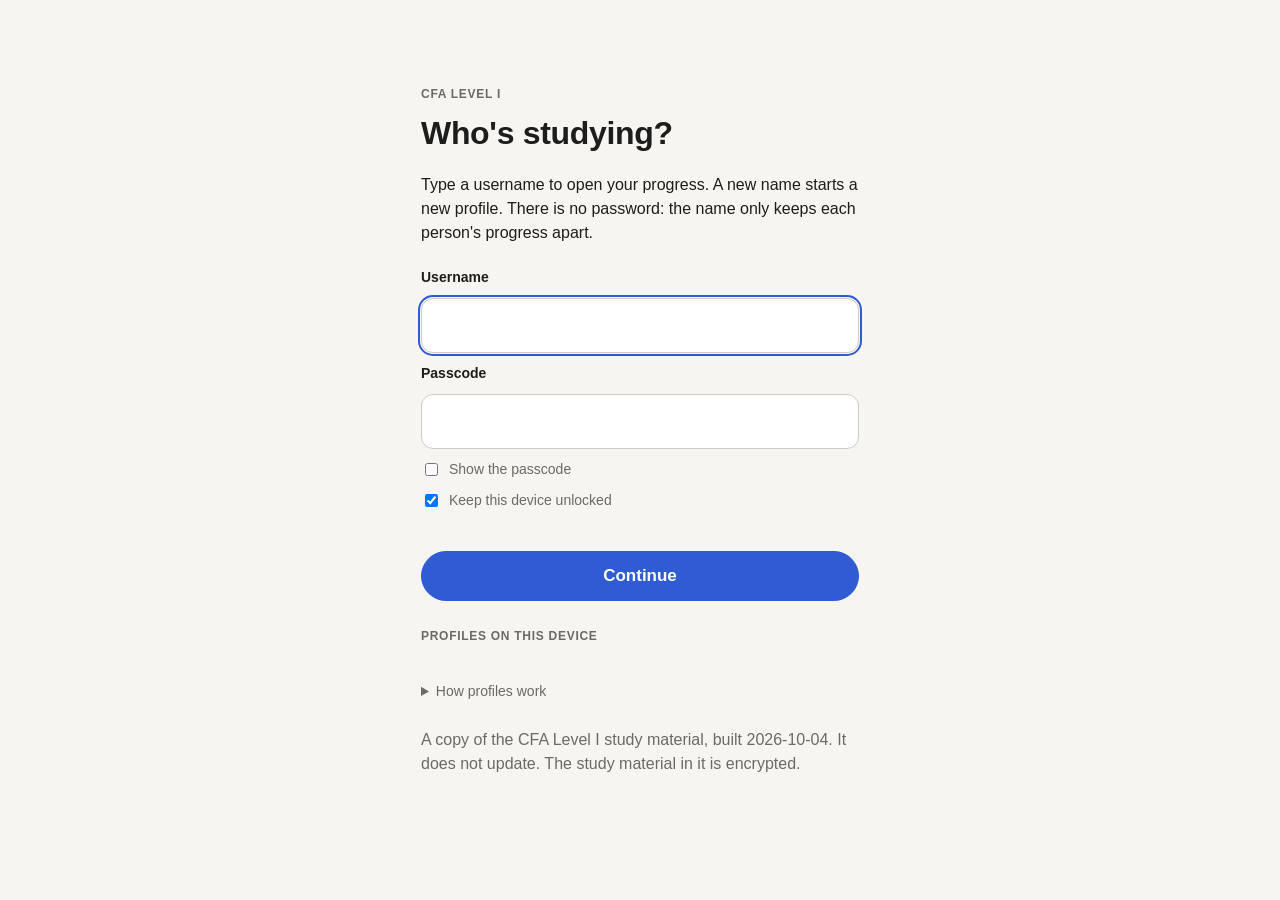
==== app.html @ 5ee5a9a4 "Add the CFA Level I study app" ====
<!doctype html>
<html lang="en">
<head>
<meta charset="utf-8">
<meta name="viewport" content="width=device-width, initial-scale=1">
<meta name="apple-mobile-web-app-capable" content="yes">
<title>CFA Level I Study · Study Map</title>
<link rel="stylesheet" href="static/site.css">
<link rel="manifest" href="manifest.webmanifest">
<link rel="apple-touch-icon" href="static/icon-180.png">
<link rel="icon" href="static/icon-192.png">
<meta name="theme-color" content="#16181f">
<script src="static/lock-config.js"></script>
<script src="static/lock.js"></script>
<script src="static/profile.js"></script>
<script>StudyProfile.guard();</script>
<link rel="stylesheet" href="static/katex/katex.min.css">
<link rel="stylesheet" href="static/path.css">
<script defer src="static/katex/katex.min.js"></script>
<script defer src="static/katex/contrib/auto-render.min.js"></script>
<style>
  /* colours come from static/site.css; only the diagram's edge colour and the pop-up shadow are page-specific */
  :root { --page-max: 1720px; --edge: #b9b5ab; --header-bg: var(--bar-bg); --stick: 64px;
          --pop-shadow: 0 14px 36px rgba(29, 29, 27, .18), 0 2px 6px rgba(29, 29, 27, .08); }
  @media (prefers-color-scheme: dark) { :root:not([data-theme="light"]) { --edge: #57544e; --pop-shadow: 0 14px 40px rgba(0, 0, 0, .6); } }
  :root[data-theme="dark"] { --edge: #57544e; --pop-shadow: 0 14px 40px rgba(0, 0, 0, .6); }
  * { box-sizing: border-box; }
  [hidden] { display: none !important; }  /* chips and buttons set their own display; hidden must still win */
  html { overflow-x: hidden; }  /* on the root only: on body too it would make body the scroller */
  body { margin: 0; background: var(--bg); color: var(--ink); font: 16px/1.5 -apple-system, BlinkMacSystemFont, "SF Pro Text", "Segoe UI", sans-serif; }
  a { color: var(--accent); }
  button { font: inherit; }
  /* top bar */
  .top { position: sticky; top: 0; z-index: 20; background: var(--header-bg); -webkit-backdrop-filter: blur(10px); backdrop-filter: blur(10px);
         border-bottom: 1px solid var(--line); }
  .top-in { max-width: var(--page-max); margin: 0 auto; padding: 10px clamp(16px, 2.2vw, 40px); display: flex; align-items: center; gap: 10px 12px; flex-wrap: wrap; }
  .top h1 { font-size: 17px; font-weight: 700; letter-spacing: -.01em; color: var(--ink); margin: 0; white-space: nowrap; }
  .top h1 a { color: inherit; text-decoration: none; }
  .navbtn { display: none; align-items: center; gap: 6px; border: 1px solid var(--line); background: var(--card); color: var(--ink); border-radius: 999px;
            padding: 5px 12px; min-height: 34px; font-size: 14px; cursor: pointer; }
  .seg { display: inline-flex; background: var(--sunk); border-radius: 999px; padding: 3px; gap: 2px; flex: none; }
  .seg a { display: inline-flex; align-items: center; min-height: 30px; padding: 3px 14px; border-radius: 999px; font-size: 14px; font-weight: 600;
           color: var(--muted); text-decoration: none; }
  .seg a:hover { color: var(--ink); }
  .seg a[aria-current="page"] { background: var(--card); color: var(--ink); box-shadow: 0 1px 2px rgba(0, 0, 0, .14); }
  .whereami { font-size: 13px; color: var(--muted); white-space: nowrap; font-variant-numeric: tabular-nums; }
  .whereami:empty { display: none; }
  .search { position: relative; flex: 1 1 240px; max-width: 520px; min-width: 0; }
  .search input { width: 100%; font-size: 16px; padding: 8px 14px 8px 36px; border-radius: 999px; border: 1px solid var(--line-strong);
                  background: var(--card); color: var(--ink); outline: none; -webkit-appearance: none; appearance: none; }
  .search input:focus { border-color: var(--accent); box-shadow: 0 0 0 3px var(--accent-soft); }
  .search::before { content: "⌕"; position: absolute; left: 13px; top: 50%; transform: translateY(-52%); color: var(--muted); font-size: 18px; pointer-events: none; }
  .results { position: absolute; left: 0; right: 0; top: calc(100% + 6px); background: var(--card); border: 1px solid var(--line); border-radius: 12px;
             box-shadow: 0 10px 30px rgba(0,0,0,.18); max-height: 60vh; overflow-y: auto; display: none; padding: 6px; z-index: 30; }
  .results.show { display: block; }
  .results a { display: flex; gap: 10px; align-items: baseline; padding: 7px 10px; border-radius: 8px; color: var(--ink); text-decoration: none; font-size: 14px; }
  .results a:hover, .results a.sel { background: var(--accent-soft); }
  .results .rt { font-size: 10px; font-weight: 700; letter-spacing: .05em; text-transform: uppercase; color: var(--muted); flex: 0 0 62px; }
  .results .rl { flex: 1; min-width: 0; }
  .results .rm { color: var(--muted); font-size: 12px; white-space: nowrap; }
  .results .empty { padding: 10px; color: var(--muted); font-size: 14px; }
  .toplinks { display: flex; gap: 14px; align-items: center; margin-left: auto; font-size: 14px; }
  .toplinks a { text-decoration: none; white-space: nowrap; }
  .live { color: var(--muted); font-size: 12px; white-space: nowrap; }
  .live i { display: inline-block; width: 7px; height: 7px; border-radius: 50%; background: var(--good); margin-right: 5px; vertical-align: 1px; }
  .live.stale i { background: var(--bad); }
  .top-prog { height: 3px; }
  .top-prog i { display: block; height: 100%; width: 0; background: var(--accent); transition: width .4s; }
  /* layout */
  .layout { max-width: var(--page-max); margin: 0 auto; padding: 18px clamp(16px, 2.2vw, 40px) 56px; display: grid; grid-template-columns: 270px minmax(0, 1fr); gap: 22px; align-items: start; }
  nav#nav { position: sticky; top: calc(var(--stick) + 8px); max-height: calc(100vh - var(--stick) - 16px); overflow-y: auto; font-size: 14px; padding-right: 4px; }
  nav .home { display: block; padding: 6px 10px; border-radius: 8px; text-decoration: none; color: var(--ink); font-weight: 600; margin-bottom: 4px; }
  nav details { border-radius: 10px; margin-bottom: 2px; }
  nav summary { list-style: none; cursor: pointer; display: flex; align-items: center; gap: 9px; padding: 6px 10px; border-radius: 8px; font-weight: 600; }
  nav summary::-webkit-details-marker { display: none; }
  nav summary::after { content: "›"; margin-left: auto; color: var(--muted); transition: transform .2s; }
  nav details[open] summary::after { transform: rotate(90deg); }
  nav summary:hover, nav .home:hover, nav .mods a:hover { background: var(--card); }
  .vn { flex: 0 0 22px; height: 22px; border-radius: 50%; display: grid; place-items: center; font-size: 11px; font-weight: 700; background: var(--accent-soft); color: var(--accent); }
  nav .cnt { font-size: 11px; color: var(--muted); font-weight: 500; font-variant-numeric: tabular-nums; }
  nav .mods { padding: 2px 0 8px 20px; display: grid; gap: 1px; }
  nav .mods a { display: flex; gap: 8px; align-items: baseline; padding: 4px 10px; border-radius: 8px; color: var(--ink); text-decoration: none; }
  nav .mods a.diagram { color: var(--accent); font-weight: 600; font-size: 13px; }
  nav .mods a .mn { color: var(--muted); font-variant-numeric: tabular-nums; flex: 0 0 14px; font-size: 12px; }
  nav .mods a .mt { flex: 1; min-width: 0; }
  nav .mods a .b { font-size: 10px; color: var(--muted); white-space: nowrap; font-variant-numeric: tabular-nums; }
  nav .mods a .ok { font-size: 12px; color: var(--good); font-weight: 700; }
  nav .mods a .nr { width: 6px; height: 6px; border-radius: 50%; background: var(--accent); flex: none; align-self: center; opacity: .7; }
  nav .mods a.off .mt { color: var(--muted); }
  nav a.cur, nav .home.cur { background: var(--accent-soft) !important; color: var(--accent); font-weight: 600; }
  nav .toc-prog { padding: 2px 10px 10px; font-size: 12px; color: var(--muted); }
  nav .toc-prog .progress { margin-top: 5px; }
  nav .sep { height: 1px; background: var(--line); margin: 8px 10px; }
  @media (max-width: 860px) {
    .layout { grid-template-columns: minmax(0, 1fr); }
    nav#nav { display: none; position: static; max-height: none; background: var(--card); border: 1px solid var(--line); border-radius: 14px; padding: 8px; }
    body.navopen nav#nav { display: block; }
    .navbtn { display: inline-flex; }
    .toplinks .live { display: none; }
  }
  @media (max-width: 560px) {
    .search { order: 5; flex-basis: 100%; max-width: none; }
    .seg { margin-left: auto; }
    .whereami { display: none; }
  }
  @media (max-width: 400px) { .navbtn .nb-l { display: none; } .seg a { padding: 3px 11px; } }
  /* content */
  #content { min-width: 0; }
  .crumbs { font-size: 13px; color: var(--muted); margin-bottom: 4px; }
  .crumbs a { color: var(--muted); }
  h2 { font-size: clamp(24px, 3vw, 32px); line-height: 1.2; margin: 0 0 8px; }
  h3 { font-size: 13px; letter-spacing: .06em; text-transform: uppercase; color: var(--muted); margin: 30px 0 10px; display: flex; align-items: center; gap: 8px; }
  h3 .count { background: var(--card); border: 1px solid var(--line); color: var(--ink); border-radius: 999px; padding: 0 8px; font-size: 12px; letter-spacing: 0; }
  .lede { font-size: 17px; max-width: 760px; margin: 8px 0 0; }
  .muted { color: var(--muted); }
  .small { font-size: 13px; }
  .badges { display: flex; flex-wrap: wrap; gap: 6px; margin: 10px 0 4px; }
  .badge { font-size: 12px; font-weight: 600; padding: 3px 10px; border-radius: 999px; background: var(--card); border: 1px solid var(--line); color: var(--muted); font-variant-numeric: tabular-nums; }
  .badge b { color: var(--ink); }
  .badge.good { background: var(--good-soft); border-color: transparent; color: var(--good); }
  .badge.good b { color: var(--good); }
  .badge.warn { background: var(--warn-soft); border-color: transparent; color: var(--warn); }
  .badge.warn b { color: var(--warn); }
  .card { background: var(--card); border: 1px solid var(--line); border-radius: 14px; padding: 16px 18px; min-width: 0; }
  .grid { display: grid; gap: 12px; grid-template-columns: repeat(auto-fill, minmax(280px, 1fr)); }
  .vcard { text-decoration: none; color: var(--ink); display: block; transition: border-color .2s, transform .2s; }
  .vcard:hover { border-color: var(--accent); }
  .vcard .vh { display: flex; gap: 10px; align-items: center; font-weight: 700; font-size: 17px; }
  .vcard p { margin: 6px 0 0; font-size: 14px; color: var(--muted); }
  .meter { height: 6px; background: var(--bg); border-radius: 999px; overflow: hidden; margin-top: 10px; }
  .meter > i { display: block; height: 100%; background: var(--accent); border-radius: 999px; transition: width .6s; }
  .empty-note { border: 1.5px dashed var(--line-strong); border-radius: 12px; padding: 14px 16px; color: var(--muted); font-size: 15px; }
  .pager { display: flex; justify-content: space-between; gap: 10px; margin-top: 14px; flex-wrap: wrap; }
  .pager a { font-size: 14px; text-decoration: none; border: 1px solid var(--line); background: var(--card); padding: 6px 12px; border-radius: 999px; max-width: 48%;
             overflow: hidden; text-overflow: ellipsis; white-space: nowrap; }
  /* concepts */
  .concepts { display: grid; gap: 10px; grid-template-columns: repeat(auto-fill, minmax(300px, 1fr)); }
  .concept h4 { margin: 0 0 4px; font-size: 16px; }
  .concept p { margin: 0; font-size: 15px; }
  .chips { display: flex; flex-wrap: wrap; gap: 5px; margin-top: 10px; align-items: center; }
  .chips .lbl { font-size: 11px; font-weight: 700; letter-spacing: .05em; text-transform: uppercase; color: var(--muted); margin-right: 2px; }
  .chip { font-size: 12px; padding: 2px 9px; border-radius: 999px; background: var(--accent-soft); color: var(--accent); text-decoration: none; max-width: 100%;
          overflow: hidden; text-overflow: ellipsis; white-space: nowrap; }
  a.chip:hover { outline: 1.5px solid var(--accent); }
  .chip.l1 { background: var(--bg); color: var(--muted); }
  .chip.out { background: var(--pc-soft); color: var(--pc); }
  .chip.plain { background: var(--bg); color: var(--ink); }
  .flash { animation: flash 2.2s ease-out; }
  @keyframes flash { 0%, 30% { box-shadow: 0 0 0 3px var(--accent); } 100% { box-shadow: 0 0 0 3px transparent; } }
  /* connects */
  .connects { display: grid; gap: 8px; }
  .connect { display: grid; grid-template-columns: minmax(0, 190px) minmax(0, 1fr); gap: 12px; align-items: baseline; font-size: 15px; }
  @media (max-width: 560px) { .connect { grid-template-columns: minmax(0, 1fr); gap: 2px; } }
  /* formulas */
  .fcards { display: grid; gap: 12px; }
  .fcard { border-left: 4px solid var(--accent); }
  .fcard .fh { display: flex; gap: 8px; align-items: baseline; flex-wrap: wrap; }
  .fcard .fh h4 { margin: 0; font-size: 16px; }
  .fid { font-size: 11px; color: var(--muted); font-family: ui-monospace, Menlo, monospace; }
  .ftex { overflow-x: auto; overflow-y: hidden; max-width: 100%; }
  .spoken { font-size: 13px; color: var(--muted); font-style: italic; margin: 0 0 6px; }
  .where { display: grid; grid-template-columns: repeat(auto-fill, minmax(230px, 1fr)); gap: 3px 18px; margin: 4px 0 8px; padding: 0; list-style: none; font-size: 14px; color: var(--muted); }
  .where b { color: var(--ink); font-weight: 400; margin-right: 6px; }
  .fline { margin: 6px 0 0; font-size: 15px; }
  .fline > b:first-child { font-size: 11px; letter-spacing: .05em; text-transform: uppercase; color: var(--muted); margin-right: 6px; }
  .pitfall { margin-top: 10px; background: var(--warn-soft); border-radius: 10px; padding: 8px 12px; font-size: 15px; }
  .pitfall > b:first-child { color: var(--warn); font-size: 11px; letter-spacing: .05em; text-transform: uppercase; margin-right: 6px; }
  .example { margin-top: 10px; border: 1px solid var(--line); border-radius: 10px; padding: 8px 12px; font-size: 15px; }
  .example > b:first-child, .example > summary b { color: var(--accent); font-size: 11px; letter-spacing: .05em; text-transform: uppercase; margin-right: 6px; }
  .example > summary { cursor: pointer; list-style: none; min-height: 28px; display: flex; align-items: center; }
  .example > summary::-webkit-details-marker { display: none; }
  .example > summary::after { content: "Show"; margin-left: auto; font-size: 13px; color: var(--accent); }
  .example[open] > summary::after { content: "Hide"; }
  .example p { margin: 4px 0; }
  .example .res { font-weight: 600; margin-top: 4px; }
  .std { border-left: 4px solid var(--pc); }
  .std .fid { font-size: 12px; color: var(--pc); font-weight: 700; font-family: inherit; }
  /* study guide Q&A */
  .qa { padding: 0; overflow: hidden; }
  .qa summary { list-style: none; cursor: pointer; padding: 12px 16px; display: flex; gap: 12px; align-items: flex-start; }
  .qa summary::-webkit-details-marker { display: none; }
  .qa .ans { flex: 0 0 auto; font-weight: 700; color: var(--good); background: var(--good-soft); border-radius: 8px; padding: 1px 8px; font-size: 14px; }
  .qa .qt { flex: 1; min-width: 0; font-weight: 600; }
  .qa .body { padding: 0 16px 14px; font-size: 15px; }
  .qa .corr { margin-top: 10px; border-left: 3px solid var(--warn); padding: 4px 12px; background: var(--warn-soft); border-radius: 0 8px 8px 0; }
  .qa .corr b { color: var(--warn); font-size: 11px; letter-spacing: .05em; text-transform: uppercase; }
  .qa .corr ul { margin: 4px 0; padding-left: 18px; }
  .qa .by { font-size: 12px; color: var(--muted); margin-top: 8px; }
  .qa .by .mac { color: var(--accent); font-weight: 600; } .qa .by .pc { color: var(--pc); font-weight: 600; }
  .stack { display: grid; gap: 8px; }
  .miss { display: grid; gap: 6px; margin: 0; padding: 0; list-style: none; }
  .miss li { background: var(--card); border: 1px solid var(--line); border-left: 4px solid var(--warn); border-radius: 10px; padding: 8px 12px; font-size: 15px; }
  details.more summary { cursor: pointer; font-size: 14px; color: var(--muted); margin-top: 10px; }
  details.more ul { font-size: 14px; margin: 6px 0; padding-left: 20px; }
  /* diagram */
  .dgwrap { position: relative; margin-top: 14px; border: 1px solid var(--line); border-radius: 14px; background: var(--card); }
  .dgbar { display: flex; flex-wrap: wrap; gap: 8px 14px; align-items: center; justify-content: space-between; margin-top: 12px; font-size: 13px; color: var(--muted); }
  .dgscroll { overflow: auto; -webkit-overflow-scrolling: touch; border-radius: 14px; cursor: grab; }
  .dgscroll.fit { cursor: default; } .dgscroll.fit .dg { margin: 0 auto; height: auto; }
  /* the master map: the ten topics and how much each builds on the others */
  .mlwrap { display: grid; grid-template-columns: minmax(0, 780px) minmax(300px, 1fr); gap: 16px 28px; align-items: start; margin-top: 12px; }
  @media (max-width: 1100px) { .mlwrap { grid-template-columns: minmax(0, 1fr); } }
  .mlmap { border: 1px solid var(--line); border-radius: 14px; background: var(--card); padding: 6px; }
  .ml { display: block; width: 100%; height: auto; font-family: -apple-system, BlinkMacSystemFont, "Segoe UI", sans-serif; }
  .ml .e { fill: none; stroke: var(--edge); stroke-linecap: round; opacity: .55; transition: opacity .2s, stroke .2s; }
  .ml .e.weak { opacity: .13; }
  .ml .e.on { stroke: var(--accent); opacity: .95; }
  .ml .n { cursor: pointer; transition: opacity .2s; }
  .ml .n circle { fill: var(--accent-soft); stroke: var(--accent); stroke-width: 1.5; }
  .ml .n .a { fill: var(--accent); font-size: 15px; font-weight: 800; text-anchor: middle; dominant-baseline: central; letter-spacing: .02em; }
  .ml .n .l { fill: var(--ink); font-size: 14.5px; font-weight: 600; }
  .ml .n .c { fill: var(--muted); font-size: 12px; }
  .ml .n:hover circle, .ml .n:focus circle, .ml .n.sel circle { fill: var(--accent); }
  .ml .n:hover .a, .ml .n:focus .a, .ml .n.sel .a { fill: var(--card); }
  .ml .n:focus { outline: none; }
  .ml.focus .e:not(.on) { opacity: .08; } .ml.focus .n:not(.on) { opacity: .35; }
  @media (max-width: 620px) { .ml .n .l { font-size: 25px; } .ml .n .a { font-size: 22px; } .ml .n .c { display: none; } .mlmap { padding: 2px; } }
  .mlpanel { min-width: 0; }
  .mlpanel h4 { margin: 0 0 4px; font-size: 18px; }
  .mlpanel .sub { font-size: 11px; font-weight: 700; letter-spacing: .06em; text-transform: uppercase; color: var(--muted); margin: 14px 0 6px; }
  .mlrow { display: grid; grid-template-columns: minmax(0, 215px) minmax(0, 1fr) 30px; gap: 10px; align-items: center; font-size: 14px; padding: 3px 0; }
  .mlrow .bar { height: 8px; border-radius: 99px; background: var(--track); overflow: hidden; } .mlrow .bar i { display: block; height: 100%; background: var(--accent); border-radius: 99px; }
  .mlrow .k { text-align: right; color: var(--muted); font-variant-numeric: tabular-nums; }
  .mlrow button { all: unset; cursor: pointer; color: var(--ink); font-weight: 600; } .mlrow button:hover { color: var(--accent); }
  .mllinks { margin: 0; padding: 0; list-style: none; display: grid; gap: 4px; font-size: 14px; }
  .mllinks a { text-decoration: none; } .mllinks .k { color: var(--muted); font-variant-numeric: tabular-nums; }
  .mlpanel .how { font-size: 14px; color: var(--muted); margin: 4px 0 0; }
  .dgscroll.drag { cursor: grabbing; }
  .dg { display: block; font-family: -apple-system, BlinkMacSystemFont, "Segoe UI", sans-serif; }
  .dg .edge { fill: none; stroke: var(--edge); stroke-width: 1.4; transition: opacity .2s; }
  .dg .edge.on { stroke: var(--accent); stroke-width: 2; }
  .dg .arr { fill: var(--edge); } .dg .arr-on { fill: var(--accent); }
  .dg .node, .dg .mh { cursor: pointer; transition: opacity .2s; }
  .dg .node rect { fill: var(--card); stroke: var(--line-strong); stroke-width: 1.2; }
  .dg .node text { fill: var(--ink); font-size: 12px; }
  .dg .node:hover rect, .dg .node.on rect, .dg .node:focus rect { stroke: var(--accent); stroke-width: 2; }
  .dg .node.src rect { fill: var(--accent-soft); }
  .dg .tag rect { fill: var(--pc-soft); stroke: none; }
  .dg .tag text { fill: var(--pc); font-size: 10px; font-weight: 700; }
  .dg .mh rect { fill: var(--accent-soft); stroke: none; }
  .dg .mh .k { fill: var(--accent); font-size: 11px; font-weight: 700; letter-spacing: .06em; }
  .dg .mh .t { fill: var(--ink); font-size: 12.5px; font-weight: 600; }
  .dg .mh:hover rect { fill: var(--accent); } .dg .mh:hover text { fill: var(--card); }
  .dg .none { fill: var(--muted); font-size: 12px; font-style: italic; }
  .dg .lane { fill: var(--bg); opacity: .55; }
  .dg.focus .edge:not(.on) { opacity: .1; }
  .dg.focus .node:not(.on) { opacity: .35; }
  .dglegend { display: flex; flex-wrap: wrap; gap: 6px 18px; font-size: 13px; color: var(--muted); margin-top: 8px; }
  .dglegend .sw { display: inline-block; width: 22px; height: 0; border-top: 2px solid var(--accent); vertical-align: middle; margin-right: 6px; }
  .dglegend .tg { display: inline-block; font-size: 10px; font-weight: 700; color: var(--pc); background: var(--pc-soft); border-radius: 4px; padding: 0 5px; margin-right: 6px; }
  .modlist { display: grid; gap: 8px; }
  .modrow { display: grid; grid-template-columns: 34px minmax(0, 1fr) auto; gap: 12px; align-items: center; text-decoration: none; color: var(--ink); }
  .modrow:hover { border-color: var(--accent); }
  .modrow .t { font-weight: 600; }
  .modrow .s { font-size: 13px; color: var(--muted); display: -webkit-box; -webkit-line-clamp: 2; -webkit-box-orient: vertical; overflow: hidden; }
  .modrow .badges { margin: 0; justify-content: flex-end; }
  @media (max-width: 640px) { .modrow { grid-template-columns: 34px minmax(0, 1fr); } .modrow .badges { grid-column: 2; justify-content: flex-start; } }
  .offline { color: var(--bad); font-size: 14px; }
  .toguide { margin-top: 10px; }
  /* maths */
  .katex { font-size: 1.1em; }
  .katex-display { margin: .5em 0; padding: .45em .6em; background: var(--bg); border-radius: 8px; overflow-x: auto; overflow-y: hidden; }
  .num { font-family: KaTeX_Main, "Times New Roman", serif; font-size: 1.08em; font-variant-numeric: lining-nums tabular-nums; white-space: nowrap; }
  .tex-raw { font-family: var(--mono); font-size: 13px; background: var(--sunk); border-radius: 6px; padding: 1px 5px; overflow-wrap: anywhere; }
  .tex-raw[data-display] { display: block; white-space: pre-wrap; padding: 6px 10px; margin: .5em 0; }

  /* ================================================================ the Guide */
  .guide { max-width: 820px; }
  .anchor, .sec { scroll-margin-top: calc(var(--stick) + 14px); }
  .guide .chip { padding: 4px 10px; font-size: 13px; }
  .g-where { display: flex; align-items: center; justify-content: space-between; gap: 8px 12px; flex-wrap: wrap; font-size: 13px; color: var(--muted); margin: 2px 0 8px; }
  .g-read { border: 1px solid var(--line-strong); background: var(--card); color: var(--ink); border-radius: 999px; padding: 4px 12px; min-height: 32px;
            font-size: 13px; font-weight: 600; cursor: pointer; }
  .g-read.on { background: var(--good-soft); border-color: transparent; color: var(--good); }
  .g-bar { margin-bottom: 14px; }
  .g-secnav { display: flex; gap: 6px; overflow-x: auto; scrollbar-width: none; margin: 16px -16px 0; padding: 2px 16px 6px; -webkit-overflow-scrolling: touch; }
  .g-secnav::-webkit-scrollbar { display: none; }
  .g-secnav a { flex: none; display: inline-flex; align-items: center; gap: 6px; min-height: 34px; padding: 5px 12px; border-radius: 999px; border: 1px solid var(--line);
                background: var(--card); color: var(--ink); text-decoration: none; font-size: 13px; font-weight: 600; }
  .g-secnav a:hover { border-color: var(--accent); }
  .g-secnav a .n { color: var(--muted); font-weight: 500; font-variant-numeric: tabular-nums; }
  .g-secnav a.narr { background: var(--accent-soft); border-color: transparent; color: var(--accent); }
  @media (min-width: 861px) { .g-secnav { flex-wrap: wrap; overflow: visible; margin: 16px 0 0; padding: 0; } }
  .g-prose { font-size: 17px; line-height: 1.6; }
  .rich p { margin: 0 0 .7em; } .rich p:last-child { margin-bottom: 0; }
  .rich ul, .rich ol { margin: .2em 0 .7em; padding-left: 1.3em; } .rich li { margin: .2em 0; }
  .rich .rh { font-weight: 700; margin: .9em 0 .3em; }
  .rich code { font-family: var(--mono); font-size: .9em; background: var(--sunk); border-radius: 4px; padding: 0 4px; }
  .narr-sec { border-left: 3px solid var(--accent-soft); padding-left: 16px; margin-left: -19px; }
  .g-byline { font-size: 13px; color: var(--muted); margin: -4px 0 12px; }
  .g-pending { display: flex; gap: 10px; align-items: baseline; margin-top: 16px; padding: 10px 14px; border-radius: 12px; background: var(--sunk); color: var(--muted); font-size: 14px; }
  .g-pending .dot { background: var(--accent); flex: none; }
  .g-walk h4 { font-size: 19px; line-height: 1.3; margin: 26px 0 8px; letter-spacing: -.005em; }
  .g-walk > div:first-child h4 { margin-top: 4px; }
  .g-walk-toc { margin: 0 0 6px; padding: 0; list-style: none; display: flex; flex-wrap: wrap; gap: 6px; }
  .g-think { margin: 0; padding: 0; list-style: none; counter-reset: think; display: grid; gap: 8px; }
  .g-think > li { counter-increment: think; display: grid; grid-template-columns: 28px minmax(0, 1fr); gap: 10px; align-items: baseline; font-size: 16px; }
  .g-think > li::before { content: counter(think); width: 24px; height: 24px; border-radius: 50%; display: grid; place-items: center; background: var(--accent-soft);
                          color: var(--accent); font-size: 12px; font-weight: 700; }
  .g-ex { display: grid; gap: 12px; }
  .g-ex .lbl { display: block; font-size: 11px; font-weight: 700; letter-spacing: .06em; text-transform: uppercase; color: var(--muted); margin-bottom: 4px; }
  .g-steps { margin: 0; padding: 0; list-style: none; display: grid; gap: 8px; counter-reset: step; }
  .g-steps > li { counter-increment: step; display: grid; grid-template-columns: 58px minmax(0, 1fr); gap: 10px; align-items: baseline; padding: 10px 12px;
                  border-radius: 10px; background: var(--sunk); animation: step-in .25s ease-out; }
  .g-steps > li::before { content: "Step " counter(step); font-size: 11px; font-weight: 700; letter-spacing: .04em; text-transform: uppercase; color: var(--accent); }
  .g-steps > li[hidden] { display: none; }
  @keyframes step-in { from { opacity: 0; transform: translateY(4px); } }
  .g-ex-a { padding: 10px 12px; border-radius: 10px; background: var(--good-soft); }
  .g-ex-a .lbl { color: var(--good); }
  .g-ex-ctrl { display: flex; flex-wrap: wrap; gap: 8px; }
  .g-concepts { list-style: none; margin: 0; padding: 0; display: grid; gap: 10px; }
  .g-concepts .concept h4 { display: flex; gap: 10px; align-items: baseline; }
  .g-concepts .cn { flex: none; width: 24px; height: 24px; border-radius: 50%; display: grid; place-items: center; background: var(--accent-soft); color: var(--accent);
                    font-size: 12px; font-weight: 700; }
  .g-fit { display: grid; gap: 14px; }
  .g-fit .row { display: grid; grid-template-columns: 104px minmax(0, 1fr); gap: 10px; align-items: baseline; }
  .g-fit .row > .lbl { font-size: 11px; font-weight: 700; letter-spacing: .05em; text-transform: uppercase; color: var(--muted); }
  .g-fit .row .chips { margin-top: 0; }
  .g-fit .connect { grid-template-columns: minmax(0, 200px) minmax(0, 1fr); }
  @media (max-width: 560px) { .g-fit .row { grid-template-columns: minmax(0, 1fr); gap: 6px; } }
  .g-subh { font-size: 14px; font-weight: 700; margin: 18px 0 8px; color: var(--ink); }
  .miss li.pit { border-left-color: var(--bad); }
  .miss li.narr { border-left-color: var(--accent); }
  .g-qa .qn { flex: none; font-size: 12px; font-weight: 700; color: var(--accent); background: var(--accent-soft); border-radius: 6px; padding: 1px 7px; margin-top: 2px; }
  .g-qa .reveal { flex: none; font-size: 13px; font-weight: 600; color: var(--accent); margin-top: 1px; }
  .g-qa[open] .reveal { color: var(--muted); }
  .g-qa .ansline { margin: 2px 0 10px; }
  .g-check { display: grid; gap: 12px; border-left: 4px solid var(--good); }
  .g-check h4 { margin: 0; font-size: 17px; }
  .g-check p { margin: 2px 0 0; }
  .g-actions { display: flex; flex-wrap: wrap; gap: 8px; }
  .g-pager { display: grid; grid-template-columns: minmax(0, 1fr) minmax(0, 1fr); gap: 10px; margin-top: 28px; }
  .g-pager a { display: grid; gap: 2px; padding: 12px 16px; text-decoration: none; color: var(--ink); }
  .g-pager a:hover { border-color: var(--accent); }
  .g-pager .eyebrow { color: var(--accent); }
  .g-pager .next { grid-column: 2; text-align: right; }
  .g-pager .t { font-weight: 600; font-size: 15px; display: -webkit-box; -webkit-line-clamp: 2; -webkit-box-orient: vertical; overflow: hidden; }
  .g-pager .v { font-size: 12px; color: var(--muted); }
  @media (max-width: 520px) { .g-pager { grid-template-columns: minmax(0, 1fr); } .g-pager .next { grid-column: 1; } }
  #g-banner:not(:empty) { position: sticky; top: calc(var(--stick) + 8px); z-index: 6; }  /* stays in view while you read further down */
  .g-banner { display: flex; gap: 10px; align-items: center; justify-content: space-between; flex-wrap: wrap; margin: 0 0 12px; padding: 8px 12px;
              border-radius: 12px; background: var(--accent-soft); color: var(--accent); font-size: 14px; font-weight: 600; box-shadow: var(--pop-shadow); }
  /* guide home */
  .g-start { display: flex; align-items: center; justify-content: space-between; gap: 12px 18px; flex-wrap: wrap; margin-top: 18px; }
  .g-start .k { font-size: 12px; font-weight: 700; letter-spacing: .06em; text-transform: uppercase; color: var(--muted); }
  .g-start .t { font-size: 18px; font-weight: 700; }
  .g-stats { display: flex; flex-wrap: wrap; gap: 6px 16px; font-size: 14px; color: var(--muted); margin-top: 10px; }
  .g-vol { margin-top: 28px; }
  .g-volh { display: flex; align-items: center; gap: 10px; flex-wrap: wrap; margin: 0 0 10px; }
  .g-volh h3 { margin: 0; font-size: 19px; letter-spacing: -.005em; text-transform: none; color: var(--ink); }
  .g-volh .vmeta { font-size: 13px; color: var(--muted); }
  .g-volh .vprac { margin-left: auto; font-size: 13px; font-weight: 600; text-decoration: none; white-space: nowrap; }
  .g-rows { list-style: none; margin: 0; padding: 0; display: grid; gap: 6px; }
  .g-row { display: grid; grid-template-columns: 30px minmax(0, 1fr) auto; gap: 12px; align-items: center; padding: 10px 14px; text-decoration: none; color: var(--ink); }
  .g-row:hover { border-color: var(--accent); }
  .g-row .t { font-weight: 600; }
  .g-row .s { font-size: 13px; color: var(--muted); display: -webkit-box; -webkit-line-clamp: 2; -webkit-box-orient: vertical; overflow: hidden; }
  .g-row .flags { display: flex; gap: 6px; align-items: center; }
  .g-row .ok { color: var(--good); font-weight: 700; }
  .g-row.cur { border-color: var(--accent); }
  /* glossary */
  .gl-letters { position: sticky; top: var(--stick); z-index: 5; display: flex; gap: 4px; overflow-x: auto; scrollbar-width: none; margin: 12px -16px 0;
                padding: 8px 16px; background: var(--bg); }
  .gl-letters::-webkit-scrollbar { display: none; }
  .gl-letters a { flex: none; min-width: 34px; min-height: 34px; display: grid; place-items: center; border-radius: 8px; border: 1px solid var(--line);
                  background: var(--card); color: var(--ink); text-decoration: none; font-weight: 600; font-size: 14px; }
  .gl-letters a:hover { border-color: var(--accent); }
  .gl-group { content-visibility: auto; contain-intrinsic-size: auto 1400px; }
  .gl-group h3 { font-size: 20px; color: var(--ink); letter-spacing: 0; margin: 22px 0 4px; }
  .gl-entry { padding: 10px 2px; border-bottom: 1px solid var(--line); border-radius: 6px; }
  .gl-entry.anchor, .gl-group.anchor { scroll-margin-top: calc(var(--stick) + 62px); }  /* clear the sticky letter bar too */
  .gl-entry dt { font-weight: 700; }
  .gl-entry dd { margin: 2px 0 0; font-size: 15px; }
  .gl-entry .aka { font-size: 13px; color: var(--muted); margin-top: 2px; }
  .gl-entry .chips { margin-top: 6px; }
  /* inline links that open a pop-up */
  a.xref { color: inherit; text-decoration: underline dotted var(--accent); text-decoration-thickness: 1.5px; text-underline-offset: 3px; border-radius: 3px; cursor: pointer; }
  a.xref:hover, a.xref[aria-expanded="true"] { color: var(--accent); background: var(--accent-soft); text-decoration-style: solid; }
  a.chip[aria-expanded="true"] { outline: 1.5px solid var(--accent); }
  /* the pop-up */
  .pop { position: absolute; z-index: 60; width: 380px; max-width: calc(100vw - 24px); max-height: min(460px, 72vh); overflow-y: auto; background: var(--card); color: var(--ink);
         border: 1px solid var(--line-strong); border-radius: 14px; box-shadow: var(--pop-shadow); font-size: 15px; line-height: 1.5; -webkit-overflow-scrolling: touch; }
  .pop[hidden] { display: none; }
  .pop:focus { outline: none; }
  .pop:focus-visible { outline: 2px solid var(--accent); outline-offset: 2px; }
  .pop-head { position: sticky; top: 0; z-index: 1; display: flex; align-items: center; gap: 4px; padding: 6px 6px 6px 14px; background: var(--card); border-bottom: 1px solid var(--line); }
  .pop-kind { flex: 1; min-width: 0; font-size: 11px; font-weight: 700; letter-spacing: .06em; text-transform: uppercase; color: var(--muted); white-space: nowrap; overflow: hidden; text-overflow: ellipsis; }
  .pop-x, .pop-back { flex: none; min-width: 38px; min-height: 38px; border: 0; border-radius: 10px; background: transparent; color: var(--muted); cursor: pointer; font-size: 17px; }
  .pop-back { order: -1; margin-left: -8px; padding: 0 8px; font-size: 14px; font-weight: 600; color: var(--accent); }
  .pop-x:hover, .pop-back:hover { background: var(--sunk); color: var(--ink); }
  .pop-body { padding: 10px 14px 14px; }
  .pop-body h4 { font-size: 17px; line-height: 1.3; margin: 0 0 6px; }
  .pop-body p { margin: 0 0 8px; }
  .pop-body .sub { font-size: 11px; font-weight: 700; letter-spacing: .06em; text-transform: uppercase; color: var(--muted); margin: 12px 0 4px; }
  .pop-body .chips { margin-top: 4px; }
  .pop-body .pitfall { font-size: 14px; }
  .pop-body .where { grid-template-columns: minmax(0, 1fr); }
  .pop-actions { display: flex; flex-wrap: wrap; gap: 8px; margin-top: 14px; }
  .pop.sheet { position: fixed; left: 8px; right: 8px; top: auto !important; bottom: max(8px, env(safe-area-inset-bottom)); width: auto !important; max-width: none;
               max-height: 62vh; border-radius: 16px; animation: sheet-up .18s ease-out; }
  @keyframes sheet-up { from { opacity: 0; transform: translateY(16px); } }
  /* wide screens: a wider frame, reading text kept to a comfortable line, collections of cards in columns */
  @media (min-width: 1500px) { .layout { grid-template-columns: 300px minmax(0, 1fr); gap: 34px; } }
  @media (min-width: 1400px) {
    .lede { max-width: 900px; }
    .fcards { grid-template-columns: repeat(auto-fill, minmax(460px, 1fr)); align-items: start; }
    .modlist { grid-template-columns: repeat(2, minmax(0, 1fr)); }
    .guide { max-width: 1280px; }
    .guide > h2, .guide .g-prose, .guide .g-think, .guide .g-ex, .guide .g-fit, .guide .g-check, .guide .g-pending { max-width: 920px; }
    .guide .g-concepts, .guide .miss, .guide .stack { grid-template-columns: repeat(2, minmax(0, 1fr)); align-items: start; }
    .guide details.more .miss { grid-template-columns: minmax(0, 1fr); }
  }
</style>
</head>
<body>
<header class="site-bar"><div class="site-bar-in">
  <a class="site-brand" href="app.html#path">CFA Level I Study</a>
  <div class="site-nav" role="navigation" aria-label="Pages"><a href="app.html">Study Map</a><a href="notecards.html">Note cards</a></div>
  <div id="userbar"></div>
</div></header>
<header class="top" id="top"><div class="top-in">
  <button class="navbtn" id="navbtn" aria-expanded="false" aria-controls="nav" aria-label="Contents"><span aria-hidden="true">☰</span><span class="nb-l">Contents</span></button>
  <h1><a href="#path">Study Map</a></h1>
  <div class="seg" role="group" aria-label="View"><a id="sw-path" href="#path">Path</a><a id="sw-los" href="#los">LOS</a><a id="sw-guide" href="#guide">Guide</a><a id="sw-map" href="#map">Map</a></div>
  <span class="whereami" id="whereami"></span>
  <div class="search"><input id="q" type="search" placeholder="Search concepts, formulas, terms" autocomplete="off" autocapitalize="off" spellcheck="false" aria-label="Search concepts, formulas and glossary terms">
    <div class="results" id="results"></div></div>
  <div class="toplinks"><span class="live" id="live"><i></i>Loading…</span></div>
</div><div class="top-prog" aria-hidden="true"><i id="topprog"></i></div></header>
<div class="layout">
  <nav id="nav" aria-label="Contents"></nav>
  <main id="content"><p class="muted">Loading the curriculum…</p></main>
</div>
<div id="pop" class="pop" role="dialog" aria-labelledby="pop-title" tabindex="-1" hidden>
  <div class="pop-head"><span class="pop-kind" id="pop-kind"></span><button type="button" class="pop-back" id="pop-back" hidden>‹ Back</button>
    <button type="button" class="pop-x" id="pop-x" aria-label="Close">✕</button></div>
  <div class="pop-body" id="pop-body"></div>
</div>
<script src="static/data/study-path.js"></script>
<script src="static/data/los-cards.js"></script>
<script src="static/data/guide-narratives.js"></script>
<script src="static/data/glossary.js"></script>
<script src="static/data/mapdata.js"></script>
<script src="static/data/casedata.js"></script>
<script src="static/standalone.js"></script>
<script src="static/path.js"></script>
<script src="static/los.js"></script>
<script>
const $ = (id) => document.getElementById(id);
const esc = (s) => String(s ?? "").replace(/[&<>"]/g, (c) => ({ "&": "&amp;", "<": "&lt;", ">": "&gt;", '"': "&quot;" }[c]));
// <mathvars> Plain-text variables (x1i, b0, R2, σ2, e_t, x^2) as proper subscripts/superscripts. Only ever applied OUTSIDE \( \) and \[ \].
const MV_I = 'font-family:KaTeX_Math,Georgia,serif;font-style:italic;font-size:1.08em';
const MV_S = 'font-family:KaTeX_Main,Georgia,serif;font-size:.78em;line-height:0;font-style:normal';
const mvScript = (s) => s.replace(/[-−]/g, "−").replace(/[A-Za-z]/g, '<i style="font-family:KaTeX_Math,serif">$&</i>');
const mvVar = (base, sub, sup) => `<span class="mv" style="white-space:nowrap"><span style="${MV_I}">${base}</span>` +
  (sub ? `<sub style="${MV_S}">${mvScript(sub)}</sub>` : "") + (sup ? `<sup style="${MV_S}">${mvScript(sup)}</sup>` : "") + "</span>";
const MV_END = "(?![\\w\\u0370-\\u03FF]|\\.\\w)";  // not followed by more of a word, a decimal or a file extension
const MV_RULES = [
  // x^2, σ^2, (1+r)^n, e^(rT), 10^{-3}
  [/([\w)\]Ͱ-Ͽ])\^(\{[^{}]{1,12}\}|\([^()]{1,12}\)|[−-]?\w{1,4})/g, (m, b, e, ph) => b + ph(`<sup style="${MV_S}">${mvScript(e.replace(/^[{(]|[})]$/g, ""))}</sup>`)],
  // x_t, e_{t-1}, ε_it, y_t-1  (a single letter, then _)
  [/(^|[^\w.])([A-Za-zͰ-Ͽ])_(\{[^{}]{1,10}\}|[A-Za-z0-9]{1,3}(?:[−-]\d)?)/g, (m, p, b, s, ph) => p + ph(mvVar(b, s.replace(/^\{|\}$/g, "")))],
  // regression variables: X1, x1i, X2i, y1, Y3t
  [new RegExp("(^|[^\\w.])([xXyY])(\\d{1,2})([it](?:[−-]\\d)?)?" + MV_END, "g"), (m, p, b, d, s, ph) => p + ph(mvVar(b, d + (s || "")))],
  // xt, yi, Yt, xt-1 (not Xi/Yi, which are names)
  [new RegExp("(^|[^\\w.])([xy][it]|[XY]t)([−-]\\d)?" + MV_END, "g"), (m, p, v, s, ph) => p + ph(mvVar(v[0], v.slice(1) + (s || "")))],
  // coefficients b0, b1 … and β0, α1, γ2, λ1
  [new RegExp("(^|[^\\w.])([bβαγδλθφ])(\\d{1,2}|j)" + MV_END, "g"), (m, p, b, d, ph) => p + ph(mvVar(b, d))],
  // error terms: εt, εi, εit, εt-1 always; et/ei/eit only when clearly a variable (et-1, eit, "et =")
  [new RegExp("(^|[^\\w.])(ε)(it|t|i)([−-]\\d)?" + MV_END, "g"), (m, p, b, s, l, ph) => p + ph(mvVar(b, s + (l || "")))],
  [new RegExp("(^|[^\\w.])e(t|i)([−-]\\d)" + MV_END + "|(^|[^\\w.])e(it)" + MV_END + "|(^|[^\\w.])e(t)(?=\\s*=)", "g"),
    (m, p1, s1, l1, p2, s2, p3, s3, ph) => (p1 ?? p2 ?? p3 ?? "") + ph(mvVar("e", (s1 || s2 || s3) + (l1 || "")))],
  // R2 → R², σ2 → σ²
  [new RegExp("(^|[^\\w.])(R|σ)2" + MV_END, "g"), (m, p, b, ph) => p + ph(mvVar(b, "", "2"))],
];
// Escaped plain text in, HTML out: variables first (kept aside as placeholders), then numbers in the textbook font.
function fmtPlain(t) {
  const keep = [], ph = (h) => String.fromCharCode(0xE100 + keep.push(h) - 1);
  for (const [re, fn] of MV_RULES) t = t.replace(re, (...a) => fn(...a.slice(0, fn.length - 1), ph));
  t = t.replace(/(^|[^\w.])([$€£]?\d+(?:[.,]\d+)*(?:\s?%)?)(?![\w])/g, '$1<span class="num">$2</span>');
  return t.replace(/[-]/g, (c) => keep[c.charCodeAt(0) - 0xE100]);
}
// </mathvars>
// Escape text; outside formulas, set variables and numbers in the textbook font. Formulas (\( \) and \[ \]) are typeset by KaTeX afterwards.
function fmt(s) {
  return String(s ?? "").split(/(\\\[[\s\S]*?\\\]|\\\([\s\S]*?\\\))/).map((part, i) => i % 2 ? esc(part) : fmtPlain(esc(part))).join("");
}
// Bare LaTeX (formula data) is rendered straight from data-tex; prose with \( \) / \[ \] by auto-render.
// data-strict: maths that may not parse; if KaTeX can't parse it, show the source quietly instead of red error text.
// data-bare: TeX found loose in the prose; if it won't parse either, it goes back to being plain text.
const tex = (latex, display, strict, bare) => `<span class="tex" data-tex="${esc(latex)}"${display ? " data-display" : ""}${strict ? " data-strict" : ""}${bare ? " data-bare" : ""}></span>`;
function typeset(el) {
  if (!window.renderMathInElement || !window.katex) return void setTimeout(() => typeset(el), 200);  // KaTeX still loading
  el.querySelectorAll(".tex[data-tex]").forEach((t) => {
    const strict = t.hasAttribute("data-strict");
    try { katex.render(t.dataset.tex, t, { displayMode: t.hasAttribute("data-display"), throwOnError: strict, strict: "ignore" }); }
    catch { t.textContent = t.dataset.tex; t.classList.add(t.hasAttribute("data-bare") ? "tex-bare" : "tex-raw"); }
    t.removeAttribute("data-tex");
  });
  renderMathInElement(el, { throwOnError: false, delimiters: [
    { left: "\\[", right: "\\]", display: true }, { left: "\\(", right: "\\)", display: false }] });
}
const plural = (n, w, ws) => `${n} ${n === 1 ? w : (ws || w + "s")}`;
const norm = (s) => String(s ?? "").normalize("NFKD").toLowerCase().replace(/[^a-z0-9]+/g, " ").trim();
const clip = (s, n) => (s.length > n ? s.slice(0, n - 1).trimEnd() + "…" : s);
const str = (x) => (typeof x === "string" ? x.trim() : "");
const arr = (x) => (Array.isArray(x) ? x : typeof x === "string" && x.trim() ? [x] : []);
const REDUCED = window.matchMedia && matchMedia("(prefers-reduced-motion: reduce)").matches;
// Per-viewer memory (last module, modules read). Private browsing or blocked storage just means nothing is remembered.
const store = {
  get(k, d) { try { const v = localStorage.getItem("guide." + k); return v === null ? d : JSON.parse(v); } catch { return d; } },
  set(k, v) { try { localStorage.setItem("guide." + k, JSON.stringify(v)); } catch { /* not remembered */ } },
};
async function fetchJSON(url) {  // a missing file comes back as a web page (200, text/html), so check the type
  const r = await fetch(url, { cache: "no-store" });
  if (!r.ok || !/json/i.test(r.headers.get("content-type") || "")) throw new Error(`${url}: not JSON`);
  return r.json();
}
const sleep = (ms) => new Promise((ok) => setTimeout(ok, ms));

// ------------------------------------------------------------------ the curriculum, in book order
const VOLUMES = [
  ["quant", "Quantitative Methods", "Quant", "QM", ["quantitative", "quant methods"], ["The Time Value of Money", "Organizing, Visualizing, and Describing Data", "Probability Concepts", "Common Probability Distributions", "Sampling and Estimation", "Hypothesis Testing", "Introduction to Linear Regression"]],
  ["economics", "Economics", "Economics", "EC", ["econ"], ["Topics in Demand and Supply Analysis", "The Firm and Market Structures", "Aggregate Output, Prices, and Economic Growth", "Understanding Business Cycles", "Monetary and Fiscal Policy", "Introduction to Geopolitics", "International Trade and Capital Flows", "Currency Exchange Rates"]],
  ["fsa", "Financial Statement Analysis", "FSA", "FSA", ["financial statements", "financial reporting"], ["Introduction to Financial Statement Analysis", "Financial Reporting Standards", "Understanding Income Statements", "Understanding Balance Sheets", "Understanding Cash Flow Statements", "Financial Analysis Techniques", "Inventories", "Long-Lived Assets", "Income Taxes", "Non-Current (Long-Term) Liabilities", "Financial Reporting Quality", "Applications of Financial Statement Analysis"]],
  ["corporate", "Corporate Issuers", "Corporate Issuers", "CI", ["corporate", "corporate finance"], ["Corporate Structures and Ownership", "Introduction to Corporate Governance and Other ESG Considerations", "Business Models & Risks", "Capital Investments", "Working Capital & Liquidity", "Cost of Capital-Foundational Topics", "Capital Structure", "Measures of Leverage"]],
  ["equity", "Equity Investments", "Equity", "EQ", ["equity investments"], ["Market Organization and Structure", "Security Market Indexes", "Market Efficiency", "Overview of Equity Securities", "Introduction to Industry and Company Analysis", "Equity Valuation: Concepts and Basic Tools"]],
  ["fixed_income", "Fixed Income", "Fixed Income", "FI", ["fixed income"], ["Fixed-Income Securities: Defining Elements", "Fixed-Income Markets: Issuance, Trading, and Funding", "Introduction to Fixed-Income Valuation", "Introduction to Asset-Backed Securities", "Understanding Fixed-Income Risk and Return", "Fundamentals of Credit Analysis"]],
  ["derivatives", "Derivatives", "Derivatives", "DER", [], ["Derivative Instrument and Derivative Market Features", "Forward Commitment and Contingent Claim Features and Instruments", "Derivative Benefits, Risks, and Issuer and Investor Uses", "Arbitrage, Replication, and the Cost of Carry in Pricing Derivatives", "Pricing and Valuation of Forward Contracts and for an Underlying with Varying Maturities", "Pricing and Valuation of Futures Contracts", "Pricing and Valuation of Interest Rates and Other Swaps", "Pricing and Valuation of Options", "Option Replication Using Put–Call Parity", "Valuing a Derivative Using a One-Period Binomial Model"]],
  ["alternatives", "Alternative Investments", "Alternatives", "ALT", ["alternative", "alts"], ["Categories, Characteristics, and Compensation Structures of Alternative Investments", "Performance Calculation and Appraisal of Alternative Investments", "Private Capital, Real Estate, Infrastructure, Natural Resources, and Hedge Funds"]],
  ["portfolio", "Portfolio Management", "Portfolio Management", "PM", ["portfolio"], ["Portfolio Management: An Overview", "Portfolio Risk and Return: Part I", "Portfolio Risk and Return: Part II", "Basics of Portfolio Planning and Construction", "The Behavioral Biases of Individuals", "Introduction to Risk Management", "Technical Analysis", "Fintech in Investment Management"]],
  ["ethics", "Ethical and Professional Standards", "Ethics", "ETH", ["ethics and professional standards", "ethical standards"], ["Ethics and Trust in the Investment Profession", "Code of Ethics and Standards of Professional Conduct", "Guidance for Standards I–VII", "Introduction to the Global Investment Performance Standards (GIPS)", "Ethics Application"]]
].map(([id, name, short, abbr, aliases, titles], vi) => ({ id, name, short, abbr, titles, vi, keys: [] ,
  aliases: [id, name, short, abbr, ...aliases].map(norm) }));
const VOL_BY_ALIAS = new Map(VOLUMES.flatMap((v) => v.aliases.map((a) => [a, v])));
const VOL_BY_ID = new Map(VOLUMES.map((v) => [v.id, v]));

// "Fixed Income 2", "Fixed Income, Learning Module 2: …", "Ethics 3" -> canonical "Fixed Income 2"
function modKeyOf(raw) {
  const m = String(raw || "").match(/^(.+?)[,\s]+(?:(?:learning\s+)?module\s+)?(\d+)\b/i);
  const v = m && VOL_BY_ALIAS.get(norm(m[1]));
  return v ? { vol: v, n: +m[2], key: `${v.name} ${+m[2]}` } : null;
}

// ------------------------------------------------------------------ data model
let DATA = null, DATAKEY = "", MODS = new Map(), CIDX = new Map(), SEARCH = [], UNMATCHED = [], ORDER = [];

function ensureMod(raw) {
  const k = modKeyOf(raw);
  if (!k) return null;
  if (!MODS.has(k.key)) {
    MODS.set(k.key, newMod(k.vol, k.n, ""));
    k.vol.keys.push(k.key);
    k.vol.keys.sort((a, b) => MODS.get(a).n - MODS.get(b).n);
  }
  return MODS.get(k.key);
}
const newMod = (vol, n, title) => ({ key: `${vol.name} ${n}`, vol, n, title, summary: "", concepts: [], connects: [], formulas: [], standards: [],
  guide: [], memory: {}, mapped: false, frefs: [], sigParts: [] });
const refsOf = (bo, m) => (Array.isArray(bo) ? bo : bo ? [bo] : []).map((raw) => ({ raw: String(raw), ...resolve(String(raw), m) }));

function build(d) {
  MODS = new Map(); CIDX = new Map(); UNMATCHED = [];
  for (const v of VOLUMES) {
    v.keys = v.titles.map((t, i) => { const m = newMod(v, i + 1, t); MODS.set(m.key, m); return m.key; });
  }
  const each = (obj, fn) => Object.entries(obj && typeof obj === "object" ? obj : {}).forEach(([k, val]) => {
    const mod = ensureMod(k) || ensureMod(val && val.source);
    if (mod) { fn(mod, val); mod.sigParts.push(val); } else UNMATCHED.push(k);
  });
  each(d.concepts, (m, v) => {
    m.mapped = true; m.summary = v.summary || "";
    m.concepts = (Array.isArray(v.concepts) ? v.concepts : []).filter((c) => c && c.name).map((c) => ({ ...c, refs: [], usedBy: [] }));
    m.connects = (Array.isArray(v.connects_to) ? v.connects_to : []).filter((c) => c && typeof c === "object");
    const t = String(v.source || "").split(/Learning Module \d+:\s*/)[1];
    if (t && !m.title) m.title = t;
  });
  each(d.formulas, (m, v) => { m.formulas = (Array.isArray(v.formulas) ? v.formulas : []).filter(Boolean); m.standards = (Array.isArray(v.standards) ? v.standards : []).filter(Boolean); });
  each(d.guide, (m, v) => { m.guide = (Array.isArray(v) ? v : []).filter((g) => g && g.question); });
  each(d.memory, (m, v) => { m.memory = v && typeof v === "object" ? v : {}; });
  for (const m of MODS.values()) m.concepts.forEach((c, i) => {
    const k = norm(c.name);
    if (!CIDX.has(k)) CIDX.set(k, []);
    CIDX.get(k).push({ mod: m, i });
  });
  // Resolve every "builds on" reference, and record the reverse link ("leads to") on the prerequisite.
  for (const m of MODS.values()) m.concepts.forEach((c, i) => {
    c.refs = refsOf(c.builds_on, m);
    for (const r of c.refs) if (r.kind === "concept" && !(r.mod === m && r.i === i)) r.mod.concepts[r.i].usedBy.push({ mod: m, i });
  });
  for (const m of [...MODS.values()]) m.frefs = m.formulas.map((f) => refsOf(f.builds_on, m));
  ORDER = VOLUMES.flatMap((v) => v.keys);
  for (const m of MODS.values()) { m.sig = JSON.stringify(m.sigParts); delete m.sigParts; }
  // Search index (the link targets depend on the view, so each entry says where it points: at = guide anchor, mx = map anchor)
  SEARCH = [];
  for (const m of MODS.values()) {
    m.concepts.forEach((c, i) => SEARCH.push({ type: "concept", label: c.name, extra: c.what || "", mod: m, at: "c" + i, mx: { c: i } }));
    m.formulas.forEach((f, i) => f.name && SEARCH.push({ type: "formula", label: f.name, extra: f.use || "", mod: m, at: "f" + i, mx: { f: i } }));
    m.standards.forEach((s, i) => s.name && SEARCH.push({ type: "standard", label: `${s.id ? s.id + " " : ""}${s.name}`, extra: s.summary || "", mod: m, at: "s" + i, mx: { s: i } }));
    SEARCH.push({ type: "module", label: `${m.vol.short} ${m.n}: ${m.title}`, extra: "", mod: m });
  }
  for (const s of SEARCH) { s.n = norm(s.label); s.x = norm(s.extra); }
}

function findConcept(name, mod, within) {
  const k = norm(name);
  if (!k) return null;
  const rank = (h) => (h.mod === mod ? 0 : h.mod.vol === mod.vol ? 1 : 2);
  let hits = (CIDX.get(k) || []).filter((h) => !within || h.mod === within);
  if (!hits.length && k.length >= 6) {  // loose match: one name contains the other ("Heteroskedasticity" ~ "Heteroskedasticity and its tests")
    const pool = within ? within.concepts.map((c, i) => ({ mod: within, i })) : [...CIDX.values()].flat();
    hits = pool.filter((h) => { const n = norm(h.mod.concepts[h.i].name); return n.length >= 6 && (n.includes(k) || k.includes(n)); });
  }
  return hits.sort((a, b) => rank(a) - rank(b))[0] || null;
}

// A "builds on" string -> {kind: concept | module | level1 | text, mod, i}
function resolve(raw, from) {
  let s = raw.trim(), m;
  if (/^level\s*(i|1)\b/i.test(s)) return { kind: "level1", label: s.replace(/^level\s*(i|1)\b\s*:?\s*/i, "") || "Level I" };
  let target = null, rest = s;
  if ((m = s.match(/^module\s+(\d+)\s*:\s*(.*)$/i))) { target = MODS.get(`${from.vol.name} ${m[1]}`) || null; rest = m[2]; }
  else {
    s = s.replace(/^module\s*:\s*/i, ""); rest = s;
    m = s.match(/^(.+?)[,\s]+(?:(?:learning\s+)?module\s+)?(\d+)\s*(?::\s*(.*))?$/i);
    const k = m && modKeyOf(`${m[1]} ${m[2]}`);
    if (k) { target = ensureModQuiet(k); rest = m[3] || ""; }
  }
  if (target) {
    const hit = rest ? findConcept(rest, from, target) : null;
    return hit ? { kind: "concept", mod: hit.mod, i: hit.i } : { kind: "module", mod: target, label: rest };
  }
  const hit = findConcept(rest, from);
  return hit ? { kind: "concept", mod: hit.mod, i: hit.i } : { kind: "text", label: rest };
}
const ensureModQuiet = (k) => MODS.get(k.key) || ensureMod(k.key);

function href(m, extra) {
  const p = new URLSearchParams({ m: m.key, ...(extra || {}) });
  return "#" + p.toString();
}
const vhref = (v) => "#v=" + v.id;
const ghref = (m, at) => "#" + new URLSearchParams({ g: m.key, ...(at ? { at } : {}) }).toString();
const counts = (m) => ({ c: m.concepts.length, f: m.formulas.length + m.standards.length, q: m.guide.length,
  mis: (m.memory.misconceptions || []).length });

// ------------------------------------------------------------------ what you've read (this device only)
const readSet = () => new Set(arr(store.get("read", [])).filter((k) => typeof k === "string"));
const isRead = (key) => readSet().has(key);
function setRead(key, on) {
  const s = readSet();
  on ? s.add(key) : s.delete(key);
  store.set("read", [...s]);
}
const lastKey = () => { const k = store.get("last", ""); return typeof k === "string" && MODS.has(k) ? k : ""; };


let NARR = {}, NARR_SIG = "", NARR_AT = 0;
async function loadNarratives() {
  NARR_AT = Date.now();
  try {
    const d = await fetchJSON("static/guide-narratives.json");
    const out = {};
    for (const [k, v] of Object.entries(d && typeof d.modules === "object" && d.modules ? d.modules : {})) {
      const mk = modKeyOf(k);
      if (mk && v && typeof v === "object" && narrHas(v)) out[mk.key] = v;
    }
    const sig = JSON.stringify(out), changed = sig !== NARR_SIG;
    NARR = out; NARR_SIG = sig;
    return changed;
  } catch { return false; }  // not written yet
}
const narrHas = (n) => !!(str(n.big_picture) || arr(n.walkthrough).length || arr(n.how_to_think).length || n.worked_example || str(n.connections) || arr(n.pitfalls).length);
const narrOf = (m) => (m && NARR[m.key]) || null;

// ------------------------------------------------------------------ glossary (static/glossary.json, built by build_glossary.py)
let TERMS = [], TERM_BY_ID = new Map(), TERM_BY_NORM = new Map();
function setGlossary(d) {
  TERMS = (Array.isArray(d && d.terms) ? d.terms : []).filter((t) => t && t.id && t.term && typeof t.def === "string");
  TERM_BY_ID = new Map(TERMS.map((t) => [t.id, t]));
  TERM_BY_NORM = new Map();
  for (const t of TERMS) for (const n of [t.term, ...arr(t.aka), t.term.replace(/\s*\([^)]*\)\s*/g, " ")]) if (norm(n) && !TERM_BY_NORM.has(norm(n))) TERM_BY_NORM.set(norm(n), t);
}
const termFor = (name) => TERM_BY_NORM.get(norm(name)) || TERM_BY_NORM.get(norm(String(name).replace(/\s*\([^)]*\)\s*/g, " "))) || null;
// concepts in the guide that share a term's name
function conceptsNamed(t) {
  const seen = new Set(), out = [];
  for (const n of [t.term, ...arr(t.aka), t.term.replace(/\s*\([^)]*\)\s*/g, " ")])
    for (const h of CIDX.get(norm(n)) || []) if (!seen.has(h.mod.key + h.i)) { seen.add(h.mod.key + h.i); out.push(h); }
  return out;
}

// ------------------------------------------------------------------ links in running text: glossary terms, concept names, "Fixed Income Module 2"
// Phrases are matched word by word (case-insensitive, plurals folded; abbreviations like CAPM or VaR case-sensitive), longest first,
// and each target is linked once per page ("first mention"), so a paragraph never turns into a wall of underlines.
const WORD_RE = /[A-Za-z0-9À-ɏͰ-Ͽ]+(?:['’][A-Za-z]+)?/g;
const tokKey = (w) => { let k = w.toLowerCase().replace(/’/g, "'"); if (k.length > 3 && k.endsWith("s") && !k.endsWith("ss") && !k.endsWith("'s")) k = k.slice(0, -1); return k; };
let LINK = new Map();
function phraseKeys(phrase) {
  const p = String(phrase || "").normalize("NFKC"), toks = p.match(WORD_RE) || [];
  const letters = (p.match(/[A-Za-z]/g) || []).length;
  const cs = toks.length === 1 && (toks[0].match(/[A-Z]/g) || []).length >= 2;  // CAPM, VaR, CVaR
  if (!toks.length || letters < 3 || (!cs && toks.length === 1 && letters < 5)) return null;
  return { keys: toks.map(cs ? (w) => w : tokKey), cs };
}
function buildLinks() {
  LINK = new Map();
  const byKey = new Map();
  const add = (phrase, target) => {
    const pk = phraseKeys(phrase);
    if (!pk) return;
    const id = (pk.cs ? "1 " : "0 ") + pk.keys.join(" ");
    let e = byKey.get(id);
    if (!e) {
      e = { keys: pk.keys, cs: pk.cs, n: pk.keys.length, targets: [] };
      byKey.set(id, e);
      if (!LINK.has(pk.keys[0])) LINK.set(pk.keys[0], []);
      LINK.get(pk.keys[0]).push(e);
    }
    if (!e.targets.some((x) => JSON.stringify(x) === JSON.stringify(target))) e.targets.push(target);
  };
  for (const t of TERMS) if (!t.nolink) for (const n of new Set([t.term, ...arr(t.aka), t.term.replace(/\s*\([^)]*\)\s*/g, " ").trim()])) add(n, { t: t.id });
  for (const m of MODS.values()) m.concepts.forEach((c, i) => {
    const names = new Set([c.name, c.name.replace(/\s*\([^)]*\)\s*/g, " ").trim()]);
    const ab = c.name.match(/\(([A-Z][A-Za-z0-9/&-]{1,10})\)/);
    if (ab && (ab[1].match(/[A-Z]/g) || []).length >= 2) names.add(ab[1]);
    for (const n of names) { const gt = termFor(n); if (!(gt && gt.nolink)) add(n, { con: [m.key, i] }); }
  });
  for (const list of LINK.values()) list.sort((a, b) => b.n - a.n);
  // glossary terms are searchable too
  SEARCH = SEARCH.filter((s) => s.type !== "term");
  for (const t of TERMS) SEARCH.push({ type: "term", label: t.term, extra: `${arr(t.aka).join(" ")} ${t.def.slice(0, 160)}`, id: t.id,
    n: norm(t.term), x: norm(`${arr(t.aka).join(" ")} ${t.def.slice(0, 160)}`) });
}
const reEsc = (s) => s.replace(/[.*+?^${}()|[\]\\]/g, "\\$&");
const SP = "[\\s\\u00a0\\u202f]+";
const MODREF_RE = new RegExp(`\\b(${[...new Set(VOLUMES.flatMap((v) => [v.name, v.short]).concat(["Quant", "FSA"]))].sort((a, b) => b.length - a.length)
  .map((n) => reEsc(n).replace(/ /g, SP)).join("|")}),?${SP}(?:(?:Learning${SP})?Module${SP}|LM${SP})?(\\d{1,2})(?![\\d.,]\\d|\\s*%)\\b`, "gi");
const targetId = (x) => (x.t ? "t:" + x.t : x.con ? `con:${x.con[0]}|${x.con[1]}` : "mod:" + x.mod);
function targetLink(x, text) {
  const key = targetId(x);
  const h = x.t ? "#glossary&t=" + encodeURIComponent(x.t) : x.con ? ghref(MODS.get(x.con[0]), "c" + x.con[1]) : ghref(MODS.get(x.mod));
  return `<a class="xref" href="${esc(h)}" data-pop="${esc(key)}" aria-haspopup="dialog">${fmtPlain(esc(text))}</a>`;
}
function pickTarget(e, ctx) {
  const term = e.targets.find((x) => x.t);
  if (term) return term;
  const rank = (x) => { const m = MODS.get(x.con[0]); return !m ? 9 : m === ctx.mod ? 0 : ctx.mod && m.vol === ctx.mod.vol ? 1 : 2; };
  return e.targets.filter((x) => x.con).sort((a, b) => rank(a) - rank(b) || ORDER.indexOf(a.con[0]) - ORDER.indexOf(b.con[0]))[0] || null;
}
// Raw text (maths already swapped for placeholders) in; the same text with each new link swapped for a placeholder out.
function linkify(raw, ctx, ph) {
  if (!ctx) return raw;
  raw = raw.replace(MODREF_RE, (m0, name, num) => {
    const v = VOL_BY_ALIAS.get(norm(name)), mod = v && MODS.get(`${v.name} ${+num}`);
    if (!mod || ctx.seen.has("mod:" + mod.key)) return m0;
    ctx.seen.add("mod:" + mod.key);
    return ph(targetLink({ mod: mod.key }, m0));
  });
  if (!LINK.size) return raw;
  const words = [...raw.matchAll(WORD_RE)];
  let out = "", last = 0;
  for (let i = 0; i < words.length; i++) {
    const w = words[i][0];
    let hit = null;
    for (const e of [...(LINK.get(w) || []), ...(LINK.get(tokKey(w)) || [])]) {
      if (hit && hit.n >= e.n) continue;
      if (i + e.n > words.length) continue;
      let ok = true;
      for (let j = 0; j < e.n && ok; j++) {
        const wj = words[i + j][0];
        ok = (e.cs ? wj : tokKey(wj)) === e.keys[j];
        if (ok && j) ok = /^[\s\-‐‑]{1,3}$/.test(raw.slice(words[i + j - 1].index + words[i + j - 1][0].length, words[i + j].index));
      }
      if (ok) hit = e;
    }
    if (!hit) continue;
    const start = words[i].index, endW = words[i + hit.n - 1], end = endW.index + endW[0].length;
    const glued = /[A-Za-z][\-‐‑]$/.test(raw.slice(Math.max(0, start - 2), start)) || /^[\-‐‑][A-Za-z]/.test(raw.slice(end, end + 2));
    const target = !glued && pickTarget(hit, ctx);
    if (target && !ctx.seen.has(targetId(target))) {
      ctx.seen.add(targetId(target));
      out += raw.slice(last, start) + ph(targetLink(target, raw.slice(start, end)));
      last = end;
    }
    i += hit.n - 1;
  }
  return out + raw.slice(last);
}
const linkCtx = (m, extra) => ({ seen: new Set([...(m ? ["mod:" + m.key] : []), ...(extra || [])]), mod: m || null });
const PUA = /[-]/g;
// fmt() plus links: \( \) and \[ \] stay for KaTeX; plain parts get links, then the textbook font.
function fmtL(s, ctx) {
  if (!ctx) return fmt(s);
  return String(s ?? "").split(/(\\\[[\s\S]*?\\\]|\\\([\s\S]*?\\\))/).map((part, i) => {
    if (i % 2) return esc(part);
    const keep = [], ph = (h) => String.fromCharCode(0xF000 + keep.push(h) - 1);
    return fmtPlain(esc(linkify(part, ctx, ph))).replace(PUA, (c) => keep[c.charCodeAt(0) - 0xF000]);
  }).join("");
}


// LaTeX whose backslashes were eaten by JSON (\t, \f, \b), $…$ and \begin{…} maths, Markdown bold and lists, blank-line paragraphs.
// rich() repairs what it safely can, renders maths with KaTeX (the source, quietly, if it still won't parse) and the rest as text.
const MATH_RE = /\$\$([\s\S]+?)\$\$|\\\[([\s\S]+?)\\\]|\\\(([\s\S]+?)\\\)|(\\begin\{(equation\*?|align\*?|alignat\*?|aligned|alignedat|gather\*?|gathered|split|cases|array|matrix|pmatrix|bmatrix|vmatrix)\}[\s\S]*?\\end\{\5\})|\$(?=[^\s$])([^$\n]{0,300}?[^\s$\\])\$/g;
function repairTeX(s) {
  return String(s ?? "").replace(/\r\n/g, "\n").replace(/\\n(?![a-z])/g, "\n")  // a written-out "\n" is a line break (TeX commands after \n are lower case)
    .replace(/\x08/g, "\\b").replace(/\x0c/g, "\\f").replace(/\t(?=[a-zA-Z])/g, "\\t").replace(/\r(?=[a-zA-Z])/g, "\\r").replace(/\r/g, "")
    .replace(/\n(?=(?:eq|abla|eg|ot|neq|leq|geq)(?![a-zA-Z]))/g, "\\n")
    .replace(/\\\\(?=[\[\]()a-zA-Z])/g, "\\");
}
// Bare TeX in the prose (\frac{a}{b} with no \( \)): a run of commands with their {arguments} becomes inline maths.
const BRACE = String.raw`\{(?:[^{}]|\{(?:[^{}]|\{[^{}]*\})*\})*\}`;
const TEX_ATOM = String.raw`\\[a-zA-Z]+\*?(?:\s*${BRACE})*(?:\s*[_^](?:${BRACE}|[A-Za-z0-9]))*`;
const BARE_RE = new RegExp(`${TEX_ATOM}(?:[ \\t]*[=+\\-*/,]?[ \\t]*${TEX_ATOM})*`, "g");
const texFix = (latex) => latex.trim().replace(/[\u2010\u2011]/g, "-").replace(/[\u00a0\u202f]/g, " ");
function rich(s, ctx, inline) {
  const keep = [], display = new Set();
  const ph = (h, disp) => { const c = String.fromCharCode(0xF000 + keep.push(h) - 1); if (disp) display.add(c); return c; };
  let t = repairTeX(s).replace(MATH_RE, (m0, dd, br, pa, env, envName, dol) => {
    if (dol !== undefined && !/[\\_^{}=]/.test(dol) && !/^[A-Za-z]$/.test(dol)) return m0;  // "$5 and $10" is money
    const latex = texFix(dd ?? br ?? pa ?? env ?? dol), disp = !inline && (dd !== undefined || br !== undefined || env !== undefined);
    return ph(tex(latex, disp, true), disp);
  });
  if (display.size) t = t.replace(new RegExp(`([${[...display].join("")}])[ \\t]*[.,;:](?=\\s|$)`, "g"), "$1");  // no lone "." under a displayed formula
  t = t.replace(/\\(?:begin|end)\{[a-zA-Z*]+\}|\\(?:tag|label)\{[^}]*\}|\\nonumber\b/g, " ")  // environment markers left without a partner
    .replace(BARE_RE, (m0) => {
      const core = m0.replace(/^(?:\s*\\(?:[bB]igg?[lr]?|left|right|middle|quad|qquad|displaystyle|nonumber|notag)(?![a-zA-Z]))+|(?:\s*\\(?:[bB]igg?[lr]?|left|right|middle|quad|qquad|nonumber|notag)(?![a-zA-Z]))+\s*$/g, "");
      return core.trim() ? ph(tex(texFix(core), false, true, true)) : " ";  // sizing commands whose bracket went missing are dropped
    })
    .replace(/\t/g, " ");
  t = esc(linkify(t, ctx, ph));
  t = fmtPlain(t)
    .replace(/\*\*(?=\S)([^*\n]+?)\*\*/g, "<strong>$1</strong>")
    .replace(/(^|[^*\w])\*(?=[^\s*])([^*\n]+?)\*(?![*\w])/g, "$1<em>$2</em>")
    .replace(/`([^`\n]+)`/g, "<code>$1</code>");
  const restore = (x) => x.replace(PUA, (c) => keep[c.charCodeAt(0) - 0xF000]);
  if (inline) return restore(t.replace(/\s*\n\s*/g, " "));
  const out = [];
  let para = [], list = null;
  const flushP = () => { if (para.length) out.push(`<p>${para.join("<br>")}</p>`); para = []; };
  const flushL = () => { if (list) out.push(`<ul>${list.map((li) => `<li>${li}</li>`).join("")}</ul>`); list = null; };
  for (const line of t.split("\n")) {
    const L = line.trim();
    let m;
    if (!L) { flushP(); flushL(); }
    else if ((m = L.match(/^#{1,6}\s+(.+)$/))) { flushP(); flushL(); out.push(`<p class="rh">${m[1]}</p>`); }
    else if ((m = L.match(/^(?:[-*•]|\d{1,2}[.)])\s+(.+)$/))) { flushP(); (list ||= []).push(m[1]); }
    else if (!L.replace(PUA, (c) => (display.has(c) ? "" : c)).replace(/[\s.,;:]/g, "")) { flushP(); flushL(); out.push(L); }  // a formula on its own line
    else { flushL(); para.push(L); }
  }
  flushP(); flushL();
  return restore(out.join(""));
}
// </rich>

// ------------------------------------------------------------------ navigation
const openVols = new Set();
let MODE = "guide";
// #g=<module> (guide), #guide, #glossary, #map, #v=<volume>, #m=<module> (map). #module=… or ?module=… with looser names

function route() {
  const raw = location.hash.slice(1);
  const r = new URLSearchParams(raw);
  const q = new URLSearchParams(location.search);
  const loose = r.get("module") ?? (!raw ? q.get("module") : null);
  if (loose !== null) { const k = modKeyOf(loose); r.delete("module"); if (k) r.set("g", k.key); else r.set("guide", ""); }
  for (const p of ["g", "m"]) if (r.get(p) && !MODS.has(r.get(p))) { const k = modKeyOf(r.get(p)); r.delete(p); if (k && MODS.has(k.key)) r.set(p, k.key); }
  return r;
}
function viewOf(r) {
  if (r.has("los")) return r.get("lm") ? "lmod" : "lhome";
  if (r.has("path")) return r.get("pm") ? "pmod" : "phome";
  if (r.get("g") && MODS.has(r.get("g"))) return "gmod";
  if (r.has("glossary")) return "gloss";
  if (r.get("m") && MODS.has(r.get("m"))) return "mmod";
  if (r.get("v") && VOL_BY_ID.has(r.get("v"))) return "mvol";
  if (r.has("map")) return "mhome";
  return location.hash.length > 1 || location.search.includes("module") ? "ghome" : "phome";  // the study path is where a fresh visit starts
}

function drawNav() {
  const nav = $("nav"), y = nav.scrollTop;
  MODE === "guide" ? drawGuideNav() : MODE === "path" ? PathView.nav() : drawMapNav();
  nav.scrollTop = y;
  nav.querySelectorAll("details").forEach((d) => d.addEventListener("toggle", () => d.open ? openVols.add(d.dataset.v) : openVols.delete(d.dataset.v)));
}
function drawMapNav() {
  const r = route(), curMod = r.get("m"), curVol = r.get("v") || (curMod && MODS.get(curMod) && MODS.get(curMod).vol.id);
  if (curVol) openVols.add(curVol);
  $("nav").innerHTML = `<a class="home ${!curMod && !r.get("v") ? "cur" : ""}" href="#map">Overview</a>` + VOLUMES.map((v) => {
    const mapped = v.keys.filter((k) => MODS.get(k).mapped).length;
    return `<details data-v="${v.id}" ${openVols.has(v.id) ? "open" : ""}><summary><span class="vn">${v.vi + 1}</span>${esc(v.short)}
        <span class="cnt">${mapped}/${v.keys.length}</span></summary>
      <div class="mods"><a class="diagram ${r.get("v") === v.id ? "cur" : ""}" href="${vhref(v)}">◇ Volume diagram</a>
      ${v.keys.map((k) => { const m = MODS.get(k), n = counts(m);
        const b = [n.f ? `ƒ${n.f}` : "", n.q ? `Q${n.q}` : ""].filter(Boolean).join(" ");
        return `<a href="${href(m)}" class="${k === curMod ? "cur" : ""} ${m.mapped ? "" : "off"}" title="${esc(m.title)}"><span class="mn">${m.n}</span>
          <span class="mt">${esc(m.title || m.key)}</span>${b ? `<span class="b">${b}</span>` : ""}</a>`; }).join("")}</div></details>`;
  }).join("");
}
function drawGuideNav() {
  const r = route(), view = viewOf(r), cur = view === "gmod" ? r.get("g") : "", read = readSet();
  const curVol = cur ? MODS.get(cur).vol.id : r.get("vol");
  if (curVol) openVols.add(curVol);
  const done = ORDER.filter((k) => read.has(k)).length;
  $("nav").innerHTML = `<a class="home ${view === "ghome" ? "cur" : ""}" href="#guide">Guide: start here</a>
    <div class="toc-prog">${done} of ${ORDER.length} modules read<div class="progress thin"><i style="width:${Math.round(100 * done / (ORDER.length || 1))}%"></i></div></div>` +
    VOLUMES.map((v) => `<details data-v="${v.id}" ${openVols.has(v.id) ? "open" : ""}><summary><span class="vn">${v.vi + 1}</span>${esc(v.short)}
        <span class="cnt">${v.keys.filter((k) => read.has(k)).length}/${v.keys.length}</span></summary>
      <div class="mods">${v.keys.map((k) => { const m = MODS.get(k);
        return `<a href="${ghref(m)}" class="${k === cur ? "cur" : ""}" ${k === cur ? 'aria-current="page"' : ""} title="${esc(m.title)}"><span class="mn">${m.n}</span>
          <span class="mt">${esc(m.title || m.key)}</span>${narrOf(m) ? `<span class="nr" title="Walkthrough ready"></span>` : ""}${read.has(k) ? `<span class="ok" aria-label="read">✓</span>` : ""}</a>`; }).join("")}</div></details>`).join("") +
    `<div class="sep"></div><a class="home ${view === "gloss" ? "cur" : ""}" href="#glossary">Glossary A–Z</a>`;
}
$("navbtn").onclick = () => { const o = document.body.classList.toggle("navopen"); $("navbtn").setAttribute("aria-expanded", o); };
$("nav").addEventListener("click", (e) => { if (e.target.closest("a")) { document.body.classList.remove("navopen"); $("navbtn").setAttribute("aria-expanded", "false"); } });

// The Guide/Map switch keeps your place: Fixed Income 2 in the guide <-> Fixed Income 2 on the map.
function drawSwitch(view, key) {
  const g = $("sw-guide"), mp = $("sw-map"), pa = $("sw-path");
  g.href = view === "mmod" ? ghref(MODS.get(key)) : view === "mvol" ? `#guide&vol=${key}` : "#guide";
  mp.href = view === "gmod" ? href(MODS.get(key)) : "#map";
  g.toggleAttribute("aria-current", MODE === "guide"); mp.toggleAttribute("aria-current", MODE === "map");
  pa.toggleAttribute("aria-current", false);
  const lo = $("sw-los"), isLos = view === "lhome" || view === "lmod";
  lo.toggleAttribute("aria-current", false);
  lo.href = view === "pmod" && key ? `#los&lm=${encodeURIComponent(key)}` : "#los";
  if (isLos) lo.setAttribute("aria-current", "page");
  else if (MODE === "guide") g.setAttribute("aria-current", "page"); else if (MODE === "path") pa.setAttribute("aria-current", "page"); else mp.setAttribute("aria-current", "page");
  if (view === "lmod") pa.href = `#path&pm=${encodeURIComponent(key)}`; else pa.href = "#path";
  if (MODE === "path") { g.href = (view === "pmod" || view === "lmod") && MODS.get(key) ? ghref(MODS.get(key)) : "#guide"; mp.href = "#map"; g.removeAttribute("aria-current"); mp.removeAttribute("aria-current"); }
  const m = view === "gmod" && MODS.get(key), pos = m ? ORDER.indexOf(m.key) : -1;
  $("whereami").textContent = m ? `${m.vol.short} ${m.n} · ${pos + 1} of ${ORDER.length}` : "";
  $("topprog").style.width = m ? `${Math.round(100 * (pos + 1) / ORDER.length)}%` : "0";
  if (view === "pmod" && window.PathView && PathView.ready()) { const ks = PathView.keys(), i = ks.indexOf(key); $("whereami").textContent = i >= 0 ? `Section ${i + 1} of ${ks.length}` : ""; $("topprog").style.width = i >= 0 ? `${Math.round(100 * (i + 1) / ks.length)}%` : "0"; }
}

// ------------------------------------------------------------------ map views
function totals(keys) {
  const t = { mods: keys.length, mapped: 0, c: 0, f: 0, q: 0, mis: 0 };
  for (const k of keys) { const m = MODS.get(k), n = counts(m); t.mapped += m.mapped ? 1 : 0; t.c += n.c; t.f += n.f; t.q += n.q; t.mis += n.mis; }
  return t;
}
function badgeRow(t, withMods) {
  return `<div class="badges">
    ${withMods ? `<span class="badge ${t.mapped === t.mods ? "good" : ""}"><b>${t.mapped}</b>/${t.mods} modules mapped</span>` : ""}
    <span class="badge"><b>${t.c}</b> concepts</span>
    <span class="badge ${t.f ? "good" : ""}"><b>${t.f}</b> formulas</span>
    <span class="badge ${t.q ? "good" : ""}"><b>${t.q}</b> Q&amp;As</span>
    <span class="badge ${t.mis ? "warn" : ""}"><b>${t.mis}</b> misconceptions</span></div>`;
}

// ------------------------------------------------------------------ the master map: how the ten topics build on each other
let ML = null;
function topicLinks() {
  const dir = new Map(), mods = new Map(), notes = new Map(), pair = new Map();  // dir, mods: "prerequisite>the one that builds on it"
  const bump = (map, k, by = 1) => map.set(k, (map.get(k) || 0) + by);
  for (const m of MODS.values()) {
    m.concepts.forEach((c) => c.refs.forEach((r) => {
      if ((r.kind !== "concept" && r.kind !== "module") || r.mod.vol === m.vol) return;
      bump(dir, r.mod.vol.id + ">" + m.vol.id); bump(mods, r.mod.key + ">" + m.key);
    }));
    m.connects.forEach((c) => { const k = modKeyOf(c.module), t = k && MODS.get(k.key);
      if (!t || t.vol === m.vol) return;
      const key = [m.vol.id, t.vol.id].sort().join("|");
      if (!notes.has(key)) notes.set(key, []);
      notes.get(key).push({ a: m, b: t, how: c.how });
    });
  }
  for (const [k, n] of dir) bump(pair, k.split(">").sort().join("|"), n);  // a pair's weight: concept links both ways, plus the module-level connections
  for (const [key, list] of notes) bump(pair, key, list.length);
  return { dir, mods, notes, pair };
}
function masterMap() {
  const L = ML = topicLinks();
  const W = 860, H = 620, cx = 430, cy = 310, R = 222;
  const maxC = Math.max(1, ...VOLUMES.map((v) => totals(v.keys).c)), maxW = Math.max(1, ...L.pair.values());
  const P = new Map(VOLUMES.map((v, i) => { const a = -Math.PI / 2 + i * 2 * Math.PI / VOLUMES.length;
    return [v.id, { x: cx + R * Math.cos(a), y: cy + R * Math.sin(a), a, r: 26 + 16 * Math.sqrt(totals(v.keys).c / maxC) }]; }));
  const f = (x) => x.toFixed(1);
  const strong = new Set([...L.pair].sort((a, b) => b[1] - a[1]).slice(0, 15).map((x) => x[0]));  // the rest stay faint until a topic is picked
  const edges = [...L.pair].sort((a, b) => a[1] - b[1]).map(([key, w]) => { const [a, b] = key.split("|"), A = P.get(a), B = P.get(b);
    const mx = (A.x + B.x) / 2, my = (A.y + B.y) / 2, qx = mx + (cx - mx) * 0.45, qy = my + (cy - my) * 0.45;
    return `<path class="e${strong.has(key) ? "" : " weak"}" data-a="${a}" data-b="${b}" stroke-width="${f(1 + 9 * w / maxW)}" d="M${f(A.x)},${f(A.y)} Q${f(qx)},${f(qy)} ${f(B.x)},${f(B.y)}"><title>${esc(VOL_BY_ID.get(a).short)} and ${esc(VOL_BY_ID.get(b).short)}: ${plural(w, "link")}</title></path>`; }).join("");
  const nodes = VOLUMES.map((v) => { const p = P.get(v.id), t = totals(v.keys), cos = Math.cos(p.a), sin = Math.sin(p.a);
    const lx = p.x + cos * (p.r + 10), ly = p.y + sin * (p.r + 10) + (sin < -0.5 ? -18 : sin > 0.5 ? 14 : 0);
    const anchor = Math.abs(cos) < 0.3 ? "middle" : cos > 0 ? "start" : "end";
    const words = v.short.length > 12 && v.short.includes(" ") ? [v.short.slice(0, v.short.lastIndexOf(" ")), v.short.slice(v.short.lastIndexOf(" ") + 1)] : [v.short];  // long names on two lines
    return `<g class="n" data-v="${v.id}" tabindex="0" role="button" aria-label="${esc(v.name)}"><circle cx="${f(p.x)}" cy="${f(p.y)}" r="${f(p.r)}"/>
      <text class="a" x="${f(p.x)}" y="${f(p.y)}">${esc(v.abbr)}</text>
      <text class="l" x="${f(lx)}" y="${f(ly)}" text-anchor="${anchor}">${words.map((w, i) => `<tspan x="${f(lx)}" dy="${i ? "1.15em" : 0}">${esc(w)}</tspan>`).join("")}</text>
      <text class="c" x="${f(lx)}" y="${f(ly + 15 + (words.length - 1) * 17)}" text-anchor="${anchor}">${plural(t.mods, "module")} · ${plural(t.c, "concept")}</text></g>`; }).join("");
  return `<div class="mlwrap"><div class="mlmap"><svg class="ml" id="ml" viewBox="0 0 ${W} ${H}" role="img" aria-label="How the ten topics connect">${edges}${nodes}</svg></div>
      <div class="mlpanel card" id="mlpanel">${masterPanel(null)}</div></div>
    <p class="muted" style="font-size:13px;margin-top:8px">A line joins two topics when concepts in one build on concepts in the other; the thicker the line, the more links. The fifteen strongest are drawn in full and the rest faintly. Hover over a topic, or tap it, to see what it builds on and what it leads into.</p>`;
}
function masterPanel(id) {
  const L = ML, vol = (x) => VOL_BY_ID.get(x);
  const row = (label, n, max) => `<div class="mlrow"><span>${label}</span><span class="bar"><i style="width:${Math.max(4, Math.round(100 * n / max))}%"></i></span><span class="k">${n}</span></div>`;
  const pick = (x) => `<button type="button" data-v="${x}">${esc(vol(x).short)}</button>`;
  if (!id) {
    const top = [...L.pair].sort((a, b) => b[1] - a[1]).slice(0, 8), max = top.length ? top[0][1] : 1;
    return `<h4>How the topics fit together</h4><p class="how">The ten topics are one body of knowledge: ${plural(L.pair.size, "pair")} of them share concepts. Pick a topic on the map, or one below.</p>
      <div class="sub">Strongest links</div>${top.map(([key, w]) => { const [a, b] = key.split("|"); return row(`${pick(a)} · ${pick(b)}`, w, max); }).join("")}`;
  }
  const v = vol(id);
  const on = [...L.dir].filter(([k]) => k.endsWith(">" + id)).map(([k, n]) => [k.split(">")[0], n]).sort((a, b) => b[1] - a[1]);
  const into = [...L.dir].filter(([k]) => k.startsWith(id + ">")).map(([k, n]) => [k.split(">")[1], n]).sort((a, b) => b[1] - a[1]);
  const max = Math.max(1, ...on.map((x) => x[1]), ...into.map((x) => x[1]));
  const ml = [...L.mods].filter(([k]) => k.split(">").some((x) => MODS.get(x).vol.id === id)).sort((a, b) => b[1] - a[1]).slice(0, 6);
  const notes = [...L.notes].filter(([k]) => k.split("|").includes(id)).flatMap(([, list]) => list).slice(0, 3);
  return `<h4>${esc(v.name)}</h4><a class="btn sm" href="${vhref(v)}">Open this topic's diagram →</a>
    <div class="sub">Builds on</div>${on.length ? on.map(([o, n]) => row(pick(o), n, max)).join("") : `<p class="how">Nothing from another topic at this level.</p>`}
    <div class="sub">Leads into</div>${into.length ? into.map(([o, n]) => row(pick(o), n, max)).join("") : `<p class="how">No other topic builds on it directly.</p>`}
    ${ml.length ? `<div class="sub">Module to module</div><ul class="mllinks">${ml.map(([k, n]) => { const [a, b] = k.split(">").map((x) => MODS.get(x));
      return `<li><a href="${href(a)}" title="${esc(a.title)}">${esc(a.vol.abbr)} ${a.n}</a> → <a href="${href(b)}" title="${esc(b.title)}">${esc(b.vol.abbr)} ${b.n}: ${esc(clip(b.title || b.key, 36))}</a> <span class="k">${plural(n, "link")}</span></li>`; }).join("")}</ul>` : ""}
    ${notes.length ? `<div class="sub">For example</div>${notes.map((x) => `<p class="how"><b>${esc(x.a.vol.abbr)} ${x.a.n} and ${esc(x.b.vol.abbr)} ${x.b.n}.</b> ${fmt(x.how)}</p>`).join("")}` : ""}`;
}
function wireMaster() {
  const svg = $("ml"), panel = $("mlpanel");
  if (!svg) return;
  let pinned = null;
  const show = (id) => {
    svg.classList.toggle("focus", !!id);
    const on = new Set(id ? [id] : []);
    svg.querySelectorAll(".e").forEach((e) => { const hit = !!id && (e.dataset.a === id || e.dataset.b === id); e.classList.toggle("on", hit); if (hit) { on.add(e.dataset.a); on.add(e.dataset.b); } });
    svg.querySelectorAll(".n").forEach((n) => { n.classList.toggle("on", on.has(n.dataset.v)); n.classList.toggle("sel", n.dataset.v === id); });
    panel.innerHTML = masterPanel(id);
    typeset(panel);
  };
  const pick = (id) => { pinned = pinned === id ? null : id; show(pinned); };
  svg.addEventListener("mouseover", (e) => { const n = e.target.closest(".n"); if (n && !pinned) show(n.dataset.v); });
  svg.addEventListener("mouseleave", () => { if (!pinned) show(null); });
  svg.addEventListener("click", (e) => { const n = e.target.closest(".n"); pick(n ? n.dataset.v : null); });
  svg.addEventListener("keydown", (e) => { const n = e.target.closest(".n"); if (n && (e.key === "Enter" || e.key === " ")) { e.preventDefault(); pick(n.dataset.v); } });
  panel.addEventListener("click", (e) => { const b = e.target.closest("button[data-v]"); if (b) { pinned = b.dataset.v; show(pinned); } });
}

function viewHome() {
  const all = totals([...MODS.keys()]);
  return `<h2>The whole Level I curriculum</h2>
    <p class="lede">Ten volumes in book order. Open a volume to see how its ideas build on each other, or a module for its concepts, formulas, worked questions and answers, and the common mistakes. For a readable walkthrough, switch to the <a href="#guide">Guide</a>.</p>
    ${badgeRow(all, true)}
    <h3>The master map</h3>
    ${all.c ? masterMap() : `<div class="empty-note">The master map appears once the concept map has been built.</div>`}
    <h3>Volumes</h3>
    <div class="grid">${VOLUMES.map((v) => { const t = totals(v.keys);
      return `<a class="card vcard" href="${vhref(v)}"><div class="vh"><span class="vn">${v.vi + 1}</span>${esc(v.name)}</div>
        <p>${plural(t.mods, "module")} · ${plural(t.c, "concept")} · ${plural(t.f, "formula")} · ${plural(t.q, "Q&amp;A", "Q&amp;As")}</p>
        <div class="meter" title="${t.mapped} of ${t.mods} modules mapped"><i style="width:${Math.round(100 * t.mapped / (t.mods || 1))}%"></i></div></a>`; }).join("")}</div>
    ${UNMATCHED.length ? `<p class="muted" style="font-size:13px;margin-top:18px">Not placed (unknown module names): ${esc(UNMATCHED.join(", "))}</p>` : ""}`;
}

function viewVolume(v) {
  const t = totals(v.keys);
  return `<div class="crumbs"><a href="#map">Overview</a> › Volume ${v.vi + 1}</div>
    <h2>${esc(v.name)}</h2>${badgeRow(t, true)}
    <h3>How the ideas connect</h3>
    ${t.c ? diagram(v) : `<div class="empty-note">The concept map for ${esc(v.short)} hasn't been built yet. It will appear here on its own once it has.</div>`}
    <h3>Modules <span class="count">${t.mods}</span></h3>
    <div class="modlist">${v.keys.map((k) => { const m = MODS.get(k), n = counts(m);
      return `<a class="card modrow" href="${href(m)}"><span class="vn">${m.n}</span>
        <span><div class="t">${esc(m.title || m.key)}</div>${m.summary ? `<div class="s">${fmt(m.summary)}</div>` : `<div class="s">Not mapped yet</div>`}</span>
        <span class="badges">${n.c ? `<span class="badge"><b>${n.c}</b> concepts</span>` : ""}${n.f ? `<span class="badge good"><b>${n.f}</b> ƒ</span>` : ""}
          ${n.q ? `<span class="badge good"><b>${n.q}</b> Q&amp;A</span>` : ""}${n.mis ? `<span class="badge warn"><b>${n.mis}</b> ⚠</span>` : ""}</span></a>`; }).join("")}</div>`;
}

function refChip(r) {
  if (r.kind === "concept") {
    const c = r.mod.concepts[r.i];
    return `<a class="chip" href="${href(r.mod, { c: r.i })}" title="${esc(r.mod.key)}: ${esc(c.name)}">${esc(c.name)}${r.mod.vol !== curVolume() ? ` · ${esc(r.mod.vol.abbr)} ${r.mod.n}` : ""}</a>`;
  }
  if (r.kind === "module") return `<a class="chip ${r.mod.vol !== curVolume() ? "out" : ""}" href="${href(r.mod)}" title="${esc(r.raw)}">${esc(r.mod.vol.short)} ${r.mod.n}${r.label ? ": " + esc(clip(r.label, 40)) : ""}</a>`;
  if (r.kind === "level1") return `<span class="chip l1" title="Level I">Level I: ${esc(r.label)}</span>`;
  return `<span class="chip plain">${esc(r.label || r.raw)}</span>`;
}
let CURVOL = null, CURMOD = null;
const curVolume = () => CURVOL;

function formulaCard(f, i, m = CURMOD) {
  const ex = f.example;
  const exHtml = !ex ? "" : typeof ex === "string" ? `<div class="example"><b>Example</b>${fmt(ex)}</div>`
    : `<div class="example"><b>Example</b>${ex.setup ? fmt(ex.setup) : ""}${ex.latex ? `<div class="ftex">${tex(ex.latex, true)}</div>` : ""}
       ${ex.result ? `<div class="res">${fmt(ex.result)}</div>` : ""}</div>`;
  const bo = m.frefs[i] || [];
  return `<div class="card fcard" id="f${i}"><div class="fh"><h4>${fmt(f.name)}</h4>${f.id ? `<span class="fid">${esc(f.id)}</span>` : ""}</div>
    ${f.latex ? `<div class="ftex">${tex(f.latex, true)}</div>` : ""}
    ${f.spoken ? `<p class="spoken">Say it: “${esc(f.spoken)}”</p>` : ""}
    ${(f.variables || []).length ? `<ul class="where">${f.variables.map((v) => `<li><b>${tex(v.latex || "")}</b>${fmt(v.meaning)}</li>`).join("")}</ul>` : ""}
    ${f.use ? `<p class="fline"><b>Use</b>${fmt(f.use)}</p>` : ""}
    ${bo.length ? `<div class="chips"><span class="lbl">Builds on</span>${bo.map(refChip).join("")}</div>` : ""}
    ${f.pitfall ? `<div class="pitfall"><b>Pitfall</b>${fmt(f.pitfall)}</div>` : ""}
    ${exHtml}</div>`;
}
function standardCard(s, i) {
  const ex = s.example;
  const exText = !ex ? "" : typeof ex === "string" ? fmt(ex) : [ex.setup, ex.result].filter(Boolean).map(fmt).join("<br>");
  return `<div class="card fcard std" id="s${i}"><div class="fh">${s.id ? `<span class="fid">${esc(s.id)}</span>` : ""}<h4>${fmt(s.name)}</h4></div>
    ${s.summary ? `<p class="fline">${fmt(s.summary)}</p>` : ""}
    ${s.spoken ? `<p class="spoken" style="margin-top:6px">Say it: “${esc(s.spoken)}”</p>` : ""}
    ${s.pitfall ? `<div class="pitfall"><b>Pitfall</b>${fmt(s.pitfall)}</div>` : ""}
    ${exText ? `<div class="example"><b>Example</b>${exText}</div>` : ""}</div>`;
}

function viewModule(m) {
  const v = m.vol, idx = v.keys.indexOf(m.key), prev = MODS.get(v.keys[idx - 1]), next = MODS.get(v.keys[idx + 1]);
  const n = counts(m), mem = m.memory || {};
  const list = (a) => (Array.isArray(a) ? a : []).filter(Boolean);
  const concepts = m.concepts.map((c, i) => `<div class="card concept" id="c${i}"><h4>${fmt(c.name)}</h4><p>${fmt(c.what)}</p>
      ${c.refs.length ? `<div class="chips"><span class="lbl">Builds on</span>${c.refs.map(refChip).join("")}</div>` : ""}
      ${c.usedBy.length ? `<div class="chips"><span class="lbl">Leads to</span>${c.usedBy.map((u) => refChip({ kind: "concept", mod: u.mod, i: u.i })).join("")}</div>` : ""}</div>`).join("");
  const connects = m.connects.map((c) => { const k = modKeyOf(c.module); const t = k && MODS.get(k.key);
    return `<div class="connect">${t ? `<a class="chip ${t.vol !== v ? "out" : ""}" href="${href(t)}" title="${esc(t.title)}">${esc(t.vol.short)} ${t.n}${t.title ? ": " + esc(clip(t.title, 28)) : ""}</a>`
      : `<span class="chip plain">${esc(c.module)}</span>`}<span>${fmt(c.how)}</span></div>`; }).join("");
  const guide = m.guide.map((g, i) => `<details class="card qa" id="g${i}"><summary>${g.answer ? `<span class="ans">${esc(g.answer)}</span>` : ""}<span class="qt">${fmt(g.question)}</span></summary>
      <div class="body">${fmt(g.display || g.explanation)}
      ${list(g.corrected).length ? `<div class="corr"><b>Corrected on the way</b><ul>${list(g.corrected).map((c) => `<li>${fmt(c)}</li>`).join("")}</ul></div>` : ""}
      </div></details>`).join("");
  const miss = list(mem.misconceptions), asked = list(mem.questions), expl = list(mem.explanations);
  const hasFormulas = m.formulas.length || m.standards.length;
  const isEthics = v.id === "ethics";
  return `<div class="crumbs"><a href="#map">Overview</a> › <a href="${vhref(v)}">${esc(v.name)}</a> › Module ${m.n}</div>
    <h2>${esc(m.title || m.key)}</h2>
    <div class="badges"><span class="badge"><b>${n.c}</b> concepts</span><span class="badge ${n.f ? "good" : ""}"><b>${n.f}</b> ${isEthics ? "standards" : "formulas"}</span>
      <span class="badge ${n.q ? "good" : ""}"><b>${n.q}</b> Q&amp;As</span><span class="badge ${n.mis ? "warn" : ""}"><b>${n.mis}</b> misconceptions</span>
      </div>
    <div class="toguide"><a class="btn sm" href="${ghref(m)}">Read this module in the Guide →</a></div>
    ${m.summary ? `<p class="lede">${fmt(m.summary)}</p>` : `<div class="empty-note" style="margin-top:12px">This module hasn't been mapped yet — its concepts will appear here once the concept map reaches it.</div>`}
    ${m.concepts.length ? `<h3>Concepts <span class="count">${n.c}</span></h3><div class="concepts">${concepts}</div>` : ""}
    <h3>${isEthics ? "Standards" : "Formulas"} <span class="count">${n.f}</span></h3>
    ${hasFormulas ? `<div class="fcards">${m.formulas.map((f, i) => formulaCard(f, i, m)).join("")}${m.standards.map(standardCard).join("")}</div>`
      : `<div class="empty-note">No ${isEthics ? "standards" : "formula"} cards for this module yet. They're being written and will show up here automatically.</div>`}
    ${connects ? `<h3>Connects to</h3><div class="card connects">${connects}</div>` : ""}
    <h3>Questions &amp; answers <span class="count">${n.q}</span></h3>
    ${guide ? `<div class="stack">${guide}</div>` : `<div class="empty-note">No questions and answers for this module.</div>`}
    <h3>Common misconceptions <span class="count">${n.mis}</span></h3>
    ${miss.length ? `<ul class="miss">${miss.map((x) => `<li>${fmt(x)}</li>`).join("")}</ul>` : `<div class="empty-note">None recorded for this module.</div>`}
    
    
    <div class="pager">${prev ? `<a href="${href(prev)}">← ${prev.n}. ${esc(prev.title)}</a>` : "<span></span>"}
      ${next ? `<a href="${href(next)}">${next.n}. ${esc(next.title)} →</a>` : ""}</div>`;
}

// ------------------------------------------------------------------ the dependency diagram
const DG = { W: 218, GAP: 72, NH: 30, VG: 9, HH: 50, PAD: 18, TOP: 16, ROWGAP: 34, LEFT: 34, per: 0, fit: false };
// How many module columns fit side by side in the content area: the modules wrap into rows, so the page never scrolls sideways.
function dgFit(n) {
  const avail = Math.max(300, ($("content") ? $("content").clientWidth : 900) - 2);
  return { avail, per: Math.max(1, Math.min(n, Math.floor((avail - DG.PAD * 2 - DG.LEFT + DG.GAP) / (DG.W + DG.GAP)))) };
}
function diagram(v) {
  const mods = v.keys.map((k) => MODS.get(k));
  const { avail, per } = dgFit(mods.length);
  DG.per = per;
  // use the width there is: wider boxes first (longer names fit), then wider gaps for the arrows
  const CW = Math.max(DG.W, Math.min(300, Math.floor((avail - DG.PAD * 2 - DG.LEFT - (per - 1) * DG.GAP) / per)));
  const GAP = per > 1 ? Math.max(DG.GAP, Math.min(110, Math.floor((avail - DG.PAD * 2 - DG.LEFT - per * CW) / (per - 1)))) : 0;
  const rows = [];
  for (let i = 0; i < mods.length; i += per) rows.push(mods.slice(i, i + per));
  const rowH = rows.map((r) => DG.HH + DG.TOP + Math.max(1, ...r.map((m) => m.concepts.length)) * (DG.NH + DG.VG));
  const rowY = rowH.map((_, r) => DG.PAD + rowH.slice(0, r).reduce((a, b) => a + b + DG.ROWGAP, 0));
  const W = DG.PAD * 2 + DG.LEFT + per * CW + (per - 1) * GAP;
  const H = rowY[rows.length - 1] + rowH[rows.length - 1] + DG.PAD;
  const at = new Map(mods.map((m, i) => [m.key, { r: Math.floor(i / per), c: i % per }]));
  const colX = (c) => DG.PAD + DG.LEFT + c * (CW + GAP);
  const nodeY = (r, i) => rowY[r] + DG.HH + DG.TOP + i * (DG.NH + DG.VG);
  const col = at;
  const box = (id) => { const [k, i] = id.split("::"); const p = at.get(k);
    return i === "h" ? { x: colX(p.c), y: rowY[p.r], h: DG.HH } : { x: colX(p.c), y: nodeY(p.r, +i), h: DG.NH }; };
  // edges inside the volume: prerequisite -> concept that builds on it
  const edges = new Map();
  mods.forEach((m) => m.concepts.forEach((c, i) => c.refs.forEach((r) => {
    if ((r.kind !== "concept" && r.kind !== "module") || r.mod.vol !== v || !col.has(r.mod.key)) return;
    const from = r.kind === "concept" ? `${r.mod.key}::${r.i}` : `${r.mod.key}::h`, to = `${m.key}::${i}`;
    if (from !== to) edges.set(from + ">" + to, [from, to]);
  })));
  const path = (a, b) => {
    const A = box(a), B = box(b);
    let sx, sy = A.y + A.h / 2, ex, ey = B.y + B.h / 2, c1, c2;
    if (A.x < B.x) { sx = A.x + CW; ex = B.x - 2; const d = Math.max(28, (ex - sx) / 2); c1 = sx + d; c2 = ex - d; }
    else if (A.x > B.x) { sx = A.x; ex = B.x + CW + 2; const d = Math.max(28, (sx - ex) / 2); c1 = sx - d; c2 = ex + d; }
    else { sx = A.x; ex = B.x - 2; const d = 22 + Math.min(40, Math.abs(ey - sy) * 0.12); c1 = sx - d; c2 = ex - d; }  // same column (also one row above another): loop round the left
    return `M${sx},${sy} C${c1},${sy} ${c2},${ey} ${ex},${ey}`;
  };
  const edgeSvg = [...edges.values()].map(([a, b]) => `<path class="edge" data-a="${esc(a)}" data-b="${esc(b)}" d="${path(a, b)}" marker-end="url(#arr)"/>`).join("");
  const lanes = [];
  const cols = mods.map((m) => {
    const p = at.get(m.key), x = colX(p.c), top = rowY[p.r], title = m.title || m.key;
    const head = `<g class="mh" data-mod="${esc(m.key)}"><title>${esc(m.key)}: ${esc(title)}</title>
      <rect x="${x}" y="${top}" width="${CW}" height="${DG.HH}" rx="10"/>
      <text class="k" x="${x + 12}" y="${top + 19}">MODULE ${m.n}</text><text class="t" x="${x + 12}" y="${top + 38}">${esc(clip(title, Math.floor((CW - 22) / 6.4)))}</text></g>`;
    const lane = `<rect class="lane" x="${x - 8}" y="${top + DG.HH + 6}" width="${CW + 16}" height="${rowH[p.r] - DG.HH - 6}" rx="12"/>`;
    const nodes = m.concepts.length ? m.concepts.map((c, i) => {
      const y = nodeY(p.r, i), id = `${m.key}::${i}`;
      const outs = [...new Map(c.refs.filter((r) => (r.kind === "concept" || r.kind === "module") && r.mod.vol !== v)
        .map((r) => [r.mod.key, `${r.mod.vol.abbr} ${r.mod.n}`])).values()];
      const tagText = outs.length ? outs[0] + (outs.length > 1 ? ` +${outs.length - 1}` : "") : "";
      const tagW = tagText ? tagText.length * 6.2 + 10 : 0;
      const maxChars = Math.floor((CW - 20 - (tagW ? tagW + 6 : 0)) / 6.3);
      const tip = `${c.name} — ${c.what || ""}${c.refs.length ? `\nBuilds on: ${c.refs.map((r) => r.raw).join("; ")}` : ""}`;
      return `<g class="node" data-id="${esc(id)}" tabindex="0" role="link" aria-label="${esc(c.name)}"><title>${esc(tip)}</title>
        <rect x="${x}" y="${y}" width="${CW}" height="${DG.NH}" rx="8"/>
        <text x="${x + 10}" y="${y + 19.5}">${esc(clip(c.name, maxChars))}</text>
        ${tagText ? `<g class="tag"><title>Builds on another volume: ${esc(outs.join(", "))}</title><rect x="${x + CW - tagW - 6}" y="${y + 7}" width="${tagW}" height="16" rx="4"/>
          <text x="${x + CW - tagW - 1}" y="${y + 19}">${esc(tagText)}</text></g>` : ""}</g>`;
    }).join("") : `<text class="none" x="${x + 12}" y="${nodeY(p.r, 0) + 19}">Not mapped yet</text>`;
    lanes.push(lane);
    return head + nodes;
  }).join("");
  return `<div class="dgbar"><span>${plural(mods.length, "module")} in ${plural(rows.length, "row")} · ${plural(edges.size, "link")} inside this volume</span>
      <button type="button" class="btn sm" id="dgfit" aria-pressed="false">Fit the whole diagram on screen</button></div>
    <div class="dgwrap"><div class="dgscroll" id="dgscroll"><svg class="dg" id="dg" width="${W}" height="${H}" viewBox="0 0 ${W} ${H}" role="img" aria-label="${esc(v.name)} concept dependency diagram">
      <defs><marker id="arr" viewBox="0 0 8 8" refX="7" refY="4" markerWidth="7" markerHeight="7" orient="auto"><path class="arr" d="M0,0 L8,4 L0,8 z"/></marker>
        <marker id="arr-on" viewBox="0 0 8 8" refX="7" refY="4" markerWidth="7" markerHeight="7" orient="auto"><path class="arr-on" d="M0,0 L8,4 L0,8 z"/></marker></defs>
      ${lanes.join("")}<g id="dgedges">${edgeSvg}</g>${cols}</svg></div></div>
    <div class="dglegend"><span><span class="sw"></span>arrow: prerequisite → the concept that builds on it</span><span><span class="tg">FSA 1</span>also builds on another volume</span>
      <span>Hover or tap-and-hold a concept to trace its links · click to open its module</span></div>`;
}
function wireDiagram() {
  const svg = $("dg"), sc = $("dgscroll");
  if (!svg) return;
  const edges = [...svg.querySelectorAll(".edge")];
  const focus = (id) => {
    svg.classList.toggle("focus", !!id);
    const on = new Set(id ? [id] : []);
    for (const e of edges) {
      const hit = id && (e.dataset.a === id || e.dataset.b === id);
      e.classList.toggle("on", !!hit);
      e.setAttribute("marker-end", hit ? "url(#arr-on)" : "url(#arr)");
      if (hit) { on.add(e.dataset.a); on.add(e.dataset.b); }
    }
    svg.querySelectorAll(".node").forEach((n) => { n.classList.toggle("on", on.has(n.dataset.id)); n.classList.toggle("src", !!id && n.dataset.id !== id && on.has(n.dataset.id)); });
    // highlighted links go on top of the nodes; the rest stay underneath
    const under = svg.querySelector("#dgedges");
    for (const e of edges) (e.classList.contains("on") ? svg : under).appendChild(e);
  };
  svg.addEventListener("mouseover", (e) => { const n = e.target.closest(".node"); focus(n ? n.dataset.id : null); });
  svg.addEventListener("mouseleave", () => focus(null));
  svg.addEventListener("focusin", (e) => { const n = e.target.closest(".node"); if (n) focus(n.dataset.id); });
  const open = (el) => {
    if (!el) return;
    if (el.classList.contains("mh")) location.hash = href(MODS.get(el.dataset.mod));
    else { const [k, i] = el.dataset.id.split("::"); location.hash = href(MODS.get(k), { c: i }); }
  };
  svg.addEventListener("click", (e) => { if (!PAN.moved) open(e.target.closest(".node, .mh")); });
  svg.addEventListener("keydown", (e) => { if (e.key === "Enter") open(e.target.closest(".node")); });
  sc.addEventListener("mousedown", (e) => { PAN.drag = { sc, x: e.clientX, y: e.clientY, l: sc.scrollLeft, t: sc.scrollTop }; PAN.moved = false; });
  // "Fit on screen": shrink the whole diagram to the height of the window, to see its shape at a glance
  const fitBtn = $("dgfit"), W = +svg.getAttribute("width"), H = +svg.getAttribute("height");
  const applyFit = () => {
    const room = Math.max(260, window.innerHeight - ($("top").offsetHeight || 64) - 96);
    const on = DG.fit && H > room;
    sc.classList.toggle("fit", on);
    svg.style.width = on ? Math.round(room * W / H) + "px" : "";
    svg.style.height = on ? "auto" : "";
    if (fitBtn) { fitBtn.setAttribute("aria-pressed", String(DG.fit)); fitBtn.textContent = DG.fit ? "Show at full size" : "Fit the whole diagram on screen"; fitBtn.hidden = !DG.fit && H <= room; }
    if (on) sc.scrollIntoView({ block: "nearest" });
  };
  if (fitBtn) fitBtn.onclick = () => { DG.fit = !DG.fit; applyFit(); };
  applyFit();
}
// Drag to pan the diagram with a mouse (touch scrolls natively). One set of window listeners for the page's lifetime.
const PAN = { drag: null, moved: false };
window.addEventListener("mousemove", (e) => {
  const d = PAN.drag; if (!d) return;
  const dx = e.clientX - d.x, dy = e.clientY - d.y;
  if (Math.abs(dx) + Math.abs(dy) > 4) { PAN.moved = true; d.sc.classList.add("drag"); }
  d.sc.scrollLeft = d.l - dx; d.sc.scrollTop = d.t - dy;
});
window.addEventListener("mouseup", () => { if (PAN.drag) PAN.drag.sc.classList.remove("drag"); PAN.drag = null; setTimeout(() => (PAN.moved = false), 0); });

// ================================================================== the Guide: every module as a walkthrough, in book order
let HUB = null;  
const topicKey = (v) => (HUB && HUB.names && !(v.id in HUB.names) ? Object.keys(HUB.names).find((k) => HUB.names[k] === v.name) : null) || v.id;
const practiceHref = (v) => { const ks = window.PathView && PathView.ready() ? PathView.keys() : [], k = ks.find((x) => x.replace(/ \d+$/, "") === v.name); return k ? "#path&pm=" + encodeURIComponent(k) : "#path"; };
function accuracyText(v) {
  if (!HUB) return "";
  const key = topicKey(v), st = HUB.stats && HUB.stats.by_topic && HUB.stats.by_topic[key], bank = HUB.bank_usable && HUB.bank_usable[key];
  const pool = bank ? ` Practice draws on ${bank} ${esc(v.short)} questions: new ones first, then the ones you missed.` : "";
  if (!Array.isArray(st) || !st[1]) return `You haven't practiced ${esc(v.short)} yet.${pool}`;
  return `So far you've answered ${plural(st[1], "question")} in ${esc(v.short)}, ${st[0]} right (${Math.round(100 * st[0] / st[1])}%).${pool}`;
}
function fillHub() {
  document.querySelectorAll("[data-hub-acc]").forEach((el) => { const v = VOL_BY_ID.get(el.dataset.hubAcc); if (v) el.innerHTML = accuracyText(v); });
  document.querySelectorAll("[data-hub-chip]").forEach((el) => {
    const v = VOL_BY_ID.get(el.dataset.hubChip), st = v && HUB && HUB.stats && HUB.stats.by_topic && HUB.stats.by_topic[topicKey(v)];
    el.hidden = !(Array.isArray(st) && st[1]);
    if (!el.hidden) { const p = Math.round(100 * st[0] / st[1]); el.className = `chip ${p >= 70 ? "good" : p >= 50 ? "warn" : "bad"}`; el.textContent = `${p}% of ${st[1]} practiced`; }
  });
}
async function loadHub() {
  
}

// chips that open a pop-up (the href is where "open" goes, and what a new tab gets)
function gchip(r, here) {
  if (r.kind === "concept") {
    const c = r.mod.concepts[r.i];
    return `<a class="chip" href="${esc(ghref(r.mod, "c" + r.i))}" data-pop="${esc(`con:${r.mod.key}|${r.i}`)}" aria-haspopup="dialog">${esc(c.name)}${r.mod !== here ? ` · ${esc(r.mod.vol.abbr)} ${r.mod.n}` : ""}</a>`;
  }
  if (r.kind === "module") return modChip(r.mod, here, r.label);
  if (r.kind === "level1") return `<span class="chip l1" title="Level I">Level I: ${esc(r.label)}</span>`;
  return `<span class="chip plain">${esc(r.label || r.raw)}</span>`;
}
const modChip = (t, here, label) => `<a class="chip ${here && t.vol !== here.vol ? "out" : ""}" href="${esc(ghref(t))}" data-pop="${esc("mod:" + t.key)}" aria-haspopup="dialog">${esc(t.vol.short)} ${t.n}${
  label ? ": " + esc(clip(label, 40)) : t.title ? ": " + esc(clip(t.title, 34)) : ""}</a>`;
const missText = (x) => { const s = String(x || "").trim(), m = s.match(/^thinks?\s+(?:that\s+)?(.+)$/i); return m ? `Thinking ${m[1]}` : s.charAt(0).toUpperCase() + s.slice(1); };

// Everything a module leans on and feeds, from the concept map: prerequisite modules, Level I topics, modules that build on it.
function fitOf(m) {
  const before = new Set(), after = new Set(), level1 = new Map();
  const take = (r) => { if ((r.kind === "concept" || r.kind === "module") && r.mod !== m) before.add(r.mod.key); else if (r.kind === "level1") level1.set(norm(r.label), r.label); };
  m.concepts.forEach((c) => { c.refs.forEach(take); c.usedBy.forEach((u) => u.mod !== m && after.add(u.mod.key)); });
  m.frefs.forEach((rs) => rs.forEach(take));
  const book = (s) => [...s].map((k) => MODS.get(k)).filter(Boolean).sort((a, b) => ORDER.indexOf(a.key) - ORDER.indexOf(b.key));
  return { before: book(before), after: book(after), level1: [...level1.values()] };
}

function gFormulaCard(f, i, m) {
  const ex = f.example;
  const exHtml = !ex ? "" : typeof ex === "string" ? `<p>${fmt(ex)}</p>` : `${ex.setup ? `<p>${fmt(ex.setup)}</p>` : ""}${ex.latex ? `<div class="ftex">${tex(ex.latex, true)}</div>` : ""}${ex.result ? `<div class="res">${fmt(ex.result)}</div>` : ""}`;
  const bo = m.frefs[i] || [];
  return `<div class="card fcard anchor" id="gf${i}"><div class="fh"><h4>${fmt(f.name)}</h4></div>
    ${f.latex ? `<div class="ftex">${tex(f.latex, true)}</div>` : ""}
    ${arr(f.variables).length ? `<ul class="where">${arr(f.variables).map((v) => `<li><b>${tex((v && v.latex) || "")}</b>${fmt(v && v.meaning)}</li>`).join("")}</ul>` : ""}
    ${f.use ? `<p class="fline"><b>Use</b>${fmt(f.use)}</p>` : ""}
    ${f.pitfall ? `<div class="pitfall"><b>Pitfall</b>${fmt(f.pitfall)}</div>` : ""}
    ${exHtml ? `<details class="example"><summary><b>Worked example</b></summary>${exHtml}</details>` : ""}
    ${bo.length ? `<div class="chips"><span class="lbl">Builds on</span>${bo.map((r) => gchip(r, m)).join("")}</div>` : ""}</div>`;
}
function gStandardCard(s, i) {
  const ex = s.example, exText = !ex ? "" : typeof ex === "string" ? fmt(ex) : [ex.setup, ex.result].filter(Boolean).map(fmt).join("<br>");
  return `<div class="card fcard std anchor" id="gs${i}"><div class="fh">${s.id ? `<span class="fid">${esc(s.id)}</span>` : ""}<h4>${fmt(s.name)}</h4></div>
    ${s.summary ? `<p class="fline">${fmt(s.summary)}</p>` : ""}
    ${s.pitfall ? `<div class="pitfall"><b>Pitfall</b>${fmt(s.pitfall)}</div>` : ""}
    ${exText ? `<details class="example"><summary><b>Example</b></summary><p>${exText}</p></details>` : ""}</div>`;
}

function qaBody(g, m) {
  const corr = arr(g.corrected).filter((c) => typeof c === "string" && c.trim() && !/^I (cannot|can't|am unable)/i.test(c.trim()));
  const ctx = linkCtx(m);
  return `${g.answer ? `<div class="ansline"><span class="ans">Answer: ${esc(g.answer)}</span></div>` : ""}
    <div class="rich">${rich(g.display || g.explanation, ctx)}</div>
    ${corr.length ? `<div class="corr"><b>Corrected on the way</b><ul>${corr.map((c) => `<li>${rich(c, null, true)}</li>`).join("")}</ul></div>` : ""}
    `;
}


// normItems: a list of tips, pitfalls or steps -> clean items. One string holding several lines is split (steps: by paragraph, or by line
// with formula lines kept under their sentence); indented items continue the one before; "Step 2:" / "1." prefixes go (the page numbers them).
function normItems(x, steps) {
  let items = arr(x).map((s) => (typeof s === "string" ? s : s && typeof s === "object" ? s.text || s.step || s.body || "" : "")).filter((s) => s.trim());
  let byLine = false;
  if (items.length === 1 && items[0].trim().includes("\n")) {
    const one = items[0].trim(), paras = steps && /\n\s*\n/.test(one);
    items = paras ? one.split(/\n\s*\n/) : one.split("\n");
    byLine = !paras;
  }
  const out = [];
  for (const s of items) {
    const prev = out[out.length - 1];
    const cont = prev !== undefined && s.trim() && (/^[ \t]+\S/.test(s) ||
      (steps && byLine && (/:\s*$/.test(prev) || (/^[A-Za-z\\][\w{}\\^₀-₉]*\s*=/.test(s.trim()) && !/[.!?]\s*$/.test(prev)))));
    if (cont) out[out.length - 1] = prev + "\n" + s.trim(); else if (s.trim()) out.push(s.trim());
  }
  return out.map((s) => s.replace(steps ? /^(?:step\s*\d+\s*[:.)\-–]?|\d{1,2}[.)])\s*/i : /^(?:\d{1,2}[.)]|[-*•])\s+/, "").trim()).filter(Boolean);
}
function narrExample(n, ctx) {
  const ex = n.worked_example;
  if (typeof ex === "string") return str(ex) ? `<div class="card g-ex"><div class="rich">${rich(ex, ctx)}</div></div>` : "";
  if (!ex || typeof ex !== "object") return "";
  const steps = normItems(ex.thinking, true);
  const problem = str(ex.problem), answer = str(ex.answer);
  if (!problem && !steps.length && !answer) return "";
  return `<div class="card g-ex" data-ex>
    ${problem ? `<div><span class="lbl">Problem</span><div class="rich">${rich(problem, ctx)}</div></div>` : ""}
    ${steps.length ? `<ol class="g-steps" aria-live="polite">${steps.map((s) => `<li hidden><div class="rich">${rich(s, ctx)}</div></li>`).join("")}</ol>` : ""}
    ${answer ? `<div class="g-ex-a" hidden><span class="lbl">Answer</span><div class="rich">${rich(answer, ctx)}</div></div>` : ""}
    <div class="g-ex-ctrl"><button type="button" class="btn sm primary" data-ex="next"></button><button type="button" class="btn sm ghost" data-ex="all">Show all</button>
      <button type="button" class="btn sm ghost" data-ex="reset" hidden>Start over</button></div></div>`;
}
function exUpdate(card) {
  const steps = [...card.querySelectorAll(".g-steps > li")], ans = card.querySelector(".g-ex-a");
  const nextStep = steps.findIndex((li) => li.hidden), done = nextStep < 0 && (!ans || !ans.hidden);
  const next = card.querySelector('[data-ex="next"]'), all = card.querySelector('[data-ex="all"]'), reset = card.querySelector('[data-ex="reset"]');
  next.hidden = all.hidden = done; reset.hidden = !done;
  all.hidden = done || steps.length < 2;
  next.textContent = nextStep >= 0 ? (nextStep === 0 ? `Show the first step (of ${steps.length})` : `Show step ${nextStep + 1} of ${steps.length}`) : "Show the answer";
}
function narrByline(n) {
  return `<p class="g-byline">✓ Checked against the curriculum notes. The curriculum is still the final word.</p>`;
}

function viewGuideModule(m) {
  const v = m.vol, pos = ORDER.indexOf(m.key), prev = MODS.get(ORDER[pos - 1]), next = MODS.get(ORDER[pos + 1]);
  const n = counts(m), mem = m.memory || {}, isEthics = v.id === "ethics", nar = narrOf(m), ctx = linkCtx(m), read = isRead(m.key);
  const secs = [];  // [id, label, count, narrative?] for the section chips
  const sec = (id, label, count, narr) => { secs.push([id, label, count, narr]); return `id="sec-${id}"`; };
  const walk = nar ? arr(nar.walkthrough).map((w) => (typeof w === "string" ? { body: w } : w && typeof w === "object" ? w : null)).filter((w) => w && (str(w.heading) || str(w.body))) : [];
  const think = nar ? normItems(nar.how_to_think) : [];
  const exHtml = nar ? narrExample(nar, ctx) : "";
  const narPits = nar ? normItems(nar.pitfalls) : [];
  const fit = fitOf(m);
  const miss = arr(mem.misconceptions).filter((x) => typeof x === "string" && x.trim() && x.length <= 300 && !x.includes("\\") && !x.includes("**") &&
    !/(please (provide|supply|paste)|\bI (cannot|can.t|need|.m unable)|not (provided|supplied)|^(the|this|that|your|mac.s|the peer.s|the candidate.s) (answer|explanation|formula|response|candidate|peer|example|common mistake|learning)|learning.module|must (explicitly )?(name|cite|state))/i.test(x.trim()));  
  const pits = [...m.formulas.map((f, i) => f.pitfall && [`f:${m.key}|${i}`, "f" + i, f.name, f.pitfall]),
                ...m.standards.map((s, i) => s.pitfall && [`s:${m.key}|${i}`, "s" + i, `${s.id ? s.id + " " : ""}${s.name}`, s.pitfall])].filter(Boolean);
  const pitItem = ([key, at, name, text]) => `<li class="pit"><a class="xref" href="${esc(ghref(m, at))}" data-pop="${esc(key)}" aria-haspopup="dialog">${fmt(name)}</a>: ${fmt(text)}</li>`;
  const asked = arr(mem.questions).filter((x) => typeof x === "string"), expl = arr(mem.explanations).filter((x) => typeof x === "string");
  const lede = m.summary ? `<p class="lede">${fmtL(m.summary, ctx)}</p>` : "";  // first, so its terms get the first links

  const body = `
    ${nar && str(nar.big_picture) ? `<section class="sec narr-sec" ${sec("big", "Big picture", 0, true)}><h3>Big picture</h3>${narrByline(nar)}
      <div class="rich g-prose">${rich(nar.big_picture, ctx)}</div></section>` : ""}
    ${!nar ? `<div class="g-pending"><span class="dot"></span><span>This module's walkthrough isn't in this copy. Here is what the study map has.</span></div>` : ""}
    ${walk.length ? `<section class="sec narr-sec g-walk" ${sec("walk", "Walkthrough", walk.length, true)}><h3>Walkthrough</h3>${!str(nar.big_picture) ? narrByline(nar) : ""}
      ${walk.map((w, i) => `<div class="anchor" id="gw${i}">${str(w.heading) ? `<h4>${rich(w.heading, null, true)}</h4>` : ""}<div class="rich g-prose">${rich(str(w.body), ctx)}</div></div>`).join("")}</section>` : ""}
    ${think.length ? `<section class="sec narr-sec" ${sec("think", "How to think", 0, true)}><h3>How to think about questions on this</h3>
      <ol class="g-think">${think.map((x) => `<li><div class="rich">${rich(x, ctx)}</div></li>`).join("")}</ol></section>` : ""}
    ${exHtml ? `<section class="sec narr-sec" ${sec("example", "Worked example", 0, true)}><h3>Worked example · one step at a time</h3>${exHtml}</section>` : ""}

    <section class="sec" ${sec("concepts", "Concepts", n.c)}><h3>Key concepts <span class="count">${n.c}</span></h3>
      ${m.concepts.length ? `<ol class="g-concepts">${m.concepts.map((c, i) => `<li class="card concept anchor" id="gc${i}"><h4><span class="cn">${i + 1}</span><span>${fmt(c.name)}</span></h4>
        <p>${fmtL(c.what, ctx)}</p>
        ${c.refs.length ? `<div class="chips"><span class="lbl">Builds on</span>${c.refs.map((r) => gchip(r, m)).join("")}</div>` : ""}
        ${c.usedBy.length ? `<div class="chips"><span class="lbl">Leads to</span>${c.usedBy.map((u) => gchip({ kind: "concept", mod: u.mod, i: u.i }, m)).join("")}</div>` : ""}</li>`).join("")}</ol>`
      : `<div class="empty-note">This module hasn't been mapped yet. Its concepts will appear here once the concept map reaches it.</div>`}</section>

    <section class="sec" ${sec("formulas", isEthics ? "Standards" : "Formulas", n.f)}><h3>${isEthics ? "The Standards" : "Key formulas"} <span class="count">${n.f}</span></h3>
      ${n.f ? `<div class="fcards">${m.formulas.map((f, i) => gFormulaCard(f, i, m)).join("")}${m.standards.map(gStandardCard).join("")}</div>`
        : `<div class="empty-note">No ${isEthics ? "standards" : "formula"} cards for this module yet.</div>`}</section>

    <section class="sec" ${sec("fit", "How it fits", 0)}><h3>How it fits</h3>
      ${nar && str(nar.connections) ? `<div class="rich g-prose narr-sec" style="margin-bottom:14px">${rich(nar.connections, ctx)}</div>` : ""}
      <div class="card g-fit">
        <div class="row"><span class="lbl">Builds on</span><div class="chips">${fit.before.map((t) => modChip(t, m)).join("") || `<span class="muted small">Nothing earlier in Level I.</span>`}
          ${fit.level1.slice(0, 6).map((l) => `<span class="chip l1" title="Level I">Level I: ${esc(clip(l, 40))}</span>`).join("")}</div></div>
        <div class="row"><span class="lbl">Leads to</span><div class="chips">${fit.after.map((t) => modChip(t, m)).join("") || `<span class="muted small">No later module builds on it directly.</span>`}</div></div>
        ${m.connects.length ? `<div class="row"><span class="lbl">Connects to</span><div class="connects">${m.connects.map((c) => { const k = modKeyOf(c.module), t = k && MODS.get(k.key);
          return `<div class="connect">${t ? modChip(t, m) : `<span class="chip plain">${esc(c.module)}</span>`}<span>${fmtL(c.how, ctx)}</span></div>`; }).join("")}</div></div>` : ""}
      </div></section>

    <section class="sec" ${sec("mistakes", "Mistakes", narPits.length + miss.length + pits.length)}><h3>Mistakes to avoid <span class="count">${narPits.length + miss.length + pits.length}</span></h3>
      ${narPits.length ? `<ul class="miss">${narPits.map((x) => `<li class="narr"><div class="rich">${rich(x, ctx)}</div></li>`).join("")}</ul>` : ""}
      ${miss.length ? `${narPits.length ? `<div class="g-subh">Common misconceptions</div>` : ""}<ul class="miss">${miss.map((x) => `<li>${fmtL(missText(x), ctx)}</li>`).join("")}</ul>` : ""}
      ${pits.length ? `<div class="g-subh">Formula pitfalls</div><ul class="miss">${pits.slice(0, 5).map(pitItem).join("")}</ul>
        ${pits.length > 5 ? `<details class="more"><summary>${pits.length - 5} more pitfalls</summary><ul class="miss" style="padding:0;margin-top:6px">${pits.slice(5).map(pitItem).join("")}</ul></details>` : ""}` : ""}
      ${!narPits.length && !miss.length && !pits.length ? `<div class="empty-note">Nothing recorded for this module yet.</div>` : ""}</section>

    <section class="sec" ${sec("qa", "Q&amp;A", n.q)}><h3>Questions &amp; answers <span class="count">${n.q}</span></h3>
      ${m.guide.length ? `<p class="muted small" style="margin:-4px 0 10px">Try each one yourself, then open it to see the answer. Only the item-set ones have been checked against the notes; treat the curriculum as the final word on the rest.</p>
        <div class="stack">${m.guide.map((g, i) => `<details class="card qa g-qa anchor" id="gq${i}"><summary><span class="qn">Q${i + 1}</span><span class="qt">${rich(g.question, null, true)}</span><span class="reveal">Answer</span></summary>
          <div class="body" data-fill="${esc(m.key)}|${i}"></div></details>`).join("")}</div>`
        : `<div class="empty-note">No questions and answers for this module.</div>`}
      
      </section>

    <section class="sec" ${sec("check", "Check yourself", 0)}><h3>Check yourself</h3>
      <div class="card g-check"><div><h4>Practice ${esc(v.name)}</h4><p class="muted" data-hub-acc="${v.id}">${accuracyText(v)}</p></div>
        <div class="g-actions"><a class="btn primary" href="${esc(practiceHref(v))}">Practice ${esc(v.short)} questions</a>
          <a class="btn ghost" href="${esc(href(m))}">See it on the map</a></div></div></section>

    <nav class="g-pager" aria-label="Previous and next module">
      ${prev ? `<a class="card prev" href="${esc(ghref(prev))}"><span class="eyebrow">← Previous</span><span class="t">${esc(prev.title || prev.key)}</span><span class="v">${esc(prev.vol.short)} ${prev.n}</span></a>` : ""}
      ${next ? `<a class="card next" href="${esc(ghref(next))}"><span class="eyebrow">Next →</span><span class="t">${esc(next.title || next.key)}</span><span class="v">${esc(next.vol.short)} ${next.n}${next.vol !== v ? " · new volume" : ""}</span></a>` : ""}
    </nav>`;

  return `<div class="guide">
    <div class="crumbs"><a href="#guide">Guide</a> › <a href="#guide&amp;vol=${v.id}">${esc(v.name)}</a> › Module ${m.n}</div>
    <div class="g-where"><span>Module ${m.n} of ${v.keys.length} in ${esc(v.short)} · ${pos + 1} of ${ORDER.length} in the book</span>
      <button type="button" class="g-read ${read ? "on" : ""}" id="g-read" aria-pressed="${read}">${read ? "✓ Read" : "Mark as read"}</button></div>
    <div class="progress thin g-bar" title="Where this module sits in the book"><i style="width:${Math.round(100 * (pos + 1) / ORDER.length)}%"></i></div>
    <div id="g-banner"></div>
    <h2>${esc(m.title || m.key)}</h2>
    ${lede}
    <nav class="g-secnav" aria-label="Sections of this module">${secs.map(([id, label, c, narr]) => `<a href="${esc(ghref(m, id))}" data-jump="${id}" class="${narr ? "narr" : ""}">${label}${c ? ` <span class="n">${c}</span>` : ""}</a>`).join("")}</nav>
    ${body}</div>`;
}

function viewGuideHome() {
  const read = readSet(), last = lastKey(), done = ORDER.filter((k) => read.has(k)).length;
  const lm = last && MODS.get(last), first = MODS.get(ORDER[0]);
  const nextUnread = ORDER.map((k) => MODS.get(k)).find((m, i) => !read.has(m.key) && (!lm || i >= ORDER.indexOf(lm.key)));
  const written = ORDER.filter((k) => NARR[k]).length;
  return `<div class="guide">
    <h2>Study guide</h2>
    <p class="lede">The whole Level I curriculum as a walkthrough, in book order. Each module starts with the big picture and walks through the ideas,
      then the key concepts, formulas, the mistakes to avoid and worked questions, and ends with practice. Tap an underlined term or a module chip
      to preview it without leaving the page.</p>
    <div class="card g-start">
      <div><div class="k">${lm ? "Continue where you left off" : "Start at the beginning"}</div><div class="t">${esc((lm || first).vol.short)} ${(lm || first).n} · ${esc((lm || first).title)}</div></div>
      <div class="g-actions"><a class="btn primary" href="${esc(ghref(lm || first))}">${lm ? "Continue reading" : "Start reading"}</a>
        ${nextUnread && lm && nextUnread !== lm ? `<a class="btn" href="${esc(ghref(nextUnread))}">Next unread: ${esc(nextUnread.vol.short)} ${nextUnread.n}</a>` : ""}</div>
    </div>
    <div class="g-stats"><span>${done} of ${ORDER.length} modules read</span><span>${written ? `Walkthroughs ready for ${written} of ${ORDER.length} modules` : "Walkthroughs appear here as each one is finished"}</span>
      <a href="#glossary">Glossary A–Z</a></div>
    ${VOLUMES.map((v) => `<section class="g-vol anchor" id="gvol-${v.id}"><div class="g-volh"><span class="vn">${v.vi + 1}</span><h3>${esc(v.name)}</h3>
        <span class="vmeta">${v.keys.filter((k) => read.has(k)).length}/${v.keys.length} read</span><span class="chip" data-hub-chip="${v.id}" hidden></span>
        <a class="vprac" href="${esc(practiceHref(v))}">Practice →</a></div>
      <ol class="g-rows">${v.keys.map((k) => { const m = MODS.get(k);
        return `<li><a class="card g-row ${k === last ? "cur" : ""}" href="${esc(ghref(m))}"><span class="vn">${m.n}</span>
          <span><span class="t">${esc(m.title || m.key)}</span>${m.summary ? `<span class="s">${fmt(m.summary)}</span>` : `<span class="s">Not mapped yet</span>`}</span>
          <span class="flags">${NARR[k] ? `<span class="chip" title="Walkthrough ready">✎ walkthrough</span>` : ""}${read.has(k) ? `<span class="ok" aria-label="read">✓</span>` : ""}</span></a></li>`; }).join("")}</ol></section>`).join("")}
  </div>`;
}

function viewGlossary() {
  if (!TERMS.length) return `<div class="guide"><div class="crumbs"><a href="#guide">Guide</a> › Glossary</div><h2>Glossary</h2>
    <p class="muted">${GLOSS_FAILED ? "The glossary isn't available." : "Loading the glossary…"}</p></div>`;
  const groups = new Map();
  for (const t of TERMS) { const L = /[a-z]/i.test(t.term[0]) ? t.term[0].toUpperCase() : "#"; if (!groups.has(L)) groups.set(L, []); groups.get(L).push(t); }
  const entry = (t) => {
    const see = t.see && TERM_BY_ID.get(t.see), cons = conceptsNamed(t).slice(0, 4);
    const def = see ? `See <a class="xref" href="#glossary&amp;t=${esc(see.id)}" data-pop="${esc("t:" + see.id)}" aria-haspopup="dialog">${esc(see.term)}</a>.` : fmt(t.def);
    return `<div class="gl-entry anchor" id="t-${esc(t.id)}"><dt>${esc(t.term)}</dt><dd>${def}
      ${arr(t.aka).length ? `<div class="aka">Also: ${arr(t.aka).map(esc).join(" · ")}</div>` : ""}
      ${cons.length ? `<div class="chips">${cons.map((h) => gchip({ kind: "concept", mod: h.mod, i: h.i }, null)).join("")}</div>` : ""}</dd></div>`;
  };
  return `<div class="guide"><div class="crumbs"><a href="#guide">Guide</a> › Glossary</div>
    <h2>Glossary</h2><p class="lede">${TERMS.length} terms from the Level I curriculum. Where a term is also a concept in the guide, its chip takes you there.</p>
    <nav class="gl-letters" aria-label="Letters">${[...groups.keys()].map((L) => `<a href="#glossary&amp;l=${L}" data-jump="gl-${L}">${L}</a>`).join("")}</nav>
    ${[...groups].map(([L, ts]) => `<section class="gl-group anchor" id="gl-${L}"><h3>${L}</h3><dl>${ts.map(entry).join("")}</dl></section>`).join("")}</div>`;
}

// ------------------------------------------------------------------ pop-ups: preview a module, concept, formula or term without leaving the page
// Hover (mouse) previews; a tap, click or Enter pins it. Tap outside, ✕ or Escape closes it. Links inside open the next preview in the
// same pop-up (‹ Back returns); the buttons at the bottom go there. On phones it is a sheet at the bottom of the screen.
const POP = { open: false, pinned: false, trigger: null, stack: [], hoverT: 0, closeT: 0, y: null };  // y: where it was tapped (a link can wrap over two lines)
const popEl = $("pop");
function popModule(key) {
  const m = MODS.get(key);
  if (!m) return null;
  const n = counts(m), isEthics = m.vol.id === "ethics";
  return { kind: `${m.vol.name} · Module ${m.n}`, html: `<h4 id="pop-title">${esc(m.title || m.key)}</h4>
    ${m.summary ? `<p>${fmtL(m.summary, linkCtx(m))}</p>` : `<p class="muted">Not mapped yet.</p>`}
    <p class="muted small">${[plural(n.c, "concept"), n.f ? plural(n.f, isEthics ? "standard" : "formula") : "", n.q ? plural(n.q, "worked question") : "", narrOf(m) ? "Walkthrough ready" : ""].filter(Boolean).join(" · ")}</p>
    ${m.concepts.length ? `<div class="sub">Key concepts</div><div class="chips">${m.concepts.slice(0, 8).map((c, i) => gchip({ kind: "concept", mod: m, i }, m)).join("")}</div>` : ""}
    <div class="pop-actions"><a class="btn sm primary" href="${esc(ghref(m))}">Read it in the guide →</a><a class="btn sm" href="${esc(href(m))}">On the map</a></div>` };
}
function popConcept(key, i) {
  const m = MODS.get(key), c = m && m.concepts[+i];
  if (!c) return null;
  const t = termFor(c.name);
  return { kind: `Concept · ${m.vol.short} ${m.n}`, html: `<h4 id="pop-title">${fmt(c.name)}</h4>
    ${c.what ? `<p>${fmtL(c.what, linkCtx(m, [`con:${key}|${i}`]))}</p>` : ""}
    ${t ? `<div class="sub">Glossary</div><p>${fmt(t.def)}</p>` : ""}
    ${c.refs.length ? `<div class="sub">Builds on</div><div class="chips">${c.refs.map((r) => gchip(r, m)).join("")}</div>` : ""}
    ${c.usedBy.length ? `<div class="sub">Leads to</div><div class="chips">${c.usedBy.map((u) => gchip({ kind: "concept", mod: u.mod, i: u.i }, m)).join("")}</div>` : ""}
    <div class="pop-actions"><a class="btn sm primary" href="${esc(ghref(m, "c" + i))}">Go to this concept →</a>${modChip(m, null)}</div>` };
}
function popFormula(key, i) {
  const m = MODS.get(key), f = m && m.formulas[+i];
  if (!f) return null;
  return { kind: `Formula · ${m.vol.short} ${m.n}`, html: `<h4 id="pop-title">${fmt(f.name)}</h4>
    ${f.latex ? `<div class="ftex">${tex(f.latex, true)}</div>` : ""}
    ${arr(f.variables).length ? `<ul class="where">${arr(f.variables).map((v) => `<li><b>${tex((v && v.latex) || "")}</b>${fmt(v && v.meaning)}</li>`).join("")}</ul>` : ""}
    ${f.use ? `<p class="fline"><b>Use</b>${fmt(f.use)}</p>` : ""}
    ${f.pitfall ? `<div class="pitfall"><b>Pitfall</b>${fmt(f.pitfall)}</div>` : ""}
    <div class="pop-actions"><a class="btn sm primary" href="${esc(ghref(m, "f" + i))}">Open with its worked example →</a></div>` };
}
function popStandard(key, i) {
  const m = MODS.get(key), s = m && m.standards[+i];
  if (!s) return null;
  return { kind: `Standard · ${m.vol.short} ${m.n}`, html: `<h4 id="pop-title">${esc(s.id ? s.id + " " : "")}${fmt(s.name)}</h4>
    ${s.summary ? `<p>${fmt(s.summary)}</p>` : ""}${s.pitfall ? `<div class="pitfall"><b>Pitfall</b>${fmt(s.pitfall)}</div>` : ""}
    <div class="pop-actions"><a class="btn sm primary" href="${esc(ghref(m, "s" + i))}">Open →</a></div>` };
}
function popTerm(id) {
  const t = TERM_BY_ID.get(id);
  if (!t) return null;
  const see = t.see && TERM_BY_ID.get(t.see), cons = conceptsNamed(t).slice(0, 6);
  return { kind: "Glossary", html: `<h4 id="pop-title">${esc(t.term)}</h4>
    ${see ? `<p>See <a class="xref" href="#glossary&amp;t=${esc(see.id)}" data-pop="${esc("t:" + see.id)}" aria-haspopup="dialog">${esc(see.term)}</a>: ${fmt(see.def)}</p>`
      : `<p>${fmtL(t.def, linkCtx(null, ["t:" + id]))}</p>`}
    ${arr(t.aka).length ? `<p class="muted small">Also: ${arr(t.aka).map(esc).join(" · ")}</p>` : ""}
    ${cons.length ? `<div class="sub">In the guide</div><div class="chips">${cons.map((h) => gchip({ kind: "concept", mod: h.mod, i: h.i }, null)).join("")}</div>` : ""}
    <div class="pop-actions"><a class="btn sm" href="#glossary&amp;t=${esc(id)}">Open in the glossary</a></div>` };
}
function popContent(key) {
  const at = key.indexOf(":"), type = key.slice(0, at), [a, b] = key.slice(at + 1).split("|");
  return ({ mod: () => popModule(a), con: () => popConcept(a, b), f: () => popFormula(a, b), s: () => popStandard(a, b), t: () => popTerm(a) })[type]?.() || null;
}
function showPop(key) {
  const c = popContent(key);
  if (!c) return false;
  $("pop-kind").textContent = c.kind;
  $("pop-body").innerHTML = c.html;
  $("pop-back").hidden = POP.stack.length < 2;
  popEl.scrollTop = 0;
  typeset($("pop-body"));
  return true;
}
function openPop(trigger, key, pinned) {
  clearTimeout(POP.hoverT); clearTimeout(POP.closeT);
  if (POP.trigger && POP.trigger !== trigger) POP.trigger.setAttribute("aria-expanded", "false");
  POP.stack = [key];
  if (!showPop(key)) return;
  POP.open = true; POP.pinned = pinned; POP.trigger = trigger;
  trigger.setAttribute("aria-expanded", "true");
  trigger.setAttribute("aria-controls", "pop");
  popEl.hidden = false;
  placePop();
  if (pinned) popEl.focus({ preventScroll: true });
}
function pushPop(key) {
  POP.stack.push(key);
  if (!showPop(key)) POP.stack.pop();
  POP.pinned = true;
  placePop();
}
function closePop(returnFocus) {
  clearTimeout(POP.hoverT); clearTimeout(POP.closeT);
  if (!POP.open) return;
  POP.open = false; POP.pinned = false;
  popEl.hidden = true;
  const t = POP.trigger;
  POP.trigger = null;
  if (t) { t.setAttribute("aria-expanded", "false"); if (returnFocus && t.isConnected) t.focus({ preventScroll: true }); }
  if (PENDING) { PENDING = false; render(true); }
}
function placePop() {
  const vw = document.documentElement.clientWidth, vh = window.innerHeight, sheet = vw < 600;
  popEl.classList.toggle("sheet", sheet);
  if (sheet) { popEl.style.left = popEl.style.top = popEl.style.width = ""; return; }
  const t = POP.trigger;
  if (!t || !t.isConnected) return;
  const rects = [...t.getClientRects()].filter((x) => x.bottom > 0 && x.top < vh);
  const r = (POP.y !== null && rects.length > 1 ? rects.sort((a, b) => Math.abs((a.top + a.bottom) / 2 - POP.y) - Math.abs((b.top + b.bottom) / 2 - POP.y))[0] : rects[0]) || t.getBoundingClientRect();
  const w = Math.min(380, vw - 24);
  popEl.style.width = w + "px";
  const h = Math.min(popEl.scrollHeight, Math.min(460, vh * .72)) + 2;
  const below = vh - r.bottom, above = r.top;
  let top = below >= h + 12 || below >= above ? r.bottom + 8 : r.top - 8 - h;
  top = Math.max(8, Math.min(top, vh - h - 8));
  const left = Math.max(12, Math.min(r.left, vw - w - 12));
  popEl.style.left = left + window.scrollX + "px";
  popEl.style.top = top + window.scrollY + "px";
}
const modClick = (e) => e.metaKey || e.ctrlKey || e.shiftKey || e.altKey || e.button > 0;
document.addEventListener("click", (e) => {
  const trig = e.target.closest("[data-pop]"), inPop = popEl.contains(e.target);
  if (e.target.closest("#pop-x")) { closePop(true); return; }
  if (e.target.closest("#pop-back")) { POP.stack.pop(); showPop(POP.stack[POP.stack.length - 1]); placePop(); popEl.focus({ preventScroll: true }); return; }
  if (trig && !modClick(e)) {
    e.preventDefault();
    if (inPop) { pushPop(trig.dataset.pop); popEl.focus({ preventScroll: true }); return; }
    if (POP.open && POP.trigger === trig && POP.pinned) { closePop(false); return; }
    POP.y = e.detail ? e.clientY : null;  // a keyboard "click" has no position
    openPop(trig, trig.dataset.pop, true);
    return;
  }
  if (inPop) { if (e.target.closest("a[href]")) closePop(false); return; }  // an "open" button: go there
  if (POP.open) closePop(false);  // a tap outside (not a scroll: those don't make clicks)
});
document.addEventListener("pointerover", (e) => {
  if (e.pointerType !== "mouse") return;
  const trig = e.target.closest("[data-pop]");
  if (popEl.contains(e.target)) { clearTimeout(POP.closeT); return; }
  if (!trig) return;
  clearTimeout(POP.closeT);
  if (POP.open && (POP.trigger === trig || POP.pinned)) return;
  clearTimeout(POP.hoverT);
  const y = e.clientY;
  POP.hoverT = setTimeout(() => { POP.y = y; openPop(trig, trig.dataset.pop, false); }, POP.open ? 150 : 380);
});
document.addEventListener("pointerout", (e) => {
  if (e.pointerType !== "mouse") return;
  if (e.target.closest("[data-pop]")) clearTimeout(POP.hoverT);
  if (!POP.open || POP.pinned) return;
  const to = e.relatedTarget;
  if (to && (popEl.contains(to) || (POP.trigger && POP.trigger.contains(to)))) return;
  POP.closeT = setTimeout(() => { if (!POP.pinned) closePop(false); }, 280);
});
document.addEventListener("keydown", (e) => {
  if (e.key === "Escape" && POP.open) { e.preventDefault(); closePop(true); return; }
  if (e.key === "Tab" && POP.open && popEl.contains(document.activeElement)) {  // Tab past either end of the pop-up returns to the link that opened it
    const f = [...popEl.querySelectorAll("a[href], button:not([hidden])")].filter((x) => x.offsetParent !== null);
    if (!f.length || (e.shiftKey && (document.activeElement === f[0] || document.activeElement === popEl)) || (!e.shiftKey && document.activeElement === f[f.length - 1])) {
      e.preventDefault(); closePop(true);
    }
  }
});
popEl.addEventListener("focusout", (e) => { if (POP.open && e.relatedTarget && !popEl.contains(e.relatedTarget) && e.relatedTarget !== POP.trigger) closePop(false); });
let resizeT = 0;
window.addEventListener("resize", () => { clearTimeout(resizeT); resizeT = setTimeout(() => { setStick(); if (POP.open) placePop();
  if (CURVOL && !CURMOD && $("dg") && dgFit(CURVOL.keys.length).per !== DG.per) render(true); }, 120); });

// ------------------------------------------------------------------ guide behaviour: lazy maths, answers on demand, step-by-step example, reading progress
let SECOBS = null, READOBS = null, PENDING = false;
const typesetOnce = (el) => { if (el && !el.dataset.ts) { el.dataset.ts = "1"; typeset(el); } };
function anchorId(at) { return !at ? "" : /^[cfsqw]\d+$/.test(at) ? "g" + at : /^gl-/.test(at) ? at : "sec-" + at; }
function goAnchor(at, smooth) {
  const el = document.getElementById(anchorId(at));
  if (!el) return false;
  for (const s of $("content").querySelectorAll(".sec")) { typesetOnce(s); if (s.contains(el)) break; }  // so nothing above it shifts afterwards
  if (el.tagName === "DETAILS") el.open = true;
  const go = () => {
    el.scrollIntoView({ block: "start", behavior: smooth && !REDUCED ? "smooth" : "auto" });
    if (!el.classList.contains("sec") && !el.classList.contains("gl-group")) { el.classList.remove("flash"); void el.offsetWidth; el.classList.add("flash"); }
  };
  window.katex ? requestAnimationFrame(go) : setTimeout(go, 400);
  return true;
}
function wireGuide(view, m) {
  if (SECOBS) SECOBS.disconnect();
  if (READOBS) READOBS.disconnect();
  const secs = [...$("content").querySelectorAll(".sec")];
  if (view !== "gmod" || !("IntersectionObserver" in window)) typeset($("content"));
  else {
    SECOBS = new IntersectionObserver((ents) => ents.forEach((en) => { if (en.isIntersecting) { typesetOnce(en.target); SECOBS.unobserve(en.target); } }), { rootMargin: "700px 0px" });
    secs.forEach((s) => SECOBS.observe(s));
    typesetOnce($("content").querySelector(".lede"));
  }
  $("content").querySelectorAll("[data-ex]").forEach((c) => c.matches(".g-ex") && exUpdate(c));
  fillHub();
  if (view === "gmod") {
    store.set("last", m.key);
    const end = $("sec-check");
    if (end && "IntersectionObserver" in window) {  // reaching "Check yourself" counts as having read the module
      READOBS = new IntersectionObserver((ents) => { if (ents.some((en) => en.isIntersecting) && !isRead(m.key)) { setRead(m.key, true); readUI(m.key); } }, { threshold: .6 });
      READOBS.observe(end);
    }
  }
}
function readUI(key) {
  const on = isRead(key), b = $("g-read");
  if (b) { b.classList.toggle("on", on); b.setAttribute("aria-pressed", on); b.textContent = on ? "✓ Read" : "Mark as read"; }
  drawNav();
}
$("content").addEventListener("click", (e) => {
  const rb = e.target.closest("#g-read");
  if (rb) { const k = route().get("g"); if (k) { setRead(k, !isRead(k)); readUI(k); } return; }
  const j = e.target.closest("[data-jump]");
  if (j && !modClick(e)) {
    e.preventDefault();
    const r = route();
    if (goAnchor(j.dataset.jump, true) && r.get("g")) { r.set("at", j.dataset.jump); history.replaceState(null, "", "#" + r.toString()); }
    return;
  }
  const b = e.target.closest("button[data-ex]"), card = b && b.closest(".g-ex");
  if (card) {
    const steps = [...card.querySelectorAll(".g-steps > li")], ans = card.querySelector(".g-ex-a"), act = b.dataset.ex;
    if (act === "reset") { steps.forEach((li) => (li.hidden = true)); if (ans) ans.hidden = true; }
    else if (act === "all") { steps.forEach((li) => (li.hidden = false)); if (ans) ans.hidden = false; }
    else { const nx = steps.find((li) => li.hidden); if (nx) nx.hidden = false; else if (ans) ans.hidden = false; }
    exUpdate(card);
    const shown = act === "reset" ? card : [...steps, ans].filter((x) => x && !x.hidden).pop();
    if (shown && shown.getBoundingClientRect().bottom > window.innerHeight - 40) shown.scrollIntoView({ block: "nearest", behavior: REDUCED ? "auto" : "smooth" });
    const nextBtn = card.querySelector('[data-ex="next"]'), resetBtn = card.querySelector('[data-ex="reset"]');
    (nextBtn.hidden ? resetBtn : nextBtn).focus({ preventScroll: true });
  }
});
// Duel answers are rendered when opened (toggle doesn't bubble, so listen while it travels down).
$("content").addEventListener("toggle", (e) => {
  const d = e.target;
  if (!(d instanceof HTMLDetailsElement) || !d.open) return;
  const body = d.querySelector(":scope > .body[data-fill]");
  if (!body) return;
  const [key, i] = body.dataset.fill.split("|");
  body.removeAttribute("data-fill");
  const m = MODS.get(key), g = m && m.guide[+i];
  if (g) { body.innerHTML = qaBody(g, m); typeset(body); }
}, true);
// ← and → move between modules in the guide (when you're not typing or in a pop-up)
document.addEventListener("keydown", (e) => {
  if ((e.key !== "ArrowLeft" && e.key !== "ArrowRight") || e.metaKey || e.ctrlKey || e.altKey || e.shiftKey || POP.open) return;
  if (e.target.closest && e.target.closest("input, textarea, select, [contenteditable], .dgscroll, .ftex, .katex-display")) return;
  const a = $("content").querySelector(e.key === "ArrowLeft" ? ".g-pager .prev" : ".g-pager .next");
  if (a) { e.preventDefault(); location.hash = a.getAttribute("href"); }
});
function setStick() { document.documentElement.style.setProperty("--stick", ($("top").offsetHeight || 64) + "px"); }

// ------------------------------------------------------------------ render
let LAST = { view: "", key: "" }, GLOSS_FAILED = false;
function render(keepScroll) {
  if (!DATA) return;
  const r = route(), view = viewOf(r);
  const key = view === "gmod" ? r.get("g") : view === "mmod" ? r.get("m") : view === "mvol" ? r.get("v") : view === "pmod" ? r.get("pm") : view === "lmod" ? r.get("lm") : "";
  if (location.hash.slice(1) && new URLSearchParams(location.hash.slice(1)).has("module")) history.replaceState(null, "", "#" + r.toString());  
  closePop(false);
  // Same guide module, new anchor (a search result, a pop-up's "go to"): just scroll there.
  if (!keepScroll && view === "gmod" && LAST.view === "gmod" && LAST.key === key && $("content").querySelector(".guide")) {
    if (!goAnchor(r.get("at"), true)) window.scrollTo({ top: 0, behavior: REDUCED ? "auto" : "smooth" });
    return;
  }
  const y = window.scrollY, sc = $("dgscroll"), dgPos = sc ? [sc.scrollLeft, sc.scrollTop] : null;
  const sameView = LAST.view === view && LAST.key === key;
  const openIds = keepScroll && sameView ? [...$("content").querySelectorAll("details[open]")].map((d) => d.id || d.querySelector("summary").textContent.slice(0, 20)) : [];
  const exState = keepScroll && sameView ? [...$("content").querySelectorAll(".g-ex")].map((c) => [...c.querySelectorAll(".g-steps > li, .g-ex-a")].map((x) => x.hidden)) : [];
  MODE = view[0] === "g" ? "guide" : view[0] === "p" || view[0] === "l" ? "path" : "map";
  document.body.dataset.mode = MODE;
  const m = (view === "gmod" || view === "mmod") ? MODS.get(key) : null, v = view === "mvol" ? VOL_BY_ID.get(key) : null;
  CURVOL = m ? m.vol : v || null; CURMOD = m || null;
  $("content").innerHTML = view === "gmod" ? viewGuideModule(m) : view === "ghome" ? viewGuideHome() : view === "gloss" ? viewGlossary()
    : view === "mmod" ? viewModule(m) : view === "mvol" ? viewVolume(v) : view === "phome" ? PathView.home() : view === "pmod" ? PathView.module(key, r.get("st")) : view === "lhome" || view === "lmod" ? LosView.render(r) : viewHome();
  document.title = view === "gmod" ? `${m.vol.short} ${m.n} · Guide · CFA L1 Study` : view === "ghome" ? "Guide · Study Map · CFA L1 Study" : view === "gloss" ? "Glossary · Study Map"
    : view === "mmod" ? `${m.vol.short} ${m.n} · Study Map` : view === "mvol" ? `${v.short} · Study Map` : view === "pmod" ? `${key} · Path · CFA L1 Study` : view === "phome" ? "Study path · CFA L1 Study" : view === "lmod" ? `${key} · LOS cards · CFA L1 Study` : view === "lhome" ? "LOS cards · CFA L1 Study" : "Study Map · CFA L1 Study";
  drawNav();
  drawSwitch(view, key);
  LAST = { view, key };
  if (MODE === "map") { wireDiagram(); wireMaster(); typeset($("content")); } else if (MODE === "path") PathView.wire(); else wireGuide(view, m);
  setStick();
  if (keepScroll && sameView) {
    $("content").querySelectorAll("details").forEach((d) => { if (openIds.includes(d.id || d.querySelector("summary").textContent.slice(0, 20))) d.open = true; });
    $("content").querySelectorAll(".g-ex").forEach((c, i) => { const st = exState[i]; if (st) [...c.querySelectorAll(".g-steps > li, .g-ex-a")].forEach((x, j) => (x.hidden = st[j] ?? x.hidden)); exUpdate(c); });
    if (view === "gmod") $("content").querySelectorAll(".sec").forEach(typesetOnce);  // keep the page the same height as before
    window.scrollTo(0, y);
    const s2 = $("dgscroll"); if (s2 && dgPos) { s2.scrollLeft = dgPos[0]; s2.scrollTop = dgPos[1]; }
    return;
  }
  const at = view === "gmod" ? r.get("at") : view === "gloss" ? (r.get("t") ? "t-" + r.get("t") : r.get("l") ? "gl-" + r.get("l") : "") : view === "ghome" && r.get("vol") ? "gvol-" + r.get("vol") : "";
  const mapTarget = view === "mmod" ? (r.get("c") !== null ? "c" + r.get("c") : r.get("f") !== null ? "f" + r.get("f") : r.get("s") !== null ? "s" + r.get("s") : null) : null;
  const el = mapTarget ? document.getElementById(mapTarget) : null;
  if (el) { requestAnimationFrame(() => { el.scrollIntoView({ block: "center", behavior: "smooth" }); el.classList.add("flash"); }); }
  else if (at && (view === "gmod" ? goAnchor(at, false) : (() => { const t = document.getElementById(at); if (t) { requestAnimationFrame(() => { t.scrollIntoView({ block: "start" }); if (t.classList.contains("gl-entry")) t.classList.add("flash"); }); } return !!t; })())) { /* scrolled */ }
  else window.scrollTo(0, 0);
  const cur = $("nav").querySelector("a.cur");
  if (cur && window.innerWidth > 860) cur.scrollIntoView({ block: "nearest" });
}
window.addEventListener("hashchange", () => render(false));
function forceRender() { LAST = { view: "", key: "" }; render(false); }  // same module, new content: rebuild it (and start at the top)

// ------------------------------------------------------------------ search
let hits = [], sel = 0;
const hrefOf = (s) => (s.type === "term" ? "#glossary&t=" + encodeURIComponent(s.id) : MODE === "guide" ? ghref(s.mod, s.at) : href(s.mod, s.mx));
function search(q) {
  const words = norm(q).split(" ").filter(Boolean);
  if (!words.length) return [];
  const scored = [];
  for (const s of SEARCH) {
    const inName = words.every((w) => s.n.includes(w));
    const inAll = inName || words.every((w) => s.n.includes(w) || s.x.includes(w));
    if (!inAll) continue;
    const score = (inName ? 0 : 10) + (s.n.startsWith(words[0]) ? 0 : 2) + { formula: 0, standard: 0, concept: 1, term: 2, module: 3 }[s.type];
    scored.push([score, s]);
  }
  return scored.sort((a, b) => a[0] - b[0]).slice(0, 40).map((x) => x[1]);
}
function drawResults() {
  const box = $("results"), q = $("q").value.trim();
  if (!q) { box.classList.remove("show"); return; }
  box.innerHTML = hits.length ? hits.map((h, i) => `<a href="${esc(hrefOf(h))}" class="${i === sel ? "sel" : ""}"><span class="rt">${h.type}</span>
      <span class="rl">${esc(h.label)}</span><span class="rm">${h.mod ? `${esc(h.mod.vol.abbr)} ${h.mod.n}` : "Glossary"}</span></a>`).join("")
    : `<div class="empty">Nothing matches “${esc(q)}” yet.</div>`;
  box.classList.add("show");
  const s = box.querySelector("a.sel"); if (s) s.scrollIntoView({ block: "nearest" });
}
$("q").addEventListener("input", () => { hits = search($("q").value); sel = 0; drawResults(); });
$("q").addEventListener("focus", () => { if ($("q").value.trim()) drawResults(); });
$("q").addEventListener("keydown", (e) => {
  if (e.key === "ArrowDown") { sel = Math.min(hits.length - 1, sel + 1); drawResults(); e.preventDefault(); }
  else if (e.key === "ArrowUp") { sel = Math.max(0, sel - 1); drawResults(); e.preventDefault(); }
  else if (e.key === "Enter" && hits[sel]) { const h = hrefOf(hits[sel]); closeSearch(); if (location.hash === h) render(false); else location.hash = h; }
  else if (e.key === "Escape") { $("q").value = ""; closeSearch(); }
});
function closeSearch() { $("results").classList.remove("show"); $("q").blur(); }
$("results").addEventListener("click", (e) => { const a = e.target.closest("a"); if (a) { closeSearch(); if (location.hash === a.getAttribute("href")) render(false); } });
document.addEventListener("click", (e) => { if (!e.target.closest(".search")) $("results").classList.remove("show"); });


const GLOSS_P = fetchJSON("static/glossary.json").then(setGlossary).catch(() => { GLOSS_FAILED = true; });
const NARR_P = loadNarratives();
const HUB_P = loadHub();
let LOADED_AT = 0;
async function load() {
  const live = $("live");
  if (document.hidden && DATA) return;  // the page is in the background: refresh when it's looked at again
  try {
    const r = await fetch("mapdata", { cache: "no-store" });
    const d = await r.json();
    LOADED_AT = Date.now();
    const key = JSON.stringify([d.concepts, d.formulas, d.guide, d.memory]);
    const first = !DATA;
    if (key !== DATAKEY) {
      const before = LAST.view === "gmod" && MODS.get(LAST.key) ? MODS.get(LAST.key).sig : null;
      if (first) await Promise.race([Promise.allSettled([GLOSS_P, NARR_P, window.PATH_P || 0, window.LOS_P || 0]), sleep(2500)]);  // the small files, so the first page has its links
      DATA = d; DATAKEY = key; build(d); buildLinks();
      if (first) render(false);
      else if (MODE === "path") drawNav();  
      else if (before !== null && MODS.get(LAST.key) && MODS.get(LAST.key).sig === before) drawNav();  // the module you're reading didn't change
      else if (POP.open && POP.pinned) PENDING = true;  // don't pull the page out from under an open pop-up
      else render(true);
      if ($("q").value.trim()) { hits = search($("q").value); drawResults(); }
    }
    live.className = "live";
    live.innerHTML = "<i></i>Copy from 2026-10-04";
  } catch {
    live.className = "live stale"; live.innerHTML = "<i></i>Couldn't load the data";
    if (!DATA) $("content").innerHTML = `<p class="offline">Can't load the Study Map data.</p>`;
  }
}
async function refreshNarratives() {
  const before = LAST.view === "gmod" ? JSON.stringify(NARR[LAST.key] || null) : null;
  if (!(await loadNarratives()) || !DATA) return;
  if (LAST.view === "gmod") {
    if (JSON.stringify(NARR[LAST.key] || null) !== before) {  // this module's walkthrough arrived or changed: offer it rather than move the page
      const b = $("g-banner");
      if (b && window.scrollY < 150 && !POP.open) render(true);
      else if (b) b.innerHTML = `<div class="g-banner"><span>${before === "null" ? "This module's walkthrough was updated." : "This module's walkthrough was updated."}</span>
        <button type="button" class="btn sm primary" onclick="forceRender()">Show it</button></div>`;
    }
    drawNav();
  } else if (LAST.view === "ghome" && !POP.open) render(true);
  else drawNav();
}
GLOSS_P.then(() => { if (DATA) { buildLinks(); if (LAST.view === "gloss") render(false); } });
setStick();
load();
document.addEventListener("visibilitychange", () => {
  if (document.hidden) return;
  if (Date.now() - LOADED_AT > 25000) load();
  if (Date.now() - NARR_AT > 60000) refreshNarratives();
  loadHub();
});
</script>
</body>
</html>
---- static/site.css ----
:root {
  color-scheme: light;
  /* colour */
  --bg: #f6f5f1;
  --card: #ffffff;
  --sunk: #efede7;          /* quiet fill inside a card: stat tiles, tracks, code */
  --ink: #1d1d1b;
  --muted: #6b6a66;
  --line: #e4e2dc;
  --line-strong: #cfccc4;
  --accent: #2f5bd3;        
  --accent-soft: #e8eefc;
  --on-accent: #ffffff;
  --pc: #8a4fd6;            
  --pc-soft: #f1e9fb;
  --good: #1f7a4a; --good-soft: #e3f4ea;
  --warn: #9a6a00; --warn-soft: #fbf1d9;
  --bad: #b3261e;  --bad-soft: #fbe7e5;
  --track: #e2dfd7;
  --bar-bg: rgba(246, 245, 241, .92);
  --shadow: 0 1px 2px rgba(29, 29, 27, .04), 0 6px 20px rgba(29, 29, 27, .05);

  /* type */
  --font: -apple-system, BlinkMacSystemFont, "SF Pro Text", "Segoe UI", Roboto, sans-serif;
  --mono: ui-monospace, "SF Mono", Menlo, monospace;
  --fs-xs: 12px;
  --fs-sm: 14px;
  --fs-base: 16px;
  --fs-md: 18px;
  --fs-lg: 22px;
  --fs-xl: clamp(26px, 3.4vw, 32px);
  --fs-hero: clamp(40px, 7vw, 60px);

  /* space and shape */
  --sp-1: 4px; --sp-2: 8px; --sp-3: 12px; --sp-4: 16px; --sp-5: 24px; --sp-6: 32px; --sp-7: 48px; --sp-8: 64px;
  --r-sm: 8px; --r: 12px; --r-lg: 16px; --r-pill: 999px;
  --gutter: 16px;
  --page-max: 1100px;
}

@media (prefers-color-scheme: dark) {
  :root:not([data-theme="light"]) {
    color-scheme: dark;
    --bg: #131312; --card: #1d1d1b; --sunk: #262624; --ink: #f1f0ec; --muted: #a3a19b;
    --line: #302f2c; --line-strong: #47453f;
    --accent: #8aa8ff; --accent-soft: #212a45; --on-accent: #10131d;
    --pc: #c9a2ff; --pc-soft: #2c2240;
    --good: #6fd29b; --good-soft: #15291d; --warn: #f0c060; --warn-soft: #332910; --bad: #ff8a80; --bad-soft: #381b19;
    --track: #34332f; --bar-bg: rgba(19, 19, 18, .92); --shadow: none;
  }
}
:root[data-theme="dark"] {
  color-scheme: dark;
  --bg: #131312; --card: #1d1d1b; --sunk: #262624; --ink: #f1f0ec; --muted: #a3a19b;
  --line: #302f2c; --line-strong: #47453f;
  --accent: #8aa8ff; --accent-soft: #212a45; --on-accent: #10131d;
  --pc: #c9a2ff; --pc-soft: #2c2240;
  --good: #6fd29b; --good-soft: #15291d; --warn: #f0c060; --warn-soft: #332910; --bad: #ff8a80; --bad-soft: #381b19;
  --track: #34332f; --bar-bg: rgba(19, 19, 18, .92); --shadow: none;
}

/* base */
* { box-sizing: border-box; }
html { overflow-x: hidden; -webkit-text-size-adjust: 100%; }  /* on the root only: on body too it would make body the scroller */
body { margin: 0; background: var(--bg); color: var(--ink); font: var(--fs-base)/1.5 var(--font); -webkit-font-smoothing: antialiased; }
a { color: var(--accent); }
button { font: inherit; }
:focus-visible { outline: 2px solid var(--accent); outline-offset: 2px; }


.site-bar { border-bottom: 1px solid var(--line); background: var(--bg); }
.site-bar-in { max-width: var(--page-max); margin: 0 auto; padding: 10px var(--gutter); display: flex; align-items: center; gap: 6px 16px; flex-wrap: wrap; }
.site-brand { display: inline-flex; align-items: center; gap: 8px; font-weight: 700; font-size: 15px; color: var(--ink); text-decoration: none; white-space: nowrap; }
.site-brand::before { content: ""; width: 10px; height: 10px; border-radius: 3px; background: var(--accent); }
.site-nav { display: flex; gap: 2px; margin-left: auto; overflow-x: auto; scrollbar-width: none; max-width: 100%; }
.site-nav::-webkit-scrollbar { display: none; }
.site-nav a { padding: 6px 11px; border-radius: var(--r-pill); color: var(--muted); text-decoration: none; font-size: var(--fs-sm); font-weight: 500; white-space: nowrap; }
.site-nav a:hover { color: var(--ink); background: var(--sunk); }
.site-nav a[aria-current="page"] { color: var(--accent); background: var(--accent-soft); font-weight: 600; }
.nav-short { display: none; }
@media (max-width: 560px) {
  .site-bar-in { padding-top: 8px; padding-bottom: 8px; }
  .site-nav { margin-left: -6px; width: calc(100% + 12px); max-width: none; }
  .site-nav { gap: 0; }
  .site-nav a { flex: 1 0 auto; padding: 6px 4px; text-align: center; }  /* tabs share the width evenly */
  .nav-long { display: none; }   /* short labels so every page fits on a phone */
  .nav-short { display: inline; }
}
@media (max-width: 340px) { .site-nav a { font-size: 13px; } }

/* page heading */
.site-head { display: flex; align-items: center; justify-content: space-between; gap: var(--sp-2) var(--sp-3); flex-wrap: wrap; }
.site-title { font-size: var(--fs-lg); font-weight: 700; line-height: 1.25; letter-spacing: -.01em; margin: 0; }
.site-sub { color: var(--muted); font-size: var(--fs-sm); margin: 2px 0 0; }
.eyebrow { font-size: var(--fs-xs); font-weight: 700; letter-spacing: .06em; text-transform: uppercase; color: var(--muted); }
.muted { color: var(--muted); }
.num-tab { font-variant-numeric: tabular-nums; }

/* card */
.card { background: var(--card); border: 1px solid var(--line); border-radius: var(--r-lg); padding: var(--sp-5); min-width: 0; }
.card-link { display: block; color: inherit; text-decoration: none; transition: border-color .15s, box-shadow .15s; cursor: pointer; }
.card-link:hover { border-color: var(--accent); box-shadow: var(--shadow); }

/* chips: small status labels */
.chip { display: inline-flex; align-items: center; gap: 4px; font-size: var(--fs-xs); font-weight: 600; line-height: 1.5; padding: 2px 10px;
        border-radius: var(--r-pill); background: var(--sunk); color: var(--muted); }
.chip.accent { background: var(--accent-soft); color: var(--accent); }
.chip.good { background: var(--good-soft); color: var(--good); }
.chip.warn { background: var(--warn-soft); color: var(--warn); }
.chip.bad { background: var(--bad-soft); color: var(--bad); }
.chip.pc { background: var(--pc-soft); color: var(--pc); }

/* buttons */
.btn { display: inline-flex; align-items: center; justify-content: center; gap: 8px; min-height: 40px; padding: 8px 16px; border-radius: var(--r-pill);
       border: 1.5px solid var(--line-strong); background: var(--card); color: var(--ink); font-size: 15px; font-weight: 600; text-decoration: none;
       cursor: pointer; white-space: nowrap; transition: background .15s, border-color .15s; }
.btn:hover { border-color: var(--accent); }
.btn.primary { background: var(--accent); border-color: var(--accent); color: var(--on-accent); }
.btn.primary:hover { filter: brightness(1.08); }
.btn.ghost { border-color: transparent; background: transparent; color: var(--accent); padding-left: 8px; padding-right: 8px; }
.btn.ghost:hover { background: var(--accent-soft); }
.btn.sm { min-height: 32px; padding: 4px 12px; font-size: var(--fs-sm); }

/* progress bar: <div class="progress"><i style="width:40%"></i></div> */
.progress { height: 8px; background: var(--track); border-radius: var(--r-pill); overflow: hidden; }
.progress > i { display: block; height: 100%; background: var(--accent); border-radius: var(--r-pill); transition: width .6s; }
.progress.thin { height: 5px; }
.progress.good > i { background: var(--good); } .progress.warn > i { background: var(--warn); } .progress.bad > i { background: var(--bad); }

/* live dot */
.dot { display: inline-block; width: 8px; height: 8px; border-radius: 50%; background: var(--muted); flex: none; }
.dot.on { background: var(--good); box-shadow: 0 0 0 3px var(--good-soft); }
.dot.off { background: var(--line-strong); }

/* empty state: says what will appear here */
.empty-state { border: 1.5px dashed var(--line-strong); border-radius: var(--r); padding: var(--sp-4); color: var(--muted); font-size: 15px; }

/* data table */
.table-wrap { overflow-x: auto; -webkit-overflow-scrolling: touch; }
.table { width: 100%; border-collapse: collapse; font-size: 15px; }
.table th { text-align: left; font-size: var(--fs-xs); font-weight: 700; letter-spacing: .05em; text-transform: uppercase; color: var(--muted);
            padding: 8px 10px; border-bottom: 1px solid var(--line); white-space: nowrap; }
.table td { padding: 10px; border-bottom: 1px solid var(--line); vertical-align: middle; }
.table tr:last-child td { border-bottom: 0; }
.table .r { text-align: right; font-variant-numeric: tabular-nums; }

@media (prefers-reduced-motion: reduce) { * { transition: none !important; animation: none !important; scroll-behavior: auto !important; } }
---- static/path.css ----
.path { max-width: 1000px; margin: 0 auto; padding-bottom: 60px; }
.path.p-home { max-width: 1320px; }
.path.los { max-width: 1160px; }
@media (min-width: 1400px) {  /* wide screens: the list of sections and the plan's topics go two across */
  .p-home .p-rows { grid-template-columns: repeat(2, minmax(0, 1fr)); }
  .p-topics { grid-template-columns: repeat(2, minmax(0, 1fr)); }
}
.path .small { font-size: 13px; }
.path h2 { margin: 0 0 6px; font-size: 26px; letter-spacing: -.01em; }
.path h3 { margin: 0; font-size: 19px; }
.path .p-title { font-size: 28px; margin-top: 4px; }

/* home */
.p-hero { display: grid; grid-template-columns: minmax(0, 1.5fr) minmax(0, 1fr); gap: 18px 28px; align-items: center; margin-top: 8px; }
.p-hero .lede { font-size: 16px; }
.p-bar { margin-top: 12px; }
.p-hero-r { display: grid; gap: 8px; justify-items: start; min-width: 0; }
.p-go { min-height: 48px; font-size: 16px; text-align: left; justify-content: flex-start; max-width: 100%; white-space: normal; height: auto; padding-top: 10px; padding-bottom: 10px; }
.p-finished { font-size: 17px; font-weight: 600; color: var(--good); }
.p-how { margin-top: 14px; }
.p-how summary { cursor: pointer; font-weight: 600; }
.p-how ol { margin: 10px 0 6px 22px; padding: 0; display: grid; gap: 6px; }
.p-pace { margin-top: 14px; display: flex; flex-wrap: wrap; gap: 8px 16px; align-items: center; }
.p-pace input[type=date] { font: inherit; padding: 6px 10px; border: 1px solid var(--line-strong); border-radius: 10px; background: var(--card); color: var(--ink); margin-left: 6px; }
.p-pace-l { flex: 1 1 260px; }
.p-phase { margin-top: 26px; }
.p-phase-h { display: flex; justify-content: space-between; align-items: baseline; gap: 10px; }
.p-phase p { margin: 4px 0 10px; max-width: 700px; }
.p-rows { display: grid; gap: 8px; }
.p-row { display: grid; grid-template-columns: 34px minmax(0, 1fr) auto; gap: 12px; align-items: center; padding: 12px 14px; background: var(--card);
         border: 1px solid var(--line); border-radius: 14px; text-decoration: none; color: var(--ink); min-height: 60px; }
.p-row:hover { border-color: var(--accent); }
.p-row .pn { width: 30px; height: 30px; border-radius: 50%; background: var(--sunk); color: var(--muted); display: grid; place-items: center; font-size: 13px; font-weight: 700; font-variant-numeric: tabular-nums; }
.p-row .pt { display: grid; gap: 1px; min-width: 0; }
.p-row .pt b { font-size: 16px; }
.p-row .ps { display: flex; align-items: center; gap: 10px; }
.p-row.st-done .pn { background: var(--good-soft); color: var(--good); }
.p-row.st-A .pn, .p-row.st-B .pn, .p-row.st-review .pn { background: var(--accent-soft); color: var(--accent); }
.pchip { font-size: 12px; font-weight: 700; padding: 3px 10px; border-radius: 999px; background: var(--sunk); color: var(--muted); white-space: nowrap; }
.pchip.st-done { background: var(--good-soft); color: var(--good); }
.pchip.st-A, .pchip.st-B, .pchip.st-review { background: var(--accent-soft); color: var(--accent); }
.pchip.st-A { background: var(--warn-soft); color: var(--warn); }
.p-row .pchip.st-A { background: var(--accent-soft); color: var(--accent); }
.pscore { font-size: 13px; color: var(--muted); font-variant-numeric: tabular-nums; white-space: nowrap; }
.pdot { width: 8px; height: 8px; border-radius: 50%; background: var(--accent); flex: none; margin-left: auto; }

/* a section: the steps */
.p-steps { display: flex; flex-wrap: wrap; gap: 6px; margin: 14px 0 18px; }
.p-step { display: inline-flex; align-items: center; gap: 8px; padding: 7px 14px 7px 8px; border-radius: 999px; border: 1px solid var(--line); background: var(--card);
          color: var(--muted); text-decoration: none; font-size: 14px; font-weight: 600; min-height: 40px; }
.p-step i { font-style: normal; width: 24px; height: 24px; border-radius: 50%; background: var(--sunk); display: grid; place-items: center; font-size: 12px; }
.p-step.seen i { background: var(--good-soft); color: var(--good); }
.p-step.now { background: var(--accent); border-color: var(--accent); color: var(--on-accent); }
.p-step.now i { background: rgba(255, 255, 255, .25); color: var(--on-accent); }

/* plan */
.p-intro .lede { margin-top: 0; }
.p-topics { display: grid; gap: 12px; margin: 16px 0; }
.p-topic h4 { margin: 0 0 4px; font-size: 16px; display: flex; gap: 10px; align-items: baseline; }
.tn { flex: none; width: 24px; height: 24px; border-radius: 50%; background: var(--accent-soft); color: var(--accent); display: inline-grid; place-items: center; font-size: 12px; font-weight: 700; }
.p-los { margin: 4px 0 0 34px; padding: 0; color: var(--muted); font-size: 14px; display: grid; gap: 3px; }
.p-actions { display: flex; flex-wrap: wrap; gap: 10px; margin-top: 14px; }

/* the questions */
.p-rh { display: flex; justify-content: space-between; align-items: baseline; gap: 10px; }
.p-list { display: grid; grid-template-columns: minmax(0, 1fr); gap: 14px; margin-top: 16px; }
.p-vig { background: var(--sunk); border-style: dashed; margin-top: 6px; }
.p-vig h4 { margin: 0 0 6px; font-size: 16px; }
.p-vig .rich { font-size: 15px; }
.p-q { background: var(--card); border: 1px solid var(--line); border-radius: 14px; padding: 16px 18px; min-width: 0; }
.p-q.ok { border-left: 4px solid var(--good); }
.p-q.bad { border-left: 4px solid var(--bad); }
.p-q.skipped { border-left: 4px solid var(--line-strong); }
.p-qh { display: flex; gap: 10px; align-items: center; margin-bottom: 8px; flex-wrap: wrap; }
.qn { font-size: 12px; font-weight: 800; letter-spacing: .04em; color: var(--muted); }
.p-stem { font-size: 16px; }
.p-opts { display: grid; gap: 8px; margin-top: 12px; }
.p-opt { display: grid; grid-template-columns: 30px minmax(0, 1fr); gap: 10px; align-items: start; text-align: left; padding: 11px 14px; border-radius: 12px;
         border: 1px solid var(--line-strong); background: var(--card); color: var(--ink); cursor: pointer; min-height: 48px; }
.p-opt:hover:not(:disabled) { border-color: var(--accent); background: var(--accent-soft); }
.p-opt:disabled { cursor: default; }
.p-opt .ol { width: 26px; height: 26px; border-radius: 50%; background: var(--sunk); display: grid; place-items: center; font-size: 13px; font-weight: 700; color: var(--muted); }
.p-opt.right { border-color: var(--good); background: var(--good-soft); }
.p-opt.right .ol { background: var(--good); color: #fff; }
.p-opt.wrong { border-color: var(--bad); background: var(--bad-soft); }
.p-opt.wrong .ol { background: var(--bad); color: #fff; }
.p-expl { margin-top: 12px; padding: 12px 14px; background: var(--sunk); border-radius: 12px; font-size: 15px; }
.p-verdict { font-weight: 700; margin-bottom: 4px; }
.p-q.ok .p-verdict { color: var(--good); }
.p-q.bad .p-verdict { color: var(--bad); }
.p-skip { margin-top: 6px; text-align: right; }
.p-finish { margin-top: 18px; }

/* review */
.p-review .card { margin-top: 12px; }
.p-rt > summary { display: grid; grid-template-columns: 26px minmax(0, 1fr) auto auto; gap: 10px; align-items: center; cursor: pointer; list-style: none; }
.p-rt > summary::-webkit-details-marker { display: none; }
.p-rt.weak { border-left: 4px solid var(--warn); }
.p-rt.solid { border-left: 4px solid var(--good); }
.p-seen { font-size: 13px; color: var(--muted); display: inline-flex; gap: 5px; align-items: center; white-space: nowrap; }
.p-rb { margin-top: 12px; }
.p-rb .sub, .p-done .sub { font-size: 11px; font-weight: 700; letter-spacing: .06em; text-transform: uppercase; color: var(--muted); margin: 12px 0 4px; }
.p-rb .p-los { margin-left: 18px; }
.p-missed { padding: 10px 14px; background: var(--sunk); border: 1px solid var(--line); border-radius: 10px; margin-top: 8px; display: grid; gap: 6px; }
.p-missed .pm-stem { font-weight: 600; }
.p-missed .pm-a { padding: 6px 10px; border-radius: 8px; font-size: 14px; }
.p-missed .pm-a b { font-size: 11px; letter-spacing: .05em; text-transform: uppercase; margin-right: 6px; }
.p-missed .pm-a.you { background: var(--bad-soft); }
.p-missed .pm-a.you b { color: var(--bad); }
.p-missed .pm-a.ok { background: var(--good-soft); }
.p-missed .pm-a.ok b { color: var(--good); }
.p-missed .pm-why { font-size: 14px; }
.p-missed .pm-case > summary { cursor: pointer; font-size: 13px; color: var(--accent); }
.p-missed .pm-case .rich { margin-top: 6px; font-size: 14px; }
.p-sec { margin-top: 8px; }
.p-sec > summary { cursor: pointer; font-weight: 600; }
.p-sec .rich { margin-top: 8px; }

/* done */
.p-scores { display: flex; align-items: center; gap: 22px; margin: 10px 0 14px; }
.p-scores .big { font-size: 36px; font-weight: 800; letter-spacing: -.02em; }
.p-scores .arrow { font-size: 26px; color: var(--muted); }
.p-tab { width: 100%; border-collapse: collapse; font-size: 14px; }
.p-tab th { text-align: left; font-size: 11px; letter-spacing: .05em; text-transform: uppercase; color: var(--muted); padding: 4px 8px; }
.p-tab td { padding: 8px; border-top: 1px solid var(--line); vertical-align: top; }
.p-tab tr.weak td { background: var(--warn-soft); }
.p-pager { margin-top: 26px; }
.toc-prog { padding: 4px 12px 8px; font-size: 13px; color: var(--muted); }
.pdot { display: inline-block; }

@media (max-width: 1000px) { .p-hero { grid-template-columns: 1fr; } }
@media (max-width: 720px) {
  .p-hero { grid-template-columns: 1fr; }
  .p-row { grid-template-columns: 30px minmax(0, 1fr); }
  .p-row .ps { grid-column: 2; justify-content: flex-start; }
  .p-rt > summary { grid-template-columns: 26px minmax(0, 1fr); }
  .p-rt > summary .pchip, .p-rt > summary .p-seen { grid-column: 2; justify-self: start; }
  .path .p-title { font-size: 24px; }
}

/* long formulas scroll inside their box instead of widening the page */
.path .katex-display { overflow-x: auto; overflow-y: hidden; max-width: 100%; padding: 2px 0; }
.path .p-expl, .path .p-stem, .path .p-opt .ot, .path .p-vig .rich, .path .p-sec .rich { min-width: 0; overflow-wrap: anywhere; }
.path .p-opt { min-width: 0; }

/* LOS cards (los.js) */
.los-row { background: var(--card); border: 1px solid var(--line); border-radius: 14px; padding: 14px 16px; margin-top: 12px; min-width: 0; }
.los-row.on { border-left: 4px solid var(--good); }
.los-head { display: grid; grid-template-columns: auto minmax(0, 1fr); gap: 14px; align-items: start; }
.los-check, .los-mini { display: inline-flex; gap: 8px; align-items: center; cursor: pointer; min-height: 32px; }
.los-check input, .los-mini input { width: 20px; height: 20px; accent-color: var(--accent); flex: none; margin: 0; }
.los-text { font-size: 16px; overflow-wrap: anywhere; }
.los-meta { display: flex; flex-wrap: wrap; gap: 6px 10px; align-items: center; margin-top: 8px; }
.los-ans > summary { cursor: pointer; font-weight: 600; margin-top: 10px; }
.los-body { margin-top: 10px; display: grid; grid-template-columns: minmax(0, 1fr); gap: 14px; min-width: 0; }
.los .sub { font-size: 11px; font-weight: 700; letter-spacing: .06em; text-transform: uppercase; color: var(--muted); margin: 0 0 4px; }
.los-ans-p .rich { font-size: 15px; }
.los-f { background: var(--sunk); border-radius: 12px; padding: 10px 14px; overflow-x: auto; }
.los-vars { margin: 4px 0 6px 18px; padding: 0; font-size: 14px; color: var(--muted); display: grid; gap: 2px; }
.los-links { display: flex; flex-wrap: wrap; gap: 4px 14px; align-items: baseline; font-size: 14px; }
.los-links .sub { flex-basis: 100%; }
.los-qs { display: grid; grid-template-columns: minmax(0, 1fr); gap: 6px; }
.los-q { display: grid; grid-template-columns: 64px minmax(0, 1fr) 22px; gap: 10px; align-items: center; padding: 8px 12px; border: 1px solid var(--line); border-radius: 10px; text-decoration: none; color: var(--ink); font-size: 14px; }
.los-q:hover { border-color: var(--accent); }
.lq-r { font-size: 12px; font-weight: 700; color: var(--muted); }
.lq-s.ok { color: var(--good); font-weight: 700; }
.lq-s.bad { color: var(--bad); font-weight: 700; }
.los-top { display: flex; gap: 16px 22px; align-items: center; flex-wrap: wrap; margin: 14px 0 6px; }
.los-top .grow { flex: 1 1 240px; min-width: 0; }
.los-card { padding: 22px; margin-top: 12px; }
.los-eyebrow { font-size: 11px; font-weight: 700; letter-spacing: .06em; text-transform: uppercase; color: var(--muted); }
.los-front { font-size: 22px; line-height: 1.35; margin: 10px 0 6px; overflow-wrap: anywhere; }
.los-hint { margin: 12px 0 10px; }
.los-back { margin-top: 18px; padding-top: 16px; border-top: 1px dashed var(--line-strong); display: grid; grid-template-columns: minmax(0, 1fr); gap: 14px; min-width: 0; }
.los-mark { align-items: center; }
.p-los-tags { margin-top: 8px; display: grid; grid-template-columns: minmax(0, 1fr); gap: 2px; }
.los-mini { align-items: flex-start; font-size: 13px; color: var(--muted); min-height: 28px; }
.los-mini b { color: var(--ink); }
.p-flash { animation: pflash 1.8s ease-out 1; }
@keyframes pflash { from { box-shadow: 0 0 0 3px var(--accent); } to { box-shadow: 0 0 0 0 transparent; } }
@media (max-width: 720px) { .los-front { font-size: 19px; } .los-q { grid-template-columns: 56px minmax(0, 1fr) 20px; } }

.los .katex-display, .los .los-f { max-width: 100%; }
.los-ans-p, .los-ans-p .rich, .los .rich { min-width: 0; max-width: 100%; }
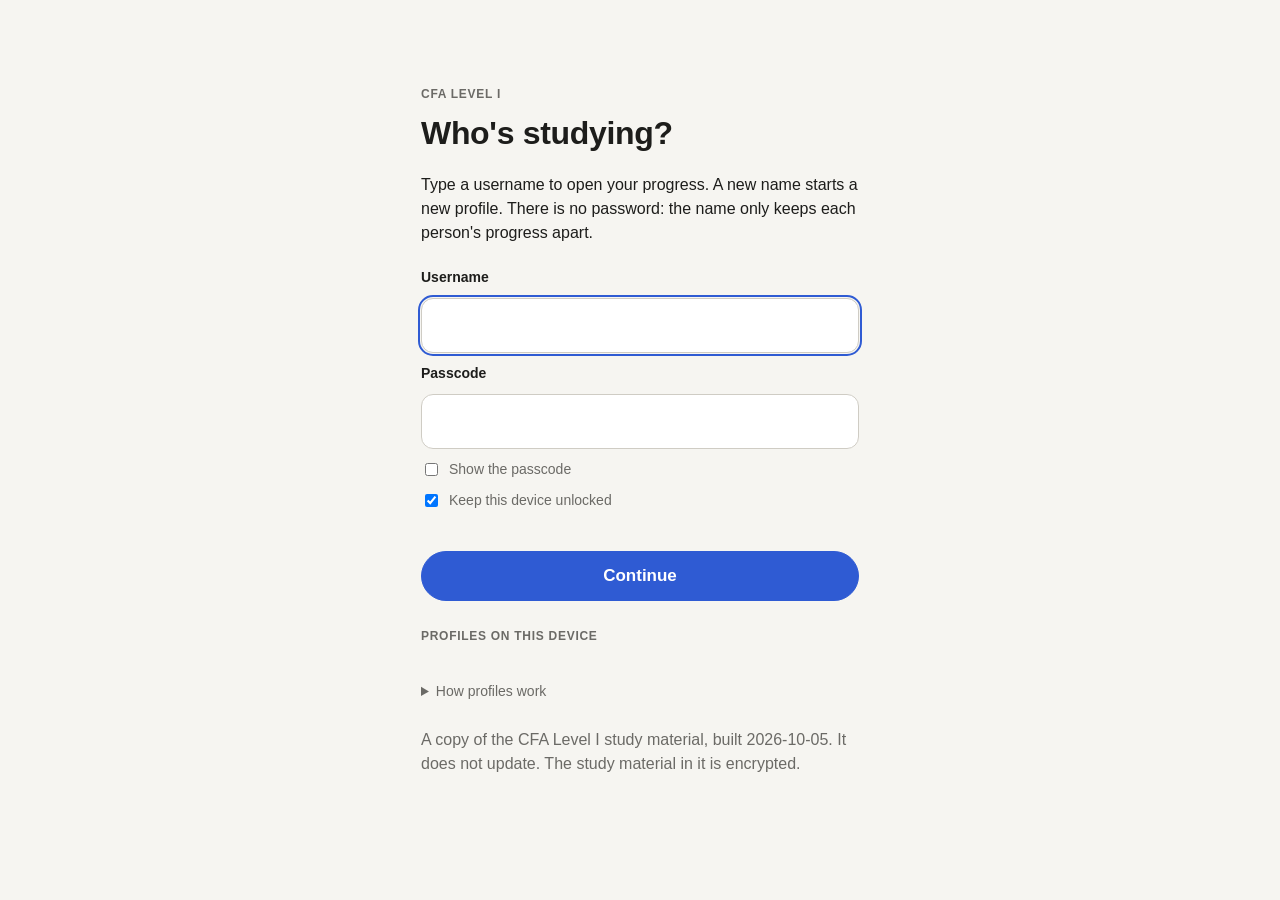
==== commit facf25dd: "Update the study app (2026-10-05)" ====
--- a/app.html
+++ b/app.html
@@ -436,6 +436,7 @@
     <button type="button" class="pop-x" id="pop-x" aria-label="Close">✕</button></div>
   <div class="pop-body" id="pop-body"></div>
 </div>
+<script src="static/ties.js"></script>
 <script src="static/data/study-path.js"></script>
 <script src="static/data/los-cards.js"></script>
 <script src="static/data/guide-narratives.js"></script>
@@ -488,14 +489,17 @@
 // Bare LaTeX (formula data) is rendered straight from data-tex; prose with \( \) / \[ \] by auto-render.
 // data-strict: maths that may not parse; if KaTeX can't parse it, show the source quietly instead of red error text.
 // data-bare: TeX found loose in the prose; if it won't parse either, it goes back to being plain text.
-const tex = (latex, display, strict, bare) => `<span class="tex" data-tex="${esc(latex)}"${display ? " data-display" : ""}${strict ? " data-strict" : ""}${bare ? " data-bare" : ""}></span>`;
+// `plain` is the formula as written, kept when value marks were added to it, so a formula the marks break still shows as before
+const tex = (latex, display, strict, bare, plain) => `<span class="tex" data-tex="${esc(latex)}"${plain ? ` data-plain="${esc(plain)}"` : ""}${display ? " data-display" : ""}${strict ? " data-strict" : ""}${bare ? " data-bare" : ""}></span>`;
 function typeset(el) {
   if (!window.renderMathInElement || !window.katex) return void setTimeout(() => typeset(el), 200);  // KaTeX still loading
   el.querySelectorAll(".tex[data-tex]").forEach((t) => {
     const strict = t.hasAttribute("data-strict");
-    try { katex.render(t.dataset.tex, t, { displayMode: t.hasAttribute("data-display"), throwOnError: strict, strict: "ignore" }); }
-    catch { t.textContent = t.dataset.tex; t.classList.add(t.hasAttribute("data-bare") ? "tex-bare" : "tex-raw"); }
-    t.removeAttribute("data-tex");
+    const opts = { displayMode: t.hasAttribute("data-display"), throwOnError: strict, strict: "ignore", trust: (c) => c.command === "\\htmlClass" }, plain = t.dataset.plain;
+    const raw = (src) => { t.textContent = src; t.classList.add(t.hasAttribute("data-bare") ? "tex-bare" : "tex-raw"); };
+    try { katex.render(t.dataset.tex, t, opts); if (plain && t.querySelector(".katex-error")) throw 0; }
+    catch { if (!plain) raw(t.dataset.tex); else { window.__tieFallbacks = (window.__tieFallbacks || 0) + 1; try { katex.render(plain, t, opts); } catch { raw(plain); } } }
+    t.removeAttribute("data-tex"); t.removeAttribute("data-plain");
   });
   renderMathInElement(el, { throwOnError: false, delimiters: [
     { left: "\\[", right: "\\]", display: true }, { left: "\\(", right: "\\)", display: false }] });
@@ -816,19 +820,23 @@
 const texFix = (latex) => latex.trim().replace(/[\u2010\u2011]/g, "-").replace(/[\u00a0\u202f]/g, " ");
 function rich(s, ctx, inline) {
   const keep = [], display = new Set();
+  // value marks (static/ties.js) for the question being drawn: the Path sets window.__TIE round its calls
+  const TIE = window.__TIE || null, GIVEN = !!window.__TIE_GIVEN;
+  const tied = (latex, disp, strict, bare) => { const w = TIE ? TIE.tex(latex, GIVEN) : latex; return tex(w, disp, strict, bare, w === latex ? null : latex); };
   const ph = (h, disp) => { const c = String.fromCharCode(0xF000 + keep.push(h) - 1); if (disp) display.add(c); return c; };
   let t = repairTeX(s).replace(MATH_RE, (m0, dd, br, pa, env, envName, dol) => {
     if (dol !== undefined && !/[\\_^{}=]/.test(dol) && !/^[A-Za-z]$/.test(dol)) return m0;  // "$5 and $10" is money
     const latex = texFix(dd ?? br ?? pa ?? env ?? dol), disp = !inline && (dd !== undefined || br !== undefined || env !== undefined);
-    return ph(tex(latex, disp, true), disp);
+    return ph(tied(latex, disp, true), disp);
   });
   if (display.size) t = t.replace(new RegExp(`([${[...display].join("")}])[ \\t]*[.,;:](?=\\s|$)`, "g"), "$1");  // no lone "." under a displayed formula
   t = t.replace(/\\(?:begin|end)\{[a-zA-Z*]+\}|\\(?:tag|label)\{[^}]*\}|\\nonumber\b/g, " ")  // environment markers left without a partner
     .replace(BARE_RE, (m0) => {
       const core = m0.replace(/^(?:\s*\\(?:[bB]igg?[lr]?|left|right|middle|quad|qquad|displaystyle|nonumber|notag)(?![a-zA-Z]))+|(?:\s*\\(?:[bB]igg?[lr]?|left|right|middle|quad|qquad|nonumber|notag)(?![a-zA-Z]))+\s*$/g, "");
-      return core.trim() ? ph(tex(texFix(core), false, true, true)) : " ";  // sizing commands whose bracket went missing are dropped
+      return core.trim() ? ph(tied(texFix(core), false, true, true)) : " ";  // sizing commands whose bracket went missing are dropped
     })
     .replace(/\t/g, " ");
+  if (TIE) t = TIE.text(t, GIVEN, (cls, num) => ph(`<mark class="${cls} num">${esc(num)}</mark>`));
   t = esc(linkify(t, ctx, ph));
   t = fmtPlain(t)
     .replace(/\*\*(?=\S)([^*\n]+?)\*\*/g, "<strong>$1</strong>")
@@ -1884,7 +1892,7 @@
       if ($("q").value.trim()) { hits = search($("q").value); drawResults(); }
     }
     live.className = "live";
-    live.innerHTML = "<i></i>Copy from 2026-10-04";
+    live.innerHTML = "<i></i>Copy from 2026-10-05";
   } catch {
     live.className = "live stale"; live.innerHTML = "<i></i>Couldn't load the data";
     if (!DATA) $("content").innerHTML = `<p class="offline">Can't load the Study Map data.</p>`;
--- a/static/path.css
+++ b/static/path.css
@@ -61,6 +61,7 @@
 .tn { flex: none; width: 24px; height: 24px; border-radius: 50%; background: var(--accent-soft); color: var(--accent); display: inline-grid; place-items: center; font-size: 12px; font-weight: 700; }
 .p-los { margin: 4px 0 0 34px; padding: 0; color: var(--muted); font-size: 14px; display: grid; gap: 3px; }
 .p-actions { display: flex; flex-wrap: wrap; gap: 10px; margin-top: 14px; }
+.p-actions .btn { white-space: normal; text-align: center; max-width: 100%; }
 
 /* the questions */
 .p-rh { display: flex; justify-content: space-between; align-items: baseline; gap: 10px; }
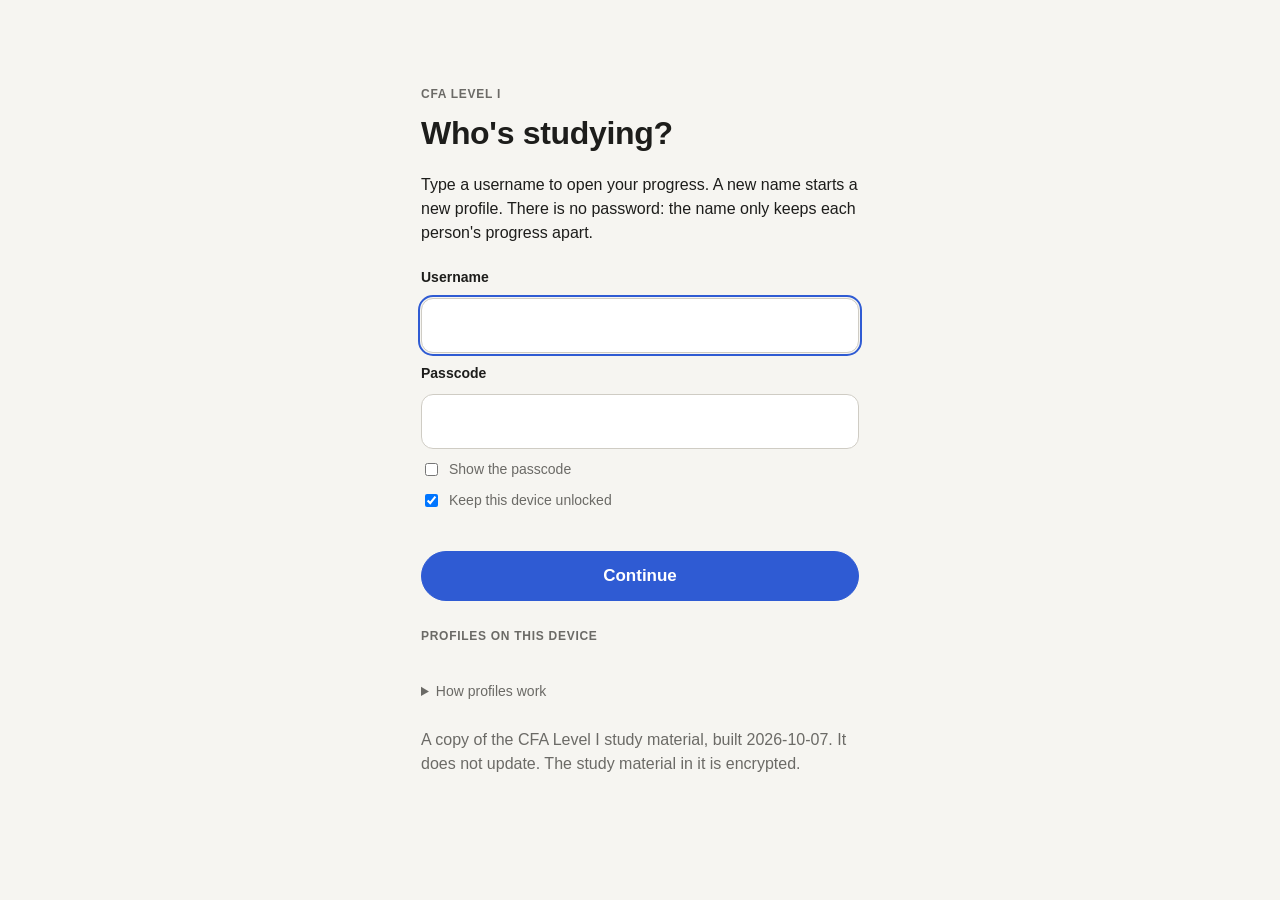
==== commit fc687ef8: "Update the study app (2026-10-07)" ====
--- a/app.html
+++ b/app.html
@@ -161,6 +161,7 @@
   .spoken { font-size: 13px; color: var(--muted); font-style: italic; margin: 0 0 6px; }
   .where { display: grid; grid-template-columns: repeat(auto-fill, minmax(230px, 1fr)); gap: 3px 18px; margin: 4px 0 8px; padding: 0; list-style: none; font-size: 14px; color: var(--muted); }
   .where b { color: var(--ink); font-weight: 400; margin-right: 6px; }
+  .where li { min-width: 0; overflow-wrap: anywhere; }
   .fline { margin: 6px 0 0; font-size: 15px; }
   .fline > b:first-child { font-size: 11px; letter-spacing: .05em; text-transform: uppercase; color: var(--muted); margin-right: 6px; }
   .pitfall { margin-top: 10px; background: var(--warn-soft); border-radius: 10px; padding: 8px 12px; font-size: 15px; }
@@ -181,6 +182,14 @@
   .qa summary::-webkit-details-marker { display: none; }
   .qa .ans { flex: 0 0 auto; font-weight: 700; color: var(--good); background: var(--good-soft); border-radius: 8px; padding: 1px 8px; font-size: 14px; }
   .qa .qt { flex: 1; min-width: 0; font-weight: 600; }
+  .qa .qo { display: grid; gap: 3px; margin-top: 8px; font-weight: 400; }
+  .qa .qo > span { display: block; }
+  .qa .qo b { font-weight: 600; margin-right: 2px; }
+  .qa .ansline { display: flex; flex-wrap: wrap; gap: 6px 12px; align-items: center; }
+  .qa-chk { font-size: 12.5px; font-weight: 600; color: var(--muted); border: 1px solid var(--line); border-radius: 999px; padding: 2px 10px; }
+  .qa-chk.ok { color: var(--good, var(--accent)); border-color: currentColor; }
+  .qa-walk { margin: 4px 0 10px; }
+  .qa-walk ol { margin: 6px 0 0 22px; padding: 0; display: grid; gap: 4px; }
   .qa .body { padding: 0 16px 14px; font-size: 15px; }
   .qa .corr { margin-top: 10px; border-left: 3px solid var(--warn); padding: 4px 12px; background: var(--warn-soft); border-radius: 0 8px 8px 0; }
   .qa .corr b { color: var(--warn); font-size: 11px; letter-spacing: .05em; text-transform: uppercase; }
@@ -271,6 +280,8 @@
   .g-where { display: flex; align-items: center; justify-content: space-between; gap: 8px 12px; flex-wrap: wrap; font-size: 13px; color: var(--muted); margin: 2px 0 8px; }
   .g-read { border: 1px solid var(--line-strong); background: var(--card); color: var(--ink); border-radius: 999px; padding: 4px 12px; min-height: 32px;
             font-size: 13px; font-weight: 600; cursor: pointer; }
+  .g-acts { display: inline-flex; flex-wrap: wrap; gap: 8px 12px; align-items: center; justify-content: flex-end; }
+  .g-los { font-size: 13.5px; font-weight: 600; white-space: nowrap; }
   .g-read.on { background: var(--good-soft); border-color: transparent; color: var(--good); }
   .g-bar { margin-bottom: 14px; }
   .g-secnav { display: flex; gap: 6px; overflow-x: auto; scrollbar-width: none; margin: 16px -16px 0; padding: 2px 16px 6px; -webkit-overflow-scrolling: touch; }
@@ -317,6 +328,8 @@
   .g-fit .row > .lbl { font-size: 11px; font-weight: 700; letter-spacing: .05em; text-transform: uppercase; color: var(--muted); }
   .g-fit .row .chips { margin-top: 0; }
   .g-fit .connect { grid-template-columns: minmax(0, 200px) minmax(0, 1fr); }
+  @media (max-width: 560px) { .g-fit .connect { grid-template-columns: minmax(0, 1fr); } }
+  .connect > * { min-width: 0; overflow-wrap: anywhere; }
   @media (max-width: 560px) { .g-fit .row { grid-template-columns: minmax(0, 1fr); gap: 6px; } }
   .g-subh { font-size: 14px; font-weight: 700; margin: 18px 0 8px; color: var(--ink); }
   .miss li.pit { border-left-color: var(--bad); }
@@ -415,7 +428,7 @@
 <body>
 <header class="site-bar"><div class="site-bar-in">
   <a class="site-brand" href="app.html#path">CFA Level I Study</a>
-  <div class="site-nav" role="navigation" aria-label="Pages"><a href="app.html">Study Map</a><a href="notecards.html">Note cards</a></div>
+  <div class="site-nav" role="navigation" aria-label="Pages"><a href="app.html">Study Map</a><a href="rapid.html">Rapid fire</a><a href="notecards.html">Note cards</a></div>
   <div id="userbar"></div>
 </div></header>
 <header class="top" id="top"><div class="top-in">
@@ -1121,8 +1134,8 @@
   const connects = m.connects.map((c) => { const k = modKeyOf(c.module); const t = k && MODS.get(k.key);
     return `<div class="connect">${t ? `<a class="chip ${t.vol !== v ? "out" : ""}" href="${href(t)}" title="${esc(t.title)}">${esc(t.vol.short)} ${t.n}${t.title ? ": " + esc(clip(t.title, 28)) : ""}</a>`
       : `<span class="chip plain">${esc(c.module)}</span>`}<span>${fmt(c.how)}</span></div>`; }).join("");
-  const guide = m.guide.map((g, i) => `<details class="card qa" id="g${i}"><summary>${g.answer ? `<span class="ans">${esc(g.answer)}</span>` : ""}<span class="qt">${fmt(g.question)}</span></summary>
-      <div class="body">${fmt(g.display || g.explanation)}
+  const guide = m.guide.map((g, i) => `<details class="card qa" id="g${i}"><summary>${g.answer ? `<span class="ans">${esc(g.answer)}</span>` : ""}<span class="qt">${fmt(g.question)}${qaOpts(g)}</span></summary>
+      <div class="body">${qaTag(g) ? `<div class="ansline">${qaTag(g)}</div>` : ""}${qaSteps(g)}${g.checked === undefined ? fmt(g.display || g.explanation) : `<div class="rich">${rich(g.display || g.explanation)}</div>`}
       ${list(g.corrected).length ? `<div class="corr"><b>Corrected on the way</b><ul>${list(g.corrected).map((c) => `<li>${fmt(c)}</li>`).join("")}</ul></div>` : ""}
       </div></details>`).join("");
   const miss = list(mem.misconceptions), asked = list(mem.questions), expl = list(mem.explanations);
@@ -1345,10 +1358,14 @@
     ${exText ? `<details class="example"><summary><b>Example</b></summary><p>${exText}</p></details>` : ""}</div>`;
 }
 
+// a question's options, and whether its answer has been read against the notes (both come with the data when it has them)
+const qaOpts = (g) => (g && g.options ? `<span class="qo">${["A", "B", "C"].filter((l) => g.options[l]).map((l) => `<span><b>${l}.</b> ${rich(g.options[l], null, true)}</span>`).join("")}</span>` : "");
+const qaTag = (g) => (g.checked === true ? `<span class="qa-chk ok">✓ Checked against the notes</span>` : g.checked === false ? `<span class="qa-chk">Not checked against the notes yet</span>` : "");
+const qaSteps = (g) => (arr(g.steps).length ? `<div class="qa-walk"><b>Walkthrough</b><ol>${arr(g.steps).map((x) => `<li>${rich(x, null, true)}</li>`).join("")}</ol></div>` : "");
 function qaBody(g, m) {
   const corr = arr(g.corrected).filter((c) => typeof c === "string" && c.trim() && !/^I (cannot|can't|am unable)/i.test(c.trim()));
   const ctx = linkCtx(m);
-  return `${g.answer ? `<div class="ansline"><span class="ans">Answer: ${esc(g.answer)}</span></div>` : ""}
+  return `${g.answer || qaTag(g) ? `<div class="ansline">${g.answer ? `<span class="ans">Answer: ${esc(g.answer)}</span>` : ""}${qaTag(g)}</div>` : ""}${qaSteps(g)}
     <div class="rich">${rich(g.display || g.explanation, ctx)}</div>
     ${corr.length ? `<div class="corr"><b>Corrected on the way</b><ul>${corr.map((c) => `<li>${rich(c, null, true)}</li>`).join("")}</ul></div>` : ""}
     `;
@@ -1457,8 +1474,8 @@
       ${!narPits.length && !miss.length && !pits.length ? `<div class="empty-note">Nothing recorded for this module yet.</div>` : ""}</section>
 
     <section class="sec" ${sec("qa", "Q&amp;A", n.q)}><h3>Questions &amp; answers <span class="count">${n.q}</span></h3>
-      ${m.guide.length ? `<p class="muted small" style="margin:-4px 0 10px">Try each one yourself, then open it to see the answer. Only the item-set ones have been checked against the notes; treat the curriculum as the final word on the rest.</p>
-        <div class="stack">${m.guide.map((g, i) => `<details class="card qa g-qa anchor" id="gq${i}"><summary><span class="qn">Q${i + 1}</span><span class="qt">${rich(g.question, null, true)}</span><span class="reveal">Answer</span></summary>
+      ${m.guide.length ? `<p class="muted small" style="margin:-4px 0 10px">Try each one yourself, then open it to see the answer. Each answer says whether it has been checked against the notes; treat the curriculum as the final word on the ones that have not. The questions of the case studies are on the Case studies page, with their cases.</p>
+        <div class="stack">${m.guide.map((g, i) => `<details class="card qa g-qa anchor" id="gq${i}"><summary><span class="qn">Q${i + 1}</span><span class="qt">${rich(g.question, null, true)}${qaOpts(g)}</span><span class="reveal">Answer</span></summary>
           <div class="body" data-fill="${esc(m.key)}|${i}"></div></details>`).join("")}</div>`
         : `<div class="empty-note">No questions and answers for this module.</div>`}
       
@@ -1477,7 +1494,7 @@
   return `<div class="guide">
     <div class="crumbs"><a href="#guide">Guide</a> › <a href="#guide&amp;vol=${v.id}">${esc(v.name)}</a> › Module ${m.n}</div>
     <div class="g-where"><span>Module ${m.n} of ${v.keys.length} in ${esc(v.short)} · ${pos + 1} of ${ORDER.length} in the book</span>
-      <button type="button" class="g-read ${read ? "on" : ""}" id="g-read" aria-pressed="${read}">${read ? "✓ Read" : "Mark as read"}</button></div>
+      <span class="g-acts">${window.LosView && LosView.has(m.key) ? `<a class="g-los" href="#los&amp;lm=${encodeURIComponent(m.key)}">Outcomes and note cards</a>` : ""}<button type="button" class="g-read ${read ? "on" : ""}" id="g-read" aria-pressed="${read}">${read ? "✓ Read" : "Mark as read"}</button></span></div>
     <div class="progress thin g-bar" title="Where this module sits in the book"><i style="width:${Math.round(100 * (pos + 1) / ORDER.length)}%"></i></div>
     <div id="g-banner"></div>
     <h2>${esc(m.title || m.key)}</h2>
@@ -1759,7 +1776,7 @@
     (nextBtn.hidden ? resetBtn : nextBtn).focus({ preventScroll: true });
   }
 });
-// Duel answers are rendered when opened (toggle doesn't bubble, so listen while it travels down).
+// An answer is rendered when its question is opened (toggle doesn't bubble, so listen while it travels down).
 $("content").addEventListener("toggle", (e) => {
   const d = e.target;
   if (!(d instanceof HTMLDetailsElement) || !d.open) return;
@@ -1892,7 +1909,7 @@
       if ($("q").value.trim()) { hits = search($("q").value); drawResults(); }
     }
     live.className = "live";
-    live.innerHTML = "<i></i>Copy from 2026-10-05";
+    live.innerHTML = "<i></i>Copy from 2026-10-07";
   } catch {
     live.className = "live stale"; live.innerHTML = "<i></i>Couldn't load the data";
     if (!DATA) $("content").innerHTML = `<p class="offline">Can't load the Study Map data.</p>`;
--- a/static/path.css
+++ b/static/path.css
@@ -24,6 +24,18 @@
 .p-pace { margin-top: 14px; display: flex; flex-wrap: wrap; gap: 8px 16px; align-items: center; }
 .p-pace input[type=date] { font: inherit; padding: 6px 10px; border: 1px solid var(--line-strong); border-radius: 10px; background: var(--card); color: var(--ink); margin-left: 6px; }
 .p-pace-l { flex: 1 1 260px; }
+.p-weak { margin-top: 14px; }
+.p-weak-h { display: flex; flex-wrap: wrap; gap: 8px 12px; align-items: center; justify-content: space-between; }
+.p-weak-h h3 { margin: 0; }
+.p-weak > .muted.small { margin: 6px 0 0; }
+.p-weak-l { list-style: none; margin: 12px 0 0; padding: 0; display: grid; gap: 8px; }
+.p-weak-l li { display: grid; grid-template-columns: minmax(0, 1fr) auto; gap: 8px 14px; align-items: start; padding: 12px 14px; border: 1px solid var(--line); border-radius: 12px; }
+.p-weak-l .pw-t { display: grid; gap: 2px; min-width: 0; }
+.p-weak-l .pw-t b { font-weight: 600; display: -webkit-box; -webkit-box-orient: vertical; -webkit-line-clamp: 3; line-clamp: 3; overflow: hidden; }
+.p-weak-l .pw-s { display: grid; justify-items: end; white-space: nowrap; }
+.p-weak-l .pw-pct { font-weight: 700; font-size: 18px; font-variant-numeric: tabular-nums; }
+.p-weak-l .pw-a { grid-column: 1 / -1; display: flex; flex-wrap: wrap; gap: 6px; }
+.p-weak > .btn { margin-top: 10px; }
 .p-phase { margin-top: 26px; }
 .p-phase-h { display: flex; justify-content: space-between; align-items: baseline; gap: 10px; }
 .p-phase p { margin: 4px 0 10px; max-width: 700px; }
@@ -87,6 +99,8 @@
 .p-opt.wrong { border-color: var(--bad); background: var(--bad-soft); }
 .p-opt.wrong .ol { background: var(--bad); color: #fff; }
 .p-expl { margin-top: 12px; padding: 12px 14px; background: var(--sunk); border-radius: 12px; font-size: 15px; }
+.p-walk { margin: 8px 0 10px; padding: 10px 14px; border: 1px solid var(--line); border-radius: 12px; background: var(--card); font-size: 15px; }
+.p-walk ol { margin: 6px 0 0; padding-left: 22px; } .p-walk li { margin: 0 0 6px; } .p-walk li:last-child { margin: 0; }
 .p-verdict { font-weight: 700; margin-bottom: 4px; }
 .p-q.ok .p-verdict { color: var(--good); }
 .p-q.bad .p-verdict { color: var(--bad); }
@@ -164,6 +178,14 @@
 .los-qs { display: grid; grid-template-columns: minmax(0, 1fr); gap: 6px; }
 .los-q { display: grid; grid-template-columns: 64px minmax(0, 1fr) 22px; gap: 10px; align-items: center; padding: 8px 12px; border: 1px solid var(--line); border-radius: 10px; text-decoration: none; color: var(--ink); font-size: 14px; }
 .los-q:hover { border-color: var(--accent); }
+.los-qd > summary { list-style: none; cursor: pointer; }
+.los-qd > summary::-webkit-details-marker { display: none; }
+.los-qd[open] > summary { border-color: var(--accent); }
+.los-qbody { padding: 12px 2px 6px; }
+.los-qbody .p-stem { font-size: 16px; }
+.los-vig { margin: 0 0 10px; padding: 8px 12px; border: 1px solid var(--line); border-radius: 10px; font-size: 15px; }
+.los-vig summary { cursor: pointer; font-weight: 600; }
+.los-qfoot { margin-top: 10px; font-size: 13.5px; }
 .lq-r { font-size: 12px; font-weight: 700; color: var(--muted); }
 .lq-s.ok { color: var(--good); font-weight: 700; }
 .lq-s.bad { color: var(--bad); font-weight: 700; }
